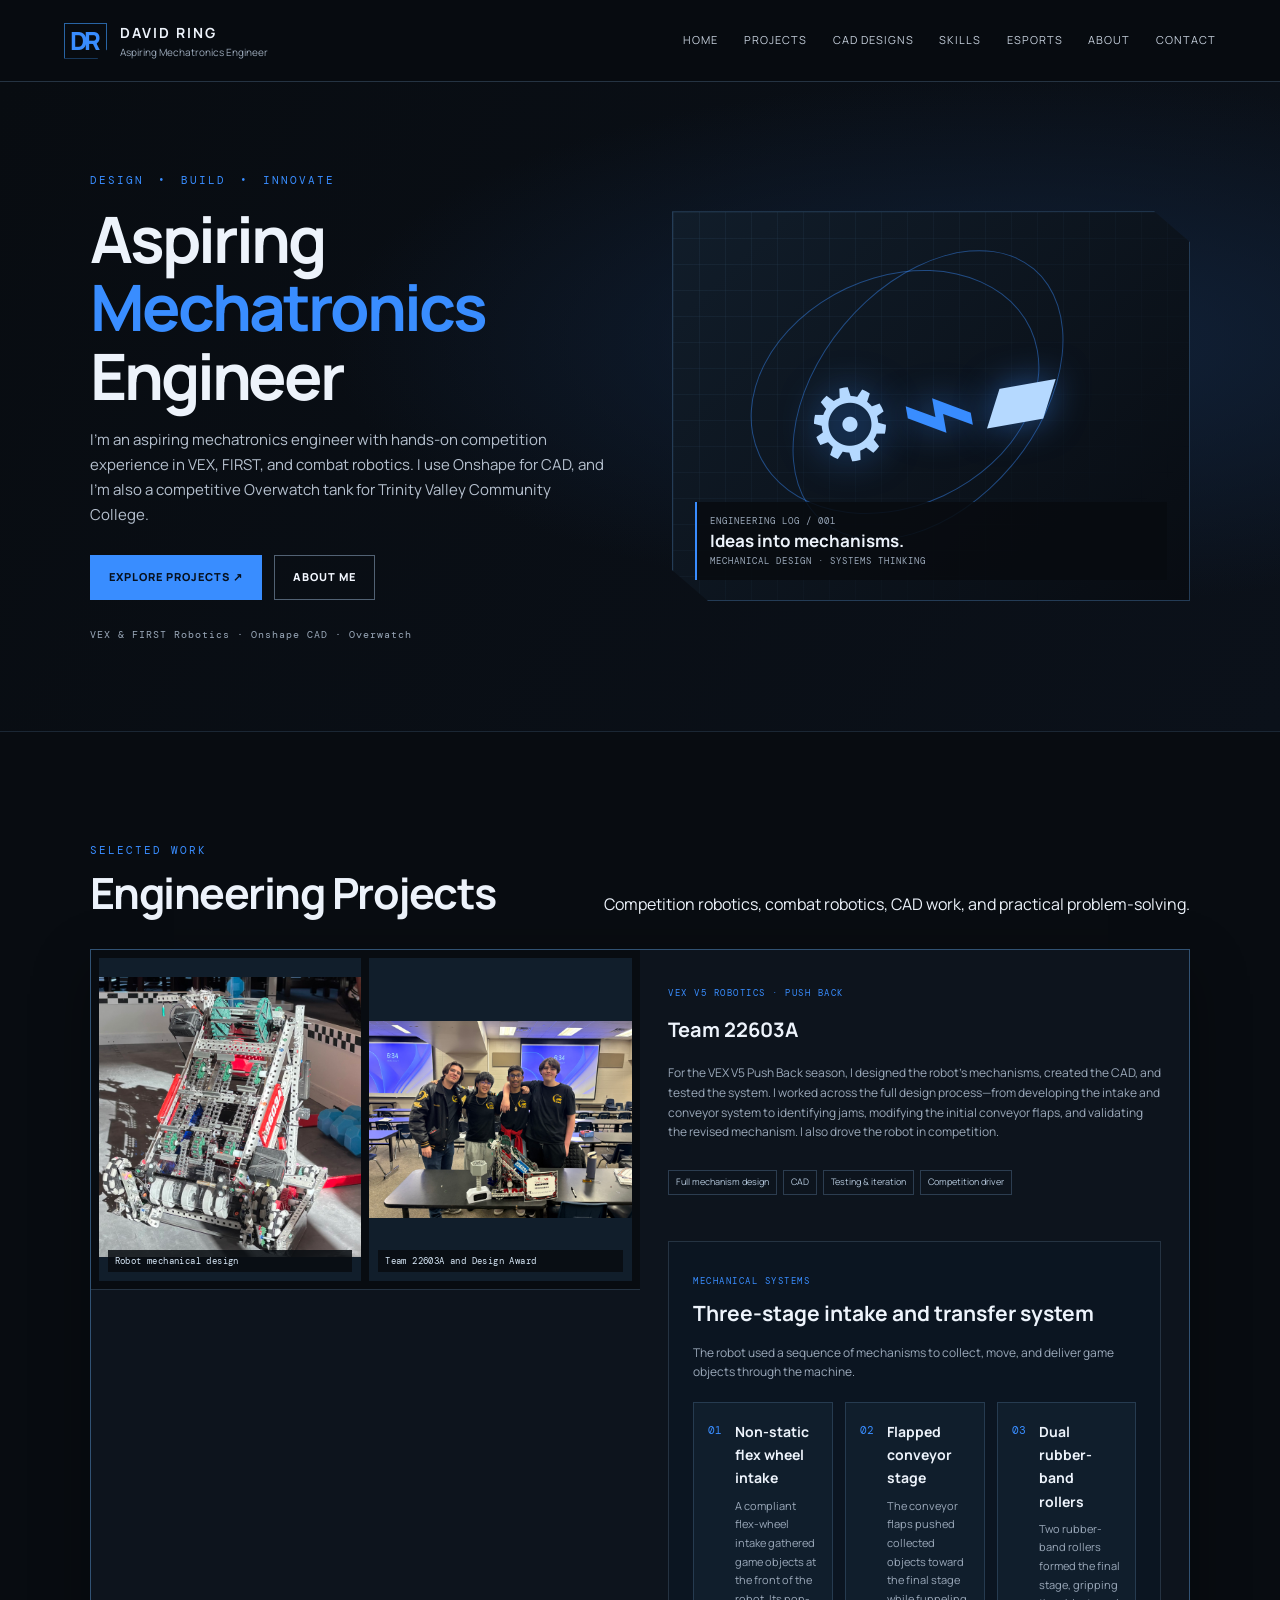
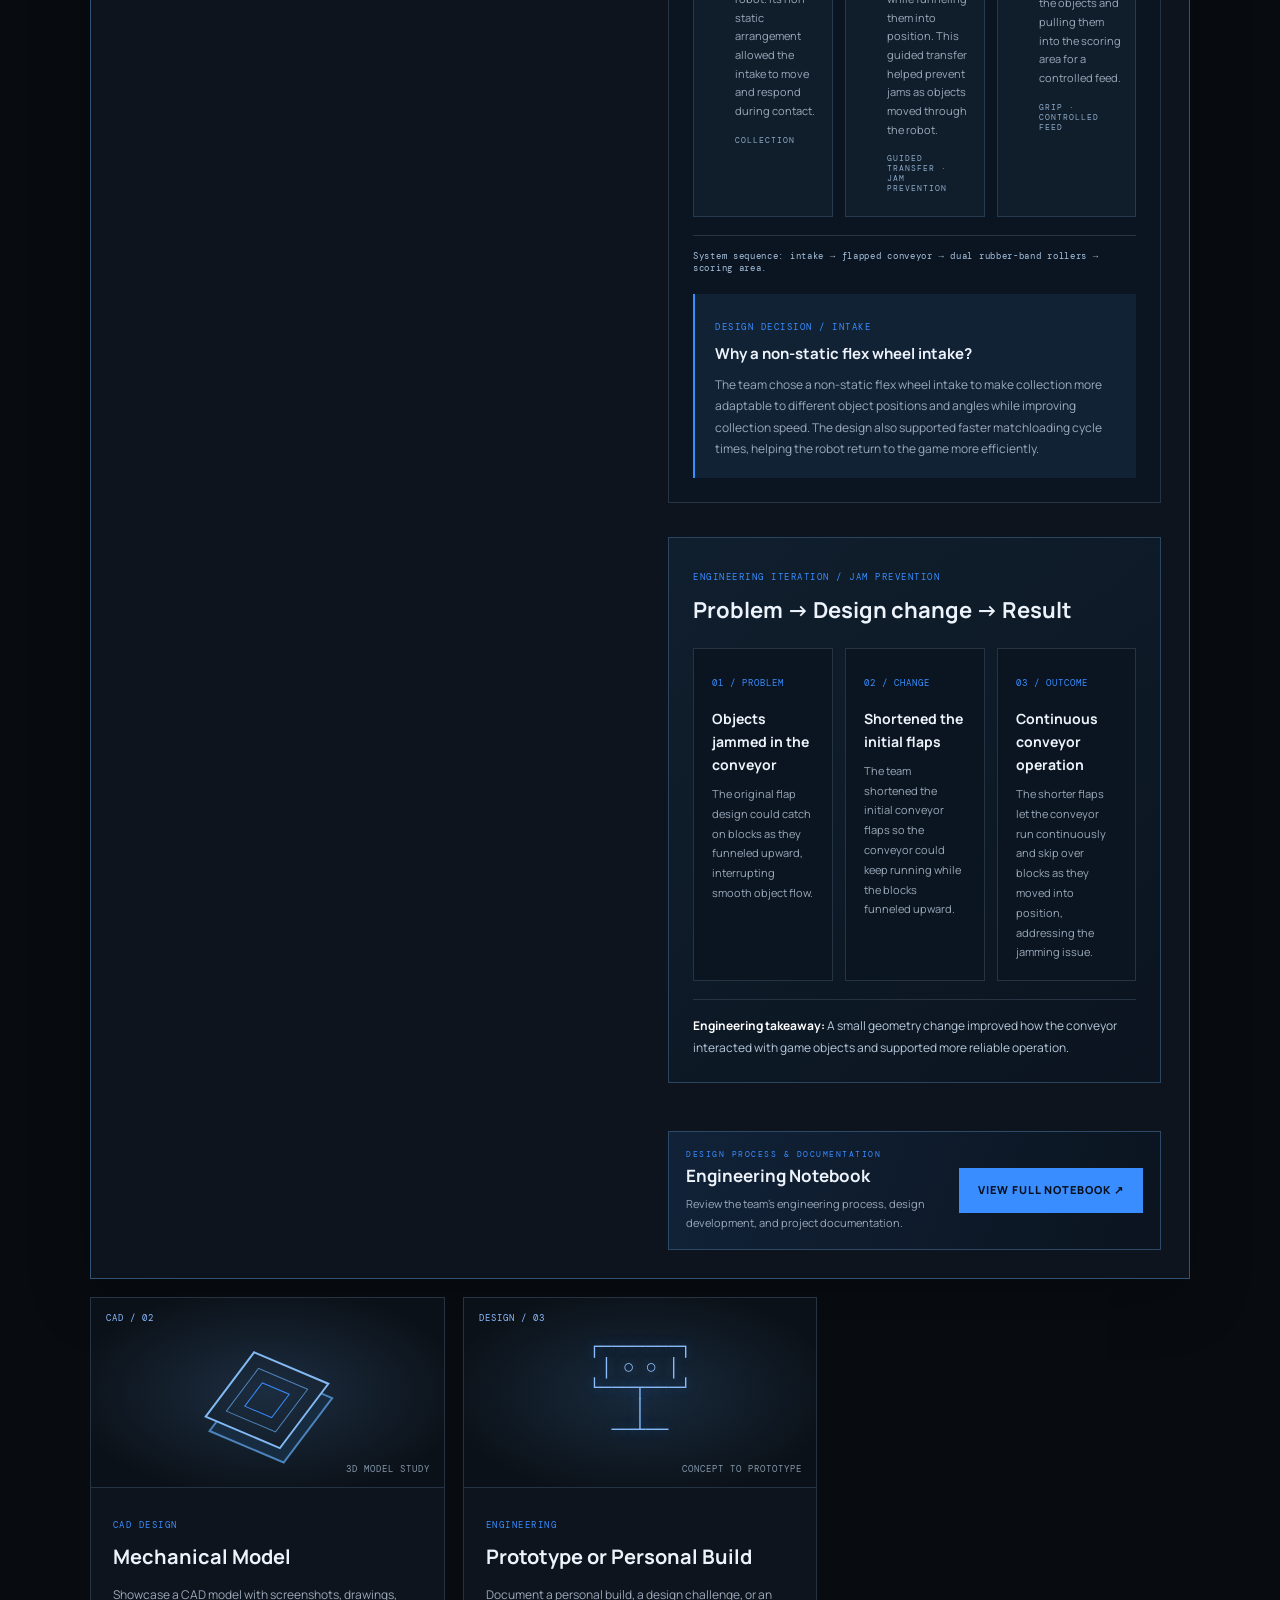
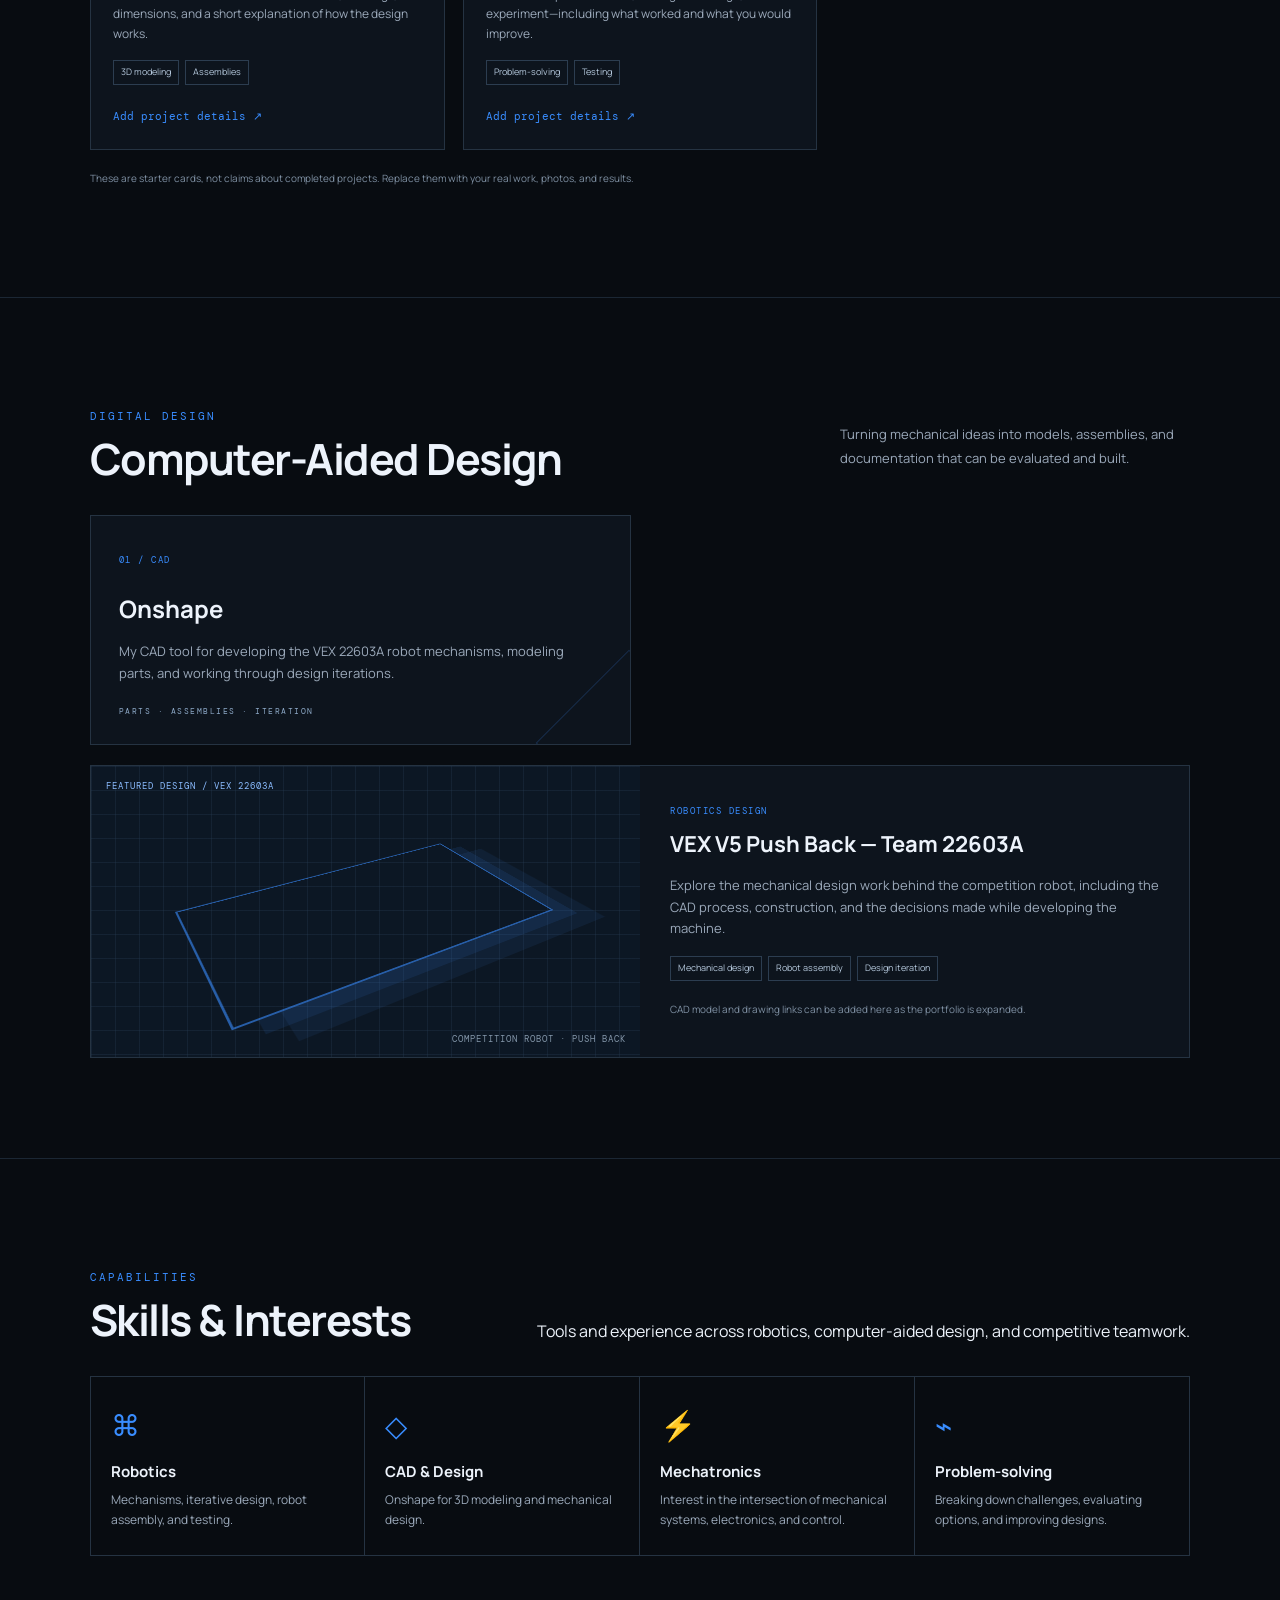
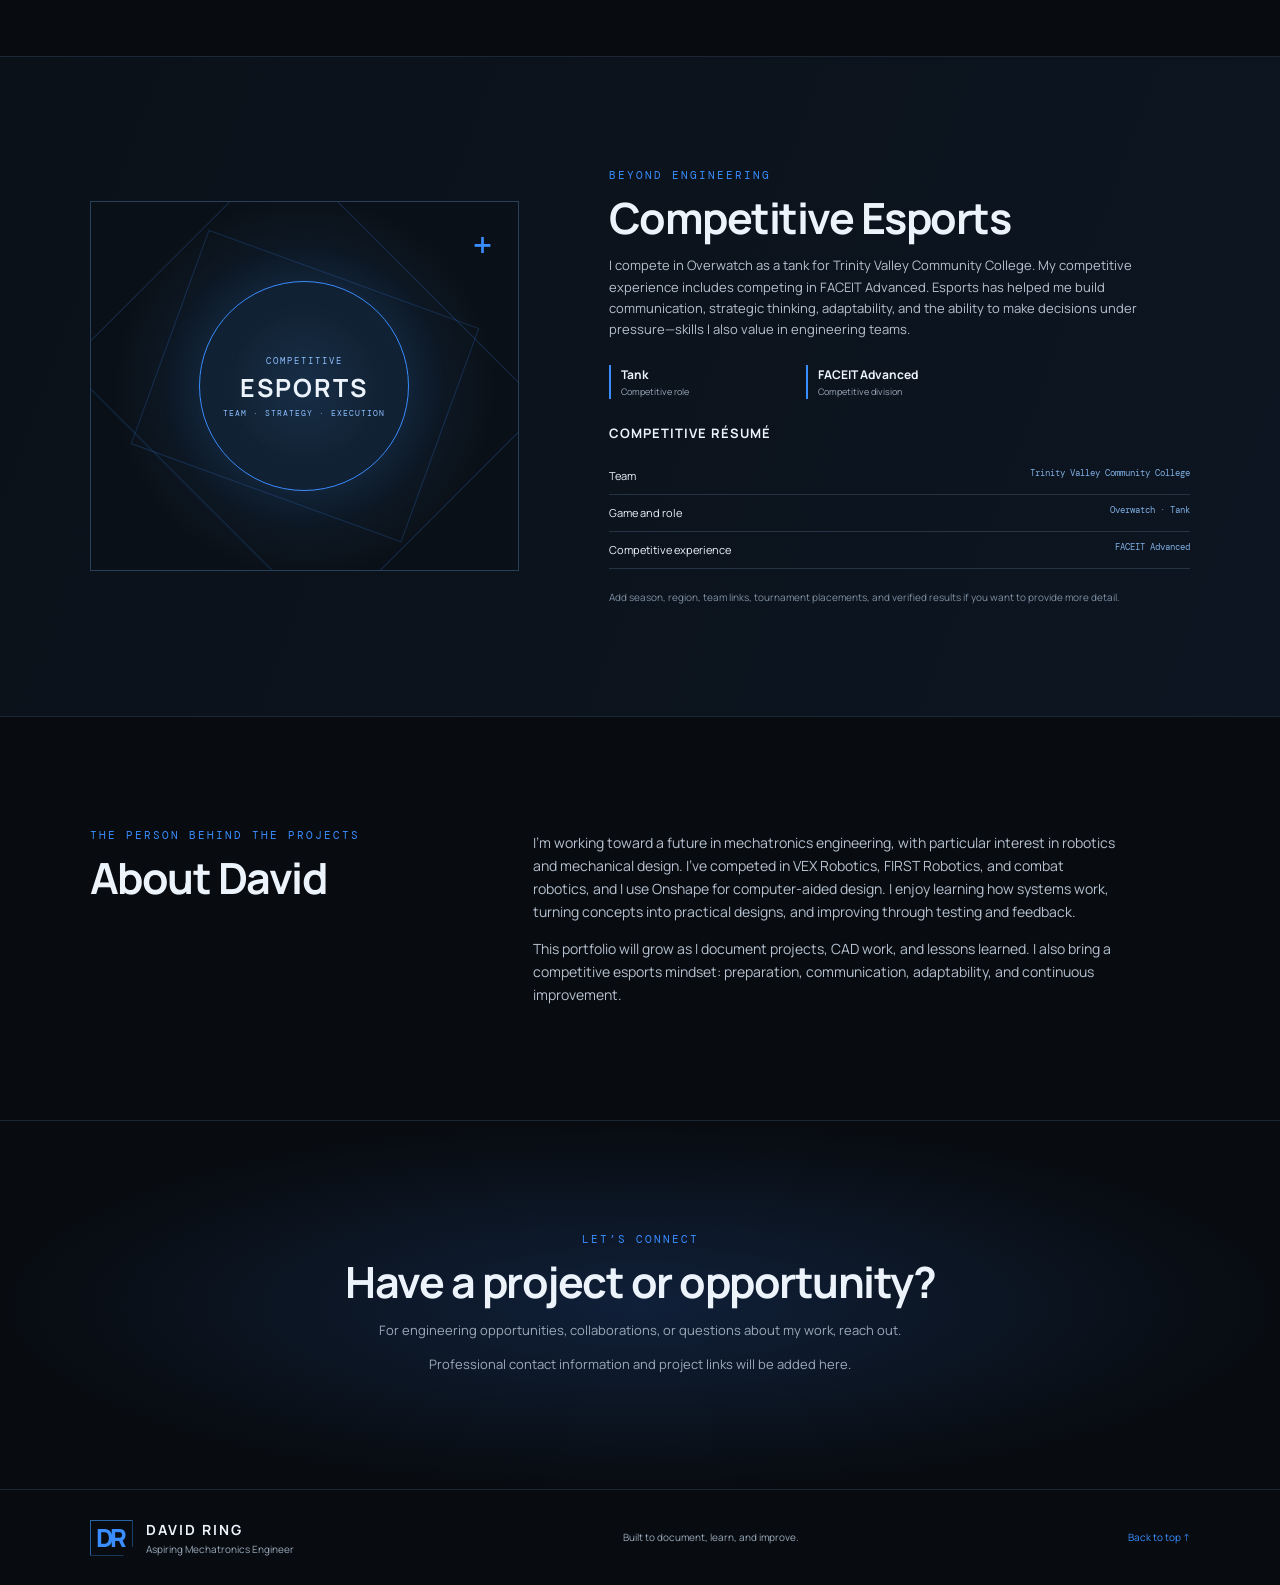
==== index.html @ 2dc7211d "Clarify Onshape as CAD software used" ====
<!DOCTYPE html>
<html lang="en">
<head>
  <meta charset="UTF-8" />
  <meta name="viewport" content="width=device-width, initial-scale=1.0" />
  <meta name="description" content="David Ring's engineering portfolio: robotics, CAD design, and competitive esports." />
  <title>David Ring | Engineering Portfolio</title>
  <link rel="stylesheet" href="styles.css" />
</head>
<body>
  <header class="site-header">
    <a class="brand" href="#home" aria-label="David Ring home"><span class="brand-mark">DR</span><span><strong>DAVID RING</strong><small>Aspiring Mechatronics Engineer</small></span></a>
    <button class="menu-toggle" aria-label="Toggle navigation" aria-expanded="false">☰</button>
    <nav id="nav">
      <a href="#home">Home</a><a href="#projects">Projects</a><a href="#cad">CAD Designs</a>
      <a href="#skills">Skills</a><a href="#esports">Esports</a><a href="#about">About</a><a href="#contact">Contact</a>
    </nav>
  </header>

  <main>
    <section class="hero section" id="home">
      <div class="hero-copy">
        <p class="eyebrow">DESIGN <span>•</span> BUILD <span>•</span> INNOVATE</p>
        <h1>Aspiring <span>Mechatronics</span> Engineer</h1>
        <p class="lead">I’m an aspiring mechatronics engineer with hands-on competition experience in VEX, FIRST, and combat robotics. I use Onshape for CAD, and I’m also a competitive Overwatch tank for Trinity Valley Community College.</p>
        <div class="actions"><a class="button primary" href="#projects">Explore projects ↗</a><a class="button" href="#about">About me</a></div>
        <p class="hero-note">VEX & FIRST Robotics · Onshape CAD · Overwatch</p>
      </div>
      <div class="hero-art" aria-label="Decorative technical blueprint illustration">
        <div class="blueprint-grid"></div>
        <div class="orbit orbit-one"></div><div class="orbit orbit-two"></div>
        <div class="robot-icon"><span>⚙</span><span>⌁</span><span>▰</span></div>
        <div class="art-label"><small>ENGINEERING LOG / 001</small><strong>Ideas into mechanisms.</strong><span>MECHANICAL DESIGN · SYSTEMS THINKING</span></div>
      </div>
    </section>

    <section class="section" id="projects">
      <div class="section-heading"><div><p class="eyebrow">SELECTED WORK</p><h2>Engineering Projects</h2></div>Competition robotics, combat robotics, CAD work, and practical problem-solving.</div>
      <div class="project-grid">
        <article class="project-card featured">
          <div class="project-photo-grid">
            <figure><img src="images/vex-push-back-robot.jpeg" alt="Close-up of VEX V5 Push Back robot 22603A showing its mechanical construction" loading="lazy"><figcaption>Robot mechanical design</figcaption></figure>
            <figure><img src="images/vex-push-back-team.jpeg" alt="VEX team 22603A with its Push Back robot and Design Award" loading="lazy"><figcaption>Team 22603A and Design Award</figcaption></figure>
          </div>
          <div class="project-body"><p class="card-kicker">VEX V5 ROBOTICS · PUSH BACK</p><h3>Team 22603A</h3><p>For the VEX V5 Push Back season, I designed the robot's mechanisms, created the CAD, and tested the system. I worked across the full design process—from developing the intake and conveyor system to identifying jams, modifying the initial conveyor flaps, and validating the revised mechanism. I also drove the robot in competition.</p><div class="tags"><span>Full mechanism design</span><span>CAD</span><span>Testing & iteration</span><span>Competition driver</span></div>
        <div class="mechanism-breakdown">
          <div class="mechanism-heading"><p class="card-kicker">MECHANICAL SYSTEMS</p><h4>Three-stage intake and transfer system</h4><p>The robot used a sequence of mechanisms to collect, move, and deliver game objects through the machine.</p></div>
          <div class="mechanism-stages">
            <article class="mechanism-stage"><span class="stage-number">01</span><div><h5>Non-static flex wheel intake</h5><p>A compliant flex-wheel intake gathered game objects at the front of the robot. Its non-static arrangement allowed the intake to move and respond during contact.</p><span class="stage-function">COLLECTION</span></div></article>
            <article class="mechanism-stage"><span class="stage-number">02</span><div><h5>Flapped conveyor stage</h5><p>The conveyor flaps pushed collected objects toward the final stage while funneling them into position. This guided transfer helped prevent jams as objects moved through the robot.</p><span class="stage-function">GUIDED TRANSFER · JAM PREVENTION</span></div></article>
            <article class="mechanism-stage"><span class="stage-number">03</span><div><h5>Dual rubber-band rollers</h5><p>Two rubber-band rollers formed the final stage, gripping the objects and pulling them into the scoring area for a controlled feed.</p><span class="stage-function">GRIP · CONTROLLED FEED</span></div></article>
          </div>
          <p class="mechanism-note">System sequence: intake → flapped conveyor → dual rubber-band rollers → scoring area.</p>
          <div class="design-rationale"><p class="card-kicker">DESIGN DECISION / INTAKE</p><h5>Why a non-static flex wheel intake?</h5><p>The team chose a non-static flex wheel intake to make collection more adaptable to different object positions and angles while improving collection speed. The design also supported faster matchloading cycle times, helping the robot return to the game more efficiently.</p></div>
        </div>
<div class="iteration-case-study">
          <p class="card-kicker">ENGINEERING ITERATION / JAM PREVENTION</p>
          <h4>Problem → Design change → Result</h4>
          <div class="iteration-grid">
            <article><span class="iteration-label">01 / PROBLEM</span><h5>Objects jammed in the conveyor</h5><p>The original flap design could catch on blocks as they funneled upward, interrupting smooth object flow.</p></article>
            <article><span class="iteration-label">02 / CHANGE</span><h5>Shortened the initial flaps</h5><p>The team shortened the initial conveyor flaps so the conveyor could keep running while the blocks funneled upward.</p></article>
            <article><span class="iteration-label">03 / OUTCOME</span><h5>Continuous conveyor operation</h5><p>The shorter flaps let the conveyor run continuously and skip over blocks as they moved into position, addressing the jamming issue.</p></article>
          </div>
          <p class="iteration-takeaway"><strong>Engineering takeaway:</strong> A small geometry change improved how the conveyor interacted with game objects and supported more reliable operation.</p>
        </div>
        <div class="notebook-callout"><div><p class="card-kicker">DESIGN PROCESS & DOCUMENTATION</p><h4>Engineering Notebook</h4><p>Review the team's engineering process, design development, and project documentation.</p></div><a class="button primary" href="22603A%20-%20Engineering%20Notebook%20%281%29.pdf" target="_blank" rel="noopener">View full notebook ↗</a></div></div>
        </article>
        <article class="project-card">
          <div class="project-visual cad-visual"><span class="visual-tag">CAD / 02</span><div class="cad-cube"><span></span></div><span class="visual-caption">3D MODEL STUDY</span></div>
          <div class="project-body"><p class="card-kicker">CAD DESIGN</p><h3>Mechanical Model</h3><p>Showcase a CAD model with screenshots, drawings, dimensions, and a short explanation of how the design works.</p><div class="tags"><span>3D modeling</span><span>Assemblies</span></div><button class="text-button project-details" data-project="cad">Add project details ↗</button></div>
        </article>
        <article class="project-card">
          <div class="project-visual prototype-visual"><span class="visual-tag">DESIGN / 03</span><div class="schematic"><span>┌───────┐</span><span>│  ○  ○ │</span><span>└───┬───┘</span><span>    │</span><span>  ──┴──</span></div><span class="visual-caption">CONCEPT TO PROTOTYPE</span></div>
          <div class="project-body"><p class="card-kicker">ENGINEERING</p><h3>Prototype or Personal Build</h3><p>Document a personal build, a design challenge, or an experiment—including what worked and what you would improve.</p><div class="tags"><span>Problem-solving</span><span>Testing</span></div><button class="text-button project-details" data-project="prototype">Add project details ↗</button></div>
        </article>
      </div>
      <p class="note">These are starter cards, not claims about completed projects. Replace them with your real work, photos, and results.</p>
    </section>

    <section class="section" id="cad">
      <div class="section-heading"><div><p class="eyebrow">DIGITAL DESIGN</p><h2>Computer-Aided Design</h2></div><p>Turning mechanical ideas into models, assemblies, and documentation that can be evaluated and built.</p></div>
      <div class="cad-software-grid">
        <article class="cad-software-card"><span class="software-index">01 / CAD</span><h3>Onshape</h3><p>My CAD tool for developing the VEX 22603A robot mechanisms, modeling parts, and working through design iterations.</p><span class="software-focus">PARTS · ASSEMBLIES · ITERATION</span></article>
      </div>
      <div class="cad-feature">
        <div class="cad-feature-art"><span class="visual-tag">FEATURED DESIGN / VEX 22603A</span><div class="cad-feature-lines"></div><span class="visual-caption">COMPETITION ROBOT · PUSH BACK</span></div>
        <div class="cad-feature-copy"><p class="card-kicker">ROBOTICS DESIGN</p><h3>VEX V5 Push Back — Team 22603A</h3><p>Explore the mechanical design work behind the competition robot, including the CAD process, construction, and the decisions made while developing the machine.</p><div class="tags"><span>Mechanical design</span><span>Robot assembly</span><span>Design iteration</span></div><p class="note">CAD model and drawing links can be added here as the portfolio is expanded.</p></div>
      </div>
    </section>

    <section class="section" id="skills">
      <div class="section-heading"><div><p class="eyebrow">CAPABILITIES</p><h2>Skills & Interests</h2></div>Tools and experience across robotics, computer-aided design, and competitive teamwork.</div>
      <div class="skill-grid">
        <article><span class="skill-icon">⌘</span><h3>Robotics</h3><p>Mechanisms, iterative design, robot assembly, and testing.</p></article>
        <article><span class="skill-icon">◇</span><h3>CAD & Design</h3><p>Onshape for 3D modeling and mechanical design.</p></article>
        <article><span class="skill-icon">⚡</span><h3>Mechatronics</h3><p>Interest in the intersection of mechanical systems, electronics, and control.</p></article>
        <article><span class="skill-icon">⌁</span><h3>Problem-solving</h3><p>Breaking down challenges, evaluating options, and improving designs.</p></article>
      </div>
    </section>

    <section class="section esports-section" id="esports">
      <div class="esports-art"><div class="crosshair">+</div><div class="rank-ring"><span>COMPETITIVE</span><strong>ESPORTS</strong><small>TEAM · STRATEGY · EXECUTION</small></div></div>
      <div class="esports-copy"><p class="eyebrow">BEYOND ENGINEERING</p><h2>Competitive Esports</h2><p class="section-copy">I compete in Overwatch as a tank for Trinity Valley Community College. My competitive experience includes competing in FACEIT Advanced. Esports has helped me build communication, strategic thinking, adaptability, and the ability to make decisions under pressure—skills I also value in engineering teams.</p>
        <div class="esports-stats"><div><strong>Tank</strong><span>Competitive role</span></div><div><strong>FACEIT Advanced</strong><span>Competitive division</span></div></div>
        <h3 class="small-heading">Competitive résumé</h3><ul class="resume-list"><li>Team <span>Trinity Valley Community College</span></li><li>Game and role <span>Overwatch · Tank</span></li><li>Competitive experience <span>FACEIT Advanced</span></li></ul>
        <p class="note">Add season, region, team links, tournament placements, and verified results if you want to provide more detail.</p>
      </div>
    </section>

    <section class="section about-section" id="about">
      <div><p class="eyebrow">THE PERSON BEHIND THE PROJECTS</p><h2>About David</h2></div>
      <div><p class="section-copy">I’m working toward a future in mechatronics engineering, with particular interest in robotics and mechanical design. I’ve competed in VEX Robotics, FIRST Robotics, and combat robotics, and I use Onshape for computer-aided design. I enjoy learning how systems work, turning concepts into practical designs, and improving through testing and feedback.</p><p class="section-copy">This portfolio will grow as I document projects, CAD work, and lessons learned. I also bring a competitive esports mindset: preparation, communication, adaptability, and continuous improvement.</p></div>
    </section>

    <section class="section contact-section" id="contact">
      <p class="eyebrow">LET’S CONNECT</p><h2>Have a project or opportunity?</h2><p>For engineering opportunities, collaborations, or questions about my work, reach out.</p>
      <p class="contact-note">Professional contact information and project links will be added here.</p>
    </section>
  </main>
  <footer><a class="brand footer-brand" href="#home"><span class="brand-mark">DR</span><span><strong>DAVID RING</strong><small>Aspiring Mechatronics Engineer</small></span></a><span>Built to document, learn, and improve.</span><a href="#home">Back to top ↑</a></footer>

  <dialog id="project-dialog"><form method="dialog"><button class="dialog-close" aria-label="Close">×</button><p class="eyebrow">PROJECT TEMPLATE</p><h2 id="dialog-title">Project details</h2><p id="dialog-copy">Use this checklist to turn the card into a complete case study.</p><ul><li>Problem or goal</li><li>Your contribution and design process</li><li>Tools, components, and engineering concepts</li><li>Photos, CAD renders, or a short video</li><li>Testing, results, and next improvements</li></ul><button class="button primary">Got it</button></form></dialog>
  <script src="script.js"></script>
</body>
</html>
---- styles.css ----
@import url('https://fonts.googleapis.com/css2?family=DM+Mono:wght@400;500&family=Manrope:wght@400;500;600;700;800&display=swap');
:root{--bg:#080c11;--panel:#0d141d;--panel2:#111c29;--text:#edf3fb;--muted:#9ba9ba;--blue:#398dff;--line:#253342;--mono:'DM Mono',monospace;--sans:'Manrope',Arial,sans-serif}
*{box-sizing:border-box}html{scroll-behavior:smooth;scroll-padding-top:95px}body{margin:0;background:var(--bg);color:var(--text);font-family:var(--sans);line-height:1.65}a{color:inherit;text-decoration:none}.site-header{height:82px;position:sticky;top:0;z-index:10;display:flex;align-items:center;justify-content:space-between;padding:0 5vw;background:#080c11ed;border-bottom:1px solid var(--line);backdrop-filter:blur(16px)}.brand{display:flex;gap:13px;align-items:center}.brand-mark{font-size:25px;font-weight:800;letter-spacing:-4px;color:var(--blue);border:1px solid #2864a4;padding:2px 9px 2px 5px;line-height:1.2;clip-path:polygon(0 0,100% 0,100% 75%,78% 100%,0 100%)}.brand strong,.brand small{display:block}.brand strong{letter-spacing:2px;font-size:14px}.brand small{color:var(--muted);font-size:10px}.site-header nav{display:flex;gap:clamp(12px,2vw,29px)}.site-header nav a{font-size:11px;text-transform:uppercase;letter-spacing:1px;color:#c4cedb}.site-header nav a:hover,.site-header nav a:focus{color:var(--blue)}.menu-toggle{display:none;background:none;color:white;border:1px solid var(--line);padding:7px 10px;font-size:20px}.section{padding:100px 7vw;border-bottom:1px solid #1b2734}.hero{min-height:570px;display:grid;grid-template-columns:1fr 1fr;gap:5vw;align-items:center;padding-top:80px;padding-bottom:80px;background:radial-gradient(ellipse at 80% 40%,#11223a 0%,transparent 48%),linear-gradient(120deg,#080c11,#0b111a)}.eyebrow,.card-kicker{font:11px var(--mono);letter-spacing:2px;color:var(--blue);text-transform:uppercase}.eyebrow span{padding:0 5px}.hero h1{font-size:clamp(42px,5vw,68px);line-height:1.07;letter-spacing:-3px;margin:18px 0}.hero h1 span{color:var(--blue);display:block}.lead,.section-copy{color:#b6c1cf;max-width:590px}.lead{font-size:15px}.actions{display:flex;gap:12px;margin:28px 0}.button{display:inline-flex;align-items:center;justify-content:center;padding:12px 18px;border:1px solid #526274;color:#f3f7ff;font-size:11px;font-weight:800;text-transform:uppercase;letter-spacing:1px;transition:.2s}.button:hover{border-color:var(--blue);transform:translateY(-2px)}.button.primary{background:var(--blue);border-color:var(--blue);color:#06101d}.hero-note{font:10px var(--mono);letter-spacing:1px;color:var(--muted)}.hero-art{min-height:390px;position:relative;overflow:hidden;border:1px solid #243c56;background:linear-gradient(135deg,#111d2a,#080c12);clip-path:polygon(0 0,93% 0,100% 8%,100% 100%,7% 100%,0 92%)}.blueprint-grid{position:absolute;inset:0;background-image:linear-gradient(#34516b35 1px,transparent 1px),linear-gradient(90deg,#34516b35 1px,transparent 1px);background-size:26px 26px;mask-image:linear-gradient(135deg,black,transparent 85%)}.orbit{position:absolute;border:1px solid #398dff70;border-radius:50%;transform:rotate(-25deg)}.orbit-one{width:300px;height:230px;top:65px;left:14%}.orbit-two{width:220px;height:330px;top:18px;left:28%;transform:rotate(40deg)}.robot-icon{position:absolute;inset:0;display:flex;align-items:center;justify-content:center;gap:5px;color:#b5d9ff;font-size:clamp(50px,8vw,100px);text-shadow:0 0 35px #398dff80;transform:rotate(-10deg)}.robot-icon span:nth-child(2){font-size:1.3em;color:var(--blue)}.art-label{position:absolute;bottom:20px;left:22px;right:22px;display:flex;flex-direction:column;padding:13px;background:#070b10dc;border-left:2px solid var(--blue)}.art-label small,.art-label span{font:9px var(--mono);letter-spacing:1px;color:var(--muted)}.art-label strong{font-size:17px}.section-heading{display:flex;justify-content:space-between;align-items:end;gap:30px;margin-bottom:32px}.section-heading h2,.split-section h2,.esports-section h2,.about-section h2,.contact-section h2{font-size:clamp(29px,3.5vw,43px);letter-spacing:-1.5px;line-height:1.15;margin:8px 0 0}.section-heading>p{max-width:350px;color:var(--muted);font-size:13px}.project-grid{display:grid;grid-template-columns:repeat(3,1fr);gap:18px}.project-card{background:var(--panel);border:1px solid var(--line);min-width:0;transition:.25s}.project-card:hover{border-color:#3a6fa9;transform:translateY(-3px)}.project-visual{height:190px;position:relative;overflow:hidden;background:#111e2b;border-bottom:1px solid var(--line)}.visual-tag,.visual-caption{position:absolute;font:9px var(--mono);letter-spacing:1px;color:#8bbcff}.visual-tag{top:14px;left:15px}.visual-caption{bottom:12px;right:14px;color:#8497aa}.robot-visual{background:radial-gradient(ellipse at center,#1d3b59,#0b1118 75%)}.wire-robot{position:absolute;left:50%;top:50%;width:155px;height:75px;transform:translate(-50%,-30%) rotate(-12deg);border:4px solid #7ca6d2;border-bottom-width:8px;box-shadow:0 0 25px #398dff30}.wire-robot:before,.wire-robot:after{content:"";position:absolute;width:90px;height:45px;border:3px solid #aac7e7;top:-42px;left:23px;transform:skewY(-25deg)}.wire-robot:after{width:30px;height:35px;left:61px;top:-74px;border-color:var(--blue)}.wire-robot i{position:absolute;width:17px;height:17px;border:4px solid #9bb9d9;border-radius:50%;bottom:-15px;background:#101721}.wire-robot i:nth-child(1){left:10px}.wire-robot i:nth-child(2){right:10px}.wire-robot i:nth-child(3){left:65px;top:-24px}.wire-robot b{position:absolute;width:70px;height:4px;background:var(--blue);top:14px;left:38px}.cad-visual{background:radial-gradient(ellipse at center,#1c2d40,#0b1118 80%)}.cad-cube{position:absolute;left:50%;top:50%;width:82px;height:82px;transform:translate(-50%,-40%) rotate(30deg) skew(-7deg,-7deg);border:2px solid #83b9f4;box-shadow:12px 12px 0 -2px #172c41,12px 12px 0 0 #4c83bc}.cad-cube:before,.cad-cube:after{content:"";position:absolute;inset:12px;border:1px solid #4e85bc}.cad-cube:after{inset:24px;border-color:#398dff}.prototype-visual{background:radial-gradient(ellipse at center,#182a3c,#0b1118 80%)}.schematic{position:absolute;top:38px;left:50%;transform:translateX(-50%);display:flex;flex-direction:column;align-items:center;color:#8dbfff;font:19px var(--mono);line-height:1.1;text-shadow:0 0 12px #398dff70}.project-photo-grid{height:230px;display:grid;grid-template-columns:1.15fr .85fr;gap:2px;background:#080c11;border-bottom:1px solid var(--line);overflow:hidden}.project-photo-grid figure{margin:0;min-width:0;position:relative;overflow:hidden;background:#111e2b}.project-photo-grid img{width:100%;height:100%;display:block;object-fit:cover}.project-photo-grid figure:first-child img{object-position:center 45%}.project-photo-grid figcaption{position:absolute;left:9px;right:9px;bottom:9px;padding:5px 7px;background:#080c11d9;color:#d8e8f8;font:9px var(--mono);letter-spacing:.4px}.project-body{padding:22px}.card-kicker{font-size:9px;letter-spacing:1.5px}.project-body h3{margin:5px 0;font-size:20px}.project-body>p:not(.card-kicker){font-size:12px;color:var(--muted)}.tags{display:flex;flex-wrap:wrap;gap:6px;margin:16px 0}.tags span{font-size:9px;color:#b5c8dc;border:1px solid #2c3d50;padding:4px 7px}.text-button{background:none;border:0;padding:0;color:var(--blue);font:11px var(--mono);cursor:pointer}.note{font-size:10px;color:#7f90a3;margin-top:20px}.split-section{display:grid;grid-template-columns:.8fr 1.2fr;gap:7vw;align-items:center;background:#0a1017}.split-section .section-copy{font-size:14px;margin:22px 0 28px}.cad-board{height:300px;position:relative;border:1px solid #29445f;background-image:linear-gradient(#23405b50 1px,transparent 1px),linear-gradient(90deg,#23405b50 1px,transparent 1px);background-size:20px 20px;background-color:#0b1520;overflow:hidden}.cad-model{position:absolute;left:50%;top:48%;width:155px;height:105px;transform:translate(-50%,-50%) rotate(-24deg) skewY(-12deg)}.face{position:absolute;border:2px solid #6bb0ff;background:#398dff13}.face-a{inset:0;clip-path:polygon(0 20%,70% 0,100% 28%,30% 50%)}.face-b{inset:0;clip-path:polygon(30% 50%,100% 28%,100% 75%,30% 100%)}.face-c{inset:0;clip-path:polygon(0 20%,30% 50%,30% 100%,0 70%)}.dimension{position:absolute;color:#76a9dd;font:10px var(--mono)}.dimension.top{top:35px;left:42%}.dimension.side{right:23px;top:45%}.board-footer{position:absolute;bottom:0;left:0;right:0;padding:10px 13px;display:flex;justify-content:space-between;background:#07101add;color:#8aa4bf;font:9px var(--mono)}.skill-grid{display:grid;grid-template-columns:repeat(4,1fr);border:1px solid var(--line)}.skill-grid article{padding:25px 20px;border-right:1px solid var(--line)}.skill-grid article:last-child{border-right:0}.skill-icon{font-size:29px;color:var(--blue)}.skill-grid h3{font-size:15px;margin:10px 0 5px}.skill-grid p{font-size:12px;color:var(--muted);margin:0}.esports-section{display:grid;grid-template-columns:.85fr 1.15fr;gap:7vw;align-items:center;background:linear-gradient(110deg,#0b1119,#0c1521)}.esports-art{height:370px;position:relative;display:grid;place-items:center;border:1px solid #28405a;background:radial-gradient(circle at center,#172e47,#0a1017 68%);overflow:hidden}.esports-art:before,.esports-art:after{content:"";position:absolute;inset:30px;border:1px solid #398dff35;transform:rotate(45deg)}.esports-art:after{inset:70px;transform:rotate(20deg)}.crosshair{position:absolute;top:20px;right:25px;color:var(--blue);font:35px var(--mono)}.rank-ring{width:210px;height:210px;border:1px solid #398dff;border-radius:50%;display:flex;align-items:center;justify-content:center;flex-direction:column;box-shadow:0 0 45px #398dff20,inset 0 0 40px #398dff12;z-index:1}.rank-ring span,.rank-ring small{font:9px var(--mono);letter-spacing:2px;color:#8dbfff}.rank-ring strong{font-size:25px;letter-spacing:2px}.rank-ring small{font-size:8px;letter-spacing:1px}.esports-copy .section-copy{font-size:13px}.esports-stats{display:grid;grid-template-columns:repeat(3,1fr);gap:10px;margin:24px 0}.esports-stats div{border-left:2px solid var(--blue);padding-left:10px}.esports-stats strong,.esports-stats span{display:block}.esports-stats strong{font-size:12px}.esports-stats span{font-size:9px;color:var(--muted)}.small-heading{font-size:13px;text-transform:uppercase;letter-spacing:1px}.resume-list{list-style:none;padding:0;margin:0}.resume-list li{display:flex;justify-content:space-between;gap:12px;border-bottom:1px solid var(--line);padding:9px 0;font-size:11px}.resume-list li span{font:9px var(--mono);color:#7faee2;text-align:right}.about-section{display:grid;grid-template-columns:.7fr 1.3fr;gap:7vw}.about-section .section-copy{font-size:14px}.contact-section{text-align:center;background:radial-gradient(ellipse at center,#102039,#080c11 70%)}.contact-section>p:not(.eyebrow){color:var(--muted);font-size:13px}.contact-section .button{margin-top:14px}footer{padding:28px 7vw;display:flex;align-items:center;justify-content:space-between;gap:20px;color:var(--muted);font-size:10px}.footer-brand strong{color:var(--text)}footer>a:last-child{color:var(--blue)}dialog{max-width:480px;width:calc(100% - 32px);background:#0d141d;color:var(--text);border:1px solid #345271;padding:28px}dialog::backdrop{background:#000b;backdrop-filter:blur(4px)}dialog h2{margin:5px 0 12px}dialog p:not(.eyebrow),dialog li{color:#b8c5d4;font-size:13px}.dialog-close{float:right;background:none;border:0;color:white;font-size:25px;cursor:pointer}
@media(max-width:900px){.site-header nav{gap:12px}.site-header nav a{font-size:9px}.hero{grid-template-columns:1fr 1fr}.section{padding-left:5vw;padding-right:5vw}.project-grid{grid-template-columns:1fr 1fr}.project-card:last-child{grid-column:span 2}.skill-grid{grid-template-columns:1fr 1fr}.skill-grid article:nth-child(2){border-right:0}.skill-grid article:nth-child(-n+2){border-bottom:1px solid var(--line)}}
@media(max-width:650px){.site-header{height:70px;padding:0 5vw}.menu-toggle{display:block}.site-header nav{display:none;position:absolute;top:69px;left:0;right:0;background:#080c11;border-bottom:1px solid var(--line);padding:18px 5vw;flex-direction:column;gap:16px}.site-header nav.open{display:flex}.site-header nav a{font-size:12px}.hero{grid-template-columns:1fr;padding-top:65px}.hero-art{min-height:290px}.hero h1{font-size:48px}.section{padding:68px 6vw}.section-heading{display:block}.section-heading>p{margin-top:15px}.project-grid{grid-template-columns:1fr}.project-card:last-child{grid-column:auto}.split-section,.esports-section,.about-section{grid-template-columns:1fr;gap:35px}.cad-board{height:260px}.skill-grid{grid-template-columns:1fr 1fr}.skill-grid article{padding:18px 14px}.esports-art{height:290px}.esports-stats{gap:7px}.esports-stats strong{font-size:10px}.resume-list li{font-size:10px}footer{flex-wrap:wrap}footer>span{order:3;width:100%}}
/* VEX project photo gallery layout fix */
/* VEX FEATURED PROJECT LAYOUT FIX */

.project-card.featured {
    grid-column: 1 / -1;
    display: grid;
    grid-template-columns: 1fr 1fr;
    width: 100%;
    min-width: 0;
    overflow: hidden;
}

.project-card.featured .project-photo-grid {
    display: grid;
    grid-template-columns: 1fr 1fr;
    width: 100%;
    height: 340px;
    min-width: 0;
    gap: 8px;
    padding: 8px;
    overflow: hidden;
}

.project-card.featured figure {
    width: 100%;
    height: 100%;
    min-width: 0;
    margin: 0;
    overflow: hidden;
}

.project-card.featured img {
    display: block;
    width: 100%;
    height: 100%;
    object-fit: contain;
}

.project-card.featured .project-body {
    min-width: 0;
    padding: 28px;
    overflow-wrap: break-word;
}

@media (max-width: 900px) {
    .project-card.featured {
        grid-template-columns: 1fr;
    }

    .project-card.featured .project-photo-grid {
        height: 300px;
    }
}

@media (max-width: 650px) {
    .project-card.featured .project-photo-grid {
        grid-template-columns: 1fr;
        height: auto;
    }

    .project-card.featured figure {
        height: 240px;
    }
}


/* Portfolio refinement — clearer hierarchy, stronger project storytelling */
.section-heading { align-items: end; }
.section-heading > p { line-height: 1.8; }
.project-card.featured { border-color: #315273; box-shadow: 0 18px 55px #0005; }
.project-card.featured .project-body { display: flex; flex-direction: column; justify-content: center; }
.notebook-callout { display:flex; align-items:center; justify-content:space-between; gap:18px; margin-top:22px; padding:17px; border:1px solid #2c4967; background:linear-gradient(110deg,#112238,#0b141f); }
.notebook-callout h4 { margin:3px 0 5px; font-size:17px; }
.notebook-callout p:not(.card-kicker) { margin:0; color:var(--muted); font-size:11px; }
.notebook-callout .card-kicker { margin:0; font-size:8px; }
.notebook-callout .button { flex-shrink:0; white-space:nowrap; }
.cad-software-grid { display:grid; grid-template-columns:repeat(2,minmax(0,1fr)); gap:18px; margin:30px 0 20px; }
.cad-software-card { min-width:0; padding:28px; background:var(--panel); border:1px solid var(--line); position:relative; overflow:hidden; }
.cad-software-card:after { content:""; position:absolute; width:130px; height:130px; right:-65px; bottom:-65px; border:1px solid #398dff35; transform:rotate(45deg); }
.software-index,.software-focus { font:9px var(--mono); letter-spacing:1.5px; color:var(--blue); }
.cad-software-card h3 { margin:18px 0 8px; font-size:24px; }
.cad-software-card p { max-width:460px; color:var(--muted); font-size:13px; }
.software-focus { display:block; margin-top:22px; color:#8da9c7; font-size:8px; }
.cad-feature { display:grid; grid-template-columns:1fr 1fr; border:1px solid var(--line); background:var(--panel); }
.cad-feature-art { min-height:270px; position:relative; overflow:hidden; background-color:#0c1724; background-image:linear-gradient(#34516b35 1px,transparent 1px),linear-gradient(90deg,#34516b35 1px,transparent 1px); background-size:24px 24px; }
.cad-feature-lines { position:absolute; inset:18% 20%; border:2px solid #398dff99; transform:perspective(500px) rotateX(58deg) rotateZ(-30deg); box-shadow:18px 18px 0 -2px #398dff18,36px 36px 0 -2px #398dff12; }
.cad-feature-copy { padding:30px; align-self:center; }
.cad-feature-copy h3 { font-size:22px; margin:7px 0; }
.cad-feature-copy>p:not(.card-kicker):not(.note) { color:var(--muted); font-size:13px; }
.contact-note { color:var(--muted); font-size:13px; }
@media(max-width:760px) {
  .notebook-callout { align-items:flex-start; flex-direction:column; }
  .cad-software-grid,.cad-feature { grid-template-columns:1fr; }
  .cad-feature-art { min-height:210px; }
}


/* VEX 22603A mechanism case study */
.mechanism-breakdown { margin:30px 0 8px; padding:24px; border:1px solid var(--line); background:#0b1521; }
.mechanism-heading { max-width:700px; margin-bottom:20px; }
.mechanism-heading h4 { margin:5px 0 8px; font-size:21px; }
.mechanism-heading>p:last-child { color:var(--muted); font-size:12px; }
.mechanism-stages { display:grid; grid-template-columns:repeat(3,minmax(0,1fr)); gap:12px; }
.mechanism-stage { display:flex; gap:13px; padding:17px 14px; border:1px solid #263b50; background:#101e2c; }
.stage-number { flex:0 0 auto; color:var(--blue); font:11px var(--mono); padding-top:3px; }
.mechanism-stage h5 { margin:0 0 7px; font-size:14px; }
.mechanism-stage p { margin:0; color:var(--muted); font-size:11px; line-height:1.7; }
.stage-function { display:inline-block; margin-top:14px; color:#8da9c7; font:8px var(--mono); letter-spacing:1px; }
.mechanism-note { margin:18px 0 0; padding-top:14px; border-top:1px solid var(--line); color:#a8c3df; font:9px var(--mono); letter-spacing:.7px; }
@media(max-width:760px) { .mechanism-stages { grid-template-columns:1fr; } }


.design-rationale { margin-top:20px; padding:18px 20px; border-left:2px solid var(--blue); background:#122235; }
.design-rationale h5 { margin:5px 0 7px; font-size:15px; }
.design-rationale>p:last-child { margin:0; max-width:850px; color:var(--muted); font-size:12px; line-height:1.8; }

/* VEX engineering iteration case study */
.iteration-case-study { margin:26px 0; padding:24px; border:1px solid #2a4560; background:linear-gradient(140deg,#101f2e,#0b141f); }
.iteration-case-study>h4 { margin:5px 0 20px; font-size:22px; }
.iteration-grid { display:grid; grid-template-columns:repeat(3,minmax(0,1fr)); gap:12px; }
.iteration-grid article { padding:18px; background:#0b1521; border:1px solid var(--line); }
.iteration-label { font:9px var(--mono); color:var(--blue); letter-spacing:1px; }
.iteration-grid h5 { margin:13px 0 8px; font-size:14px; }
.iteration-grid p { margin:0; color:var(--muted); font-size:11px; line-height:1.8; }
.iteration-takeaway { margin:18px 0 0; padding-top:15px; border-top:1px solid var(--line); color:#b8c9db; font-size:12px; line-height:1.8; }
.iteration-takeaway strong { color:#fff; }
@media(max-width:760px) { .iteration-grid { grid-template-columns:1fr; } }
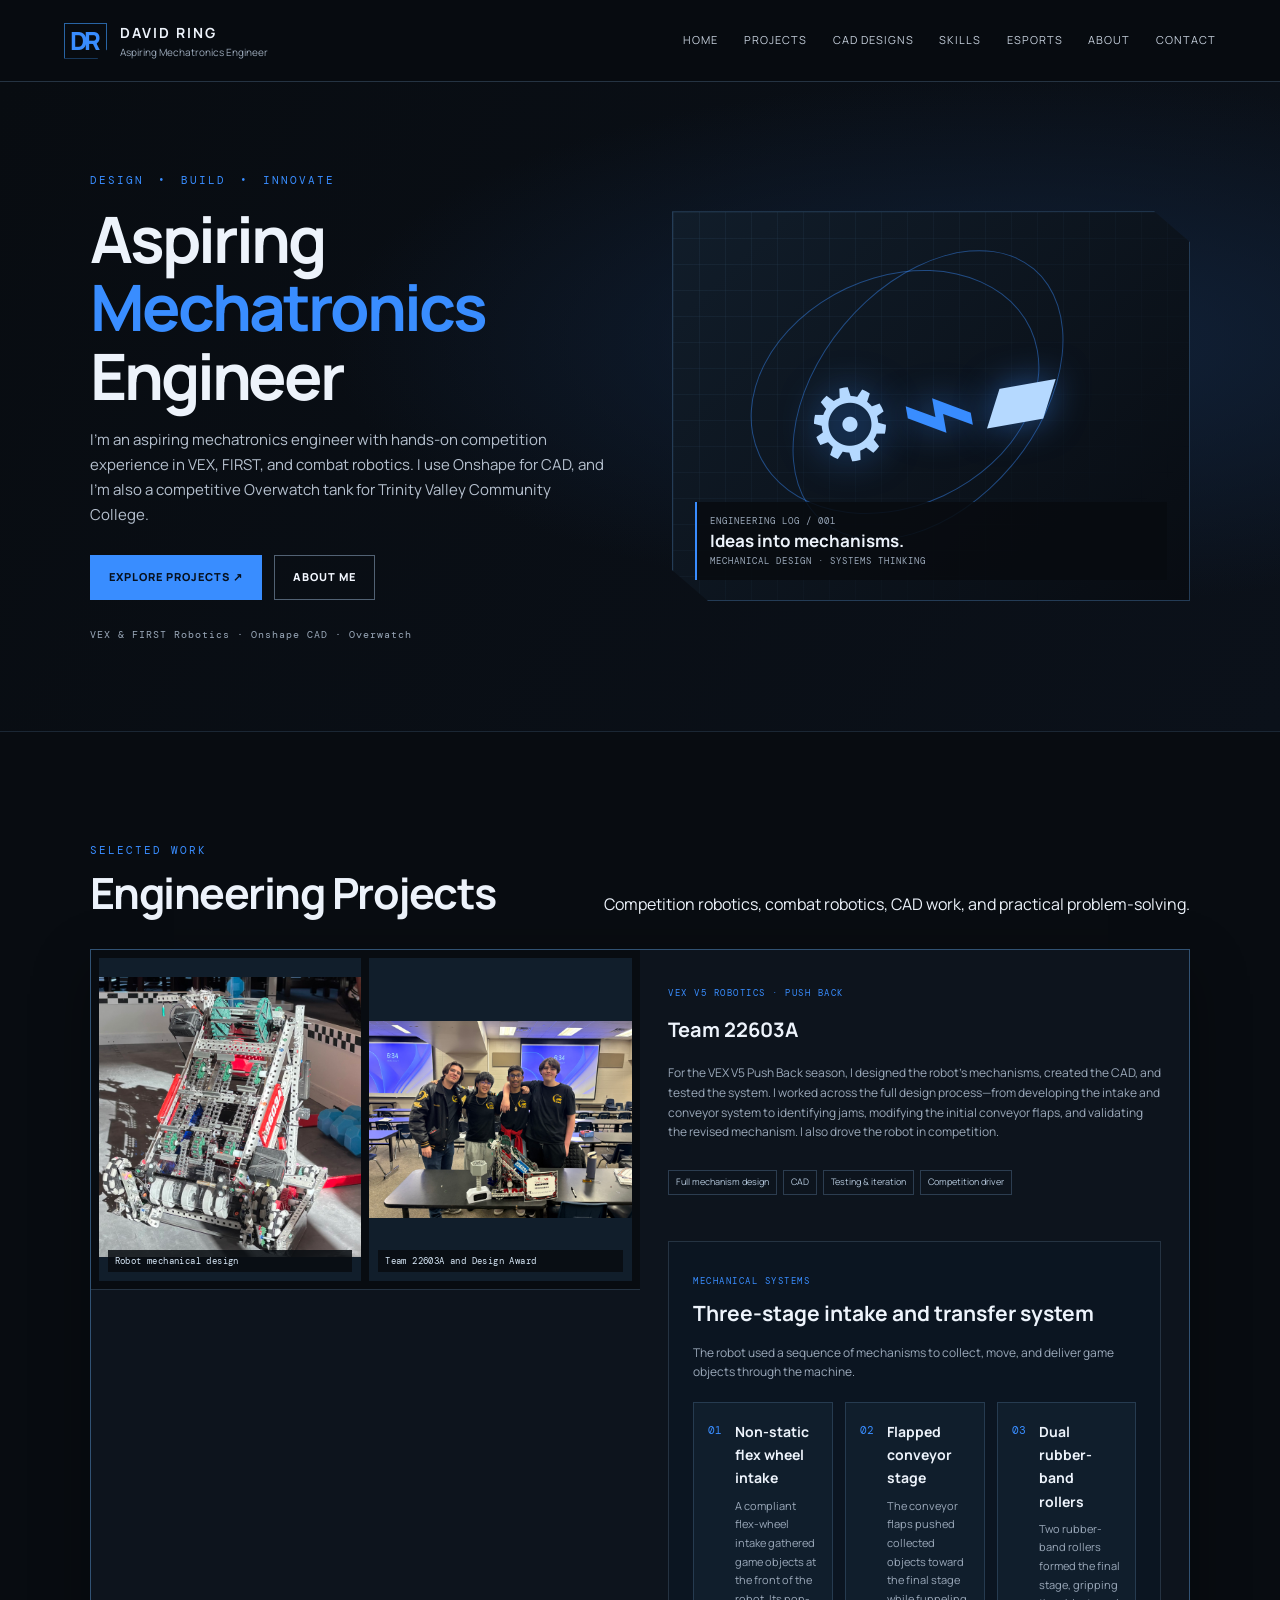
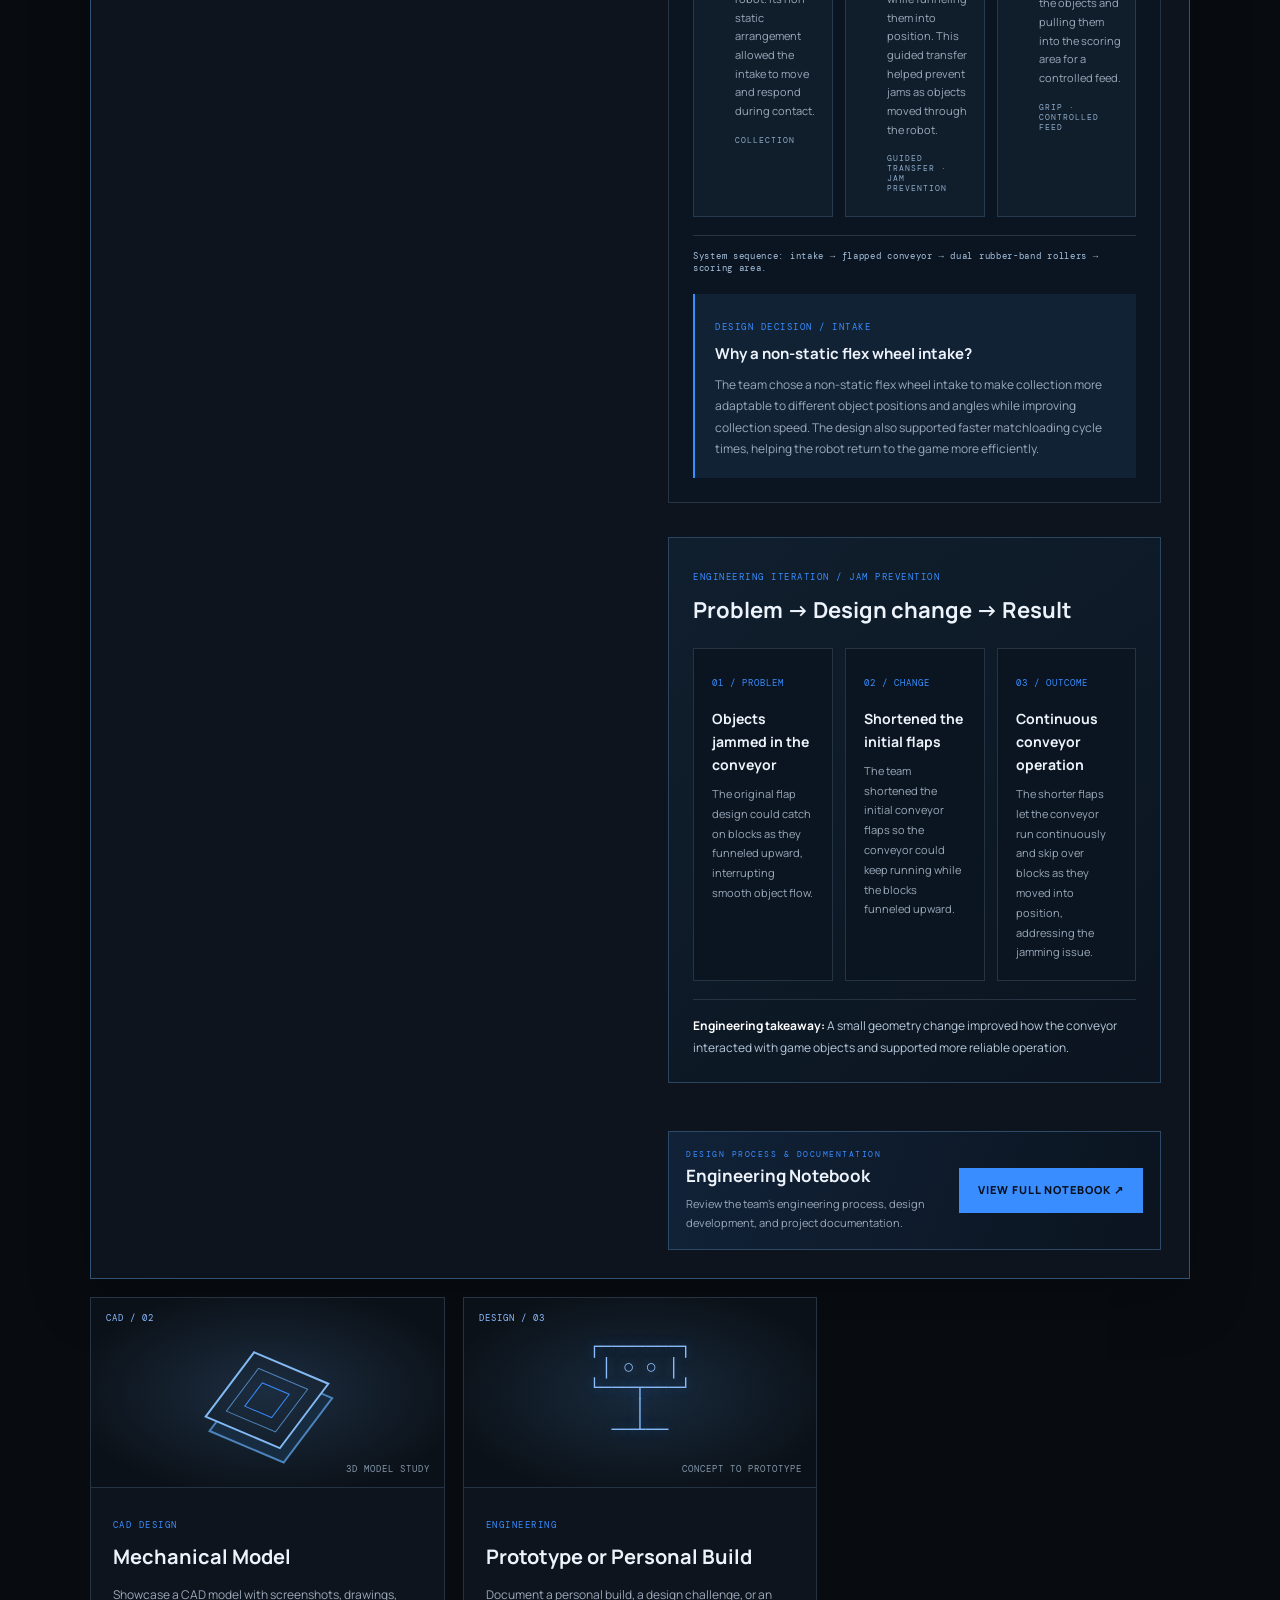
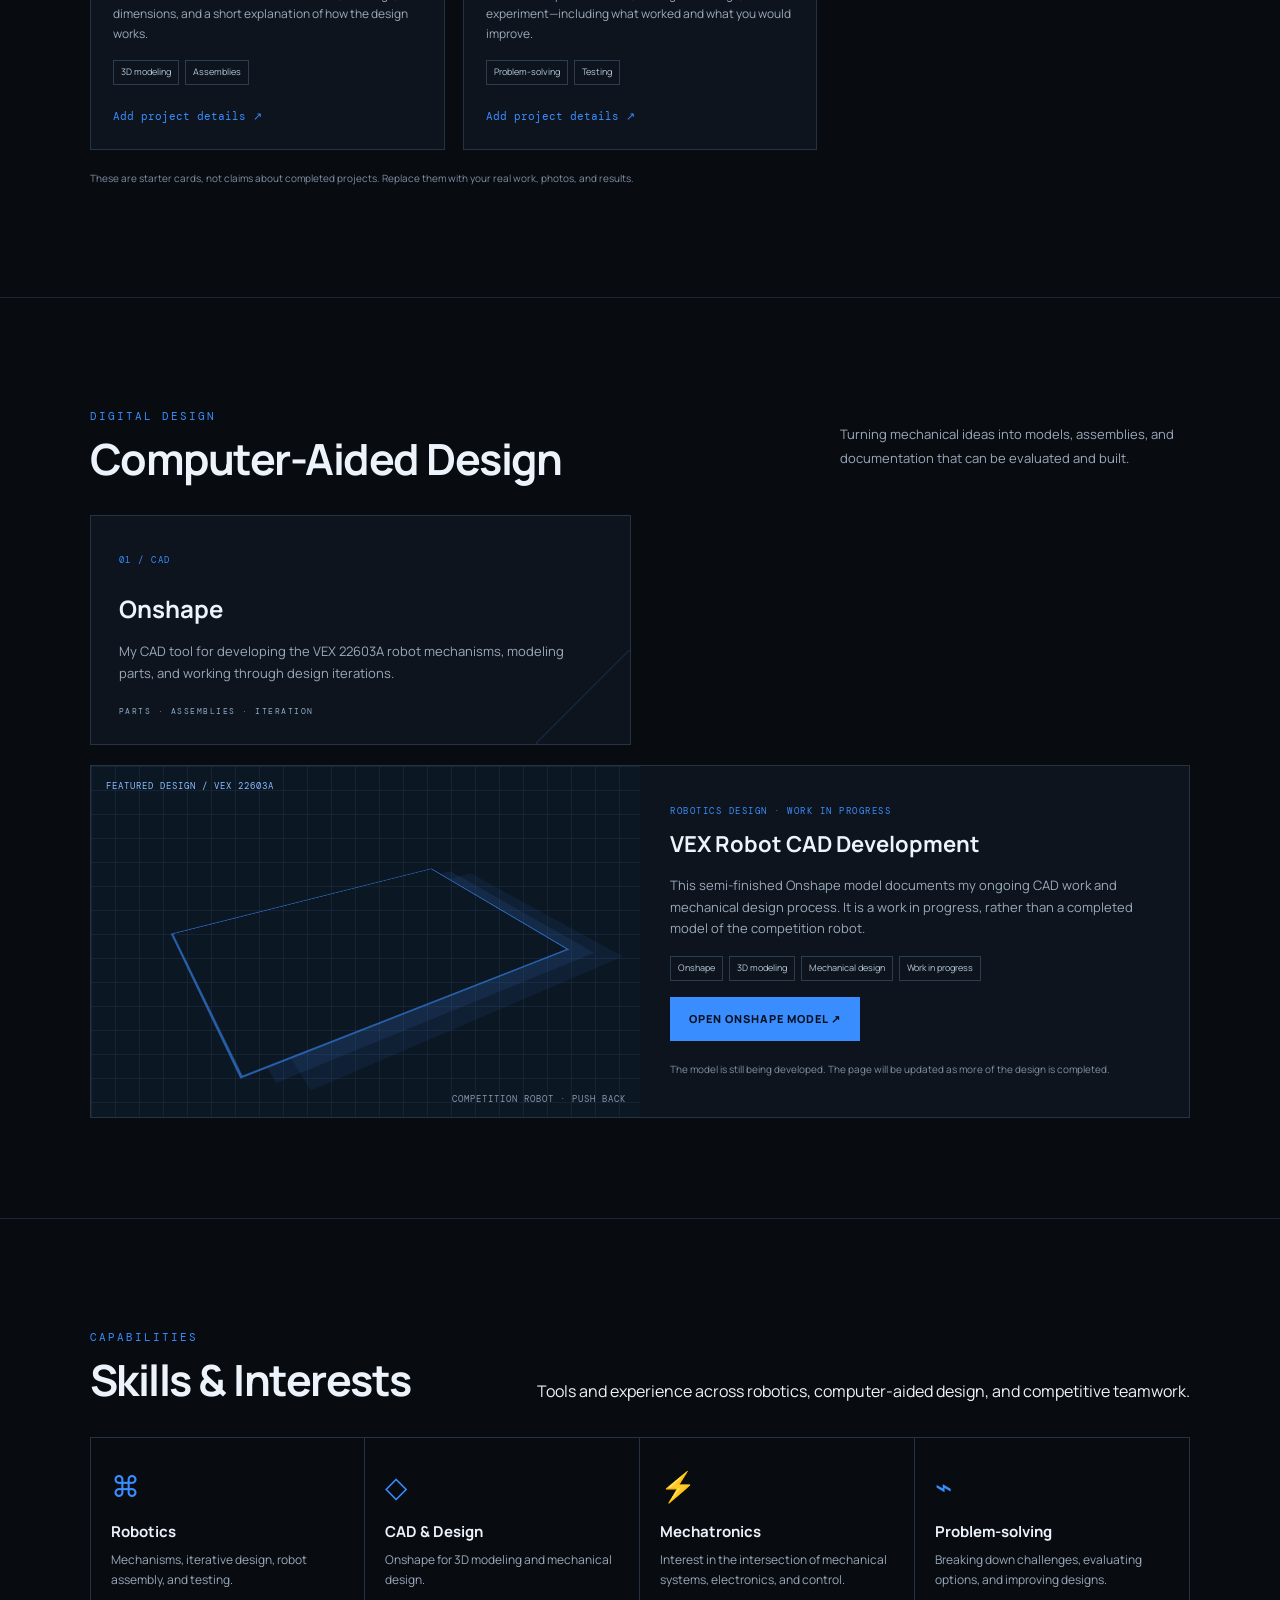
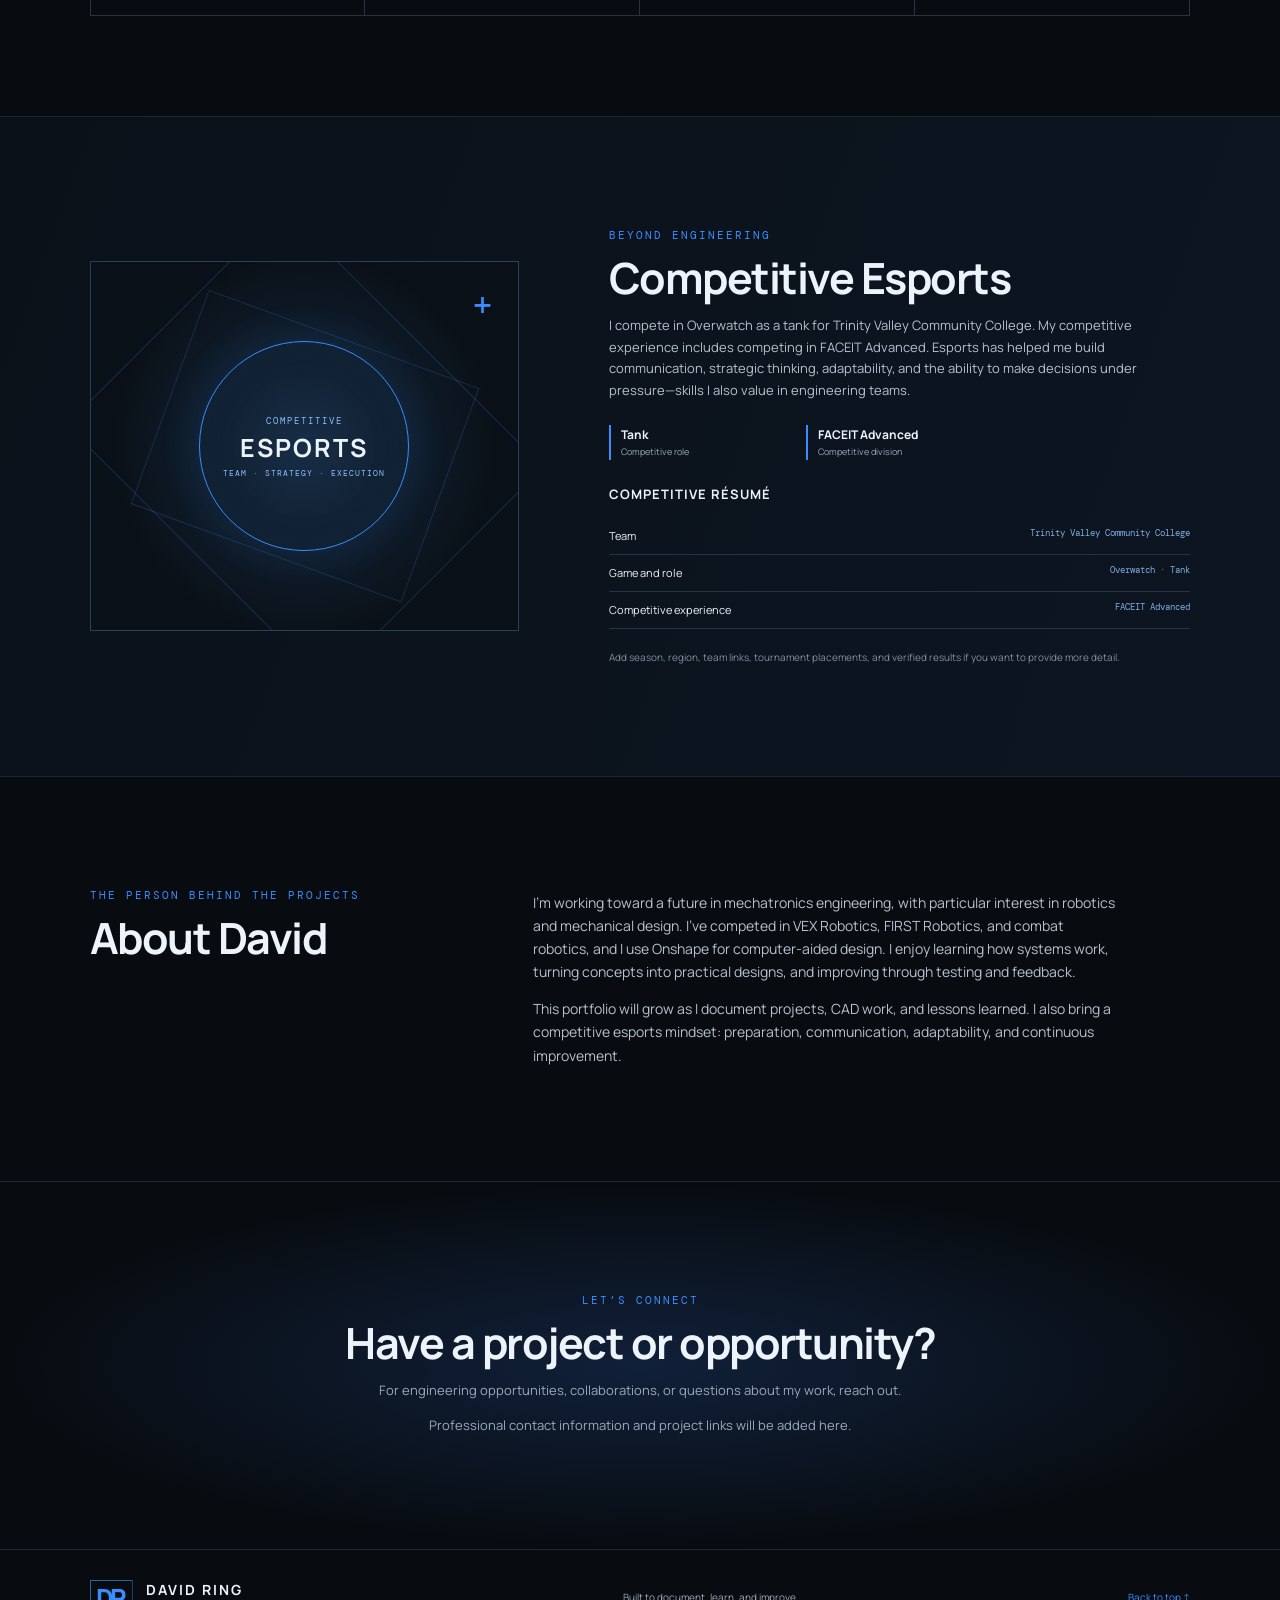
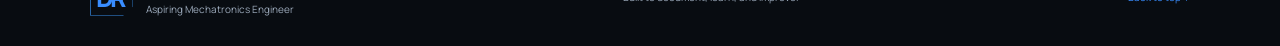
==== commit 148e9911: "Add work-in-progress Onshape CAD model" ====
--- a/index.html
+++ b/index.html
@@ -84,7 +84,7 @@
       </div>
       <div class="cad-feature">
         <div class="cad-feature-art"><span class="visual-tag">FEATURED DESIGN / VEX 22603A</span><div class="cad-feature-lines"></div><span class="visual-caption">COMPETITION ROBOT · PUSH BACK</span></div>
-        <div class="cad-feature-copy"><p class="card-kicker">ROBOTICS DESIGN</p><h3>VEX V5 Push Back — Team 22603A</h3><p>Explore the mechanical design work behind the competition robot, including the CAD process, construction, and the decisions made while developing the machine.</p><div class="tags"><span>Mechanical design</span><span>Robot assembly</span><span>Design iteration</span></div><p class="note">CAD model and drawing links can be added here as the portfolio is expanded.</p></div>
+        <div class="cad-feature-copy"><p class="card-kicker">ROBOTICS DESIGN · WORK IN PROGRESS</p><h3>VEX Robot CAD Development</h3><p>This semi-finished Onshape model documents my ongoing CAD work and mechanical design process. It is a work in progress, rather than a completed model of the competition robot.</p><div class="tags"><span>Onshape</span><span>3D modeling</span><span>Mechanical design</span><span>Work in progress</span></div><a class="button primary" href="https://cad.onshape.com/documents/03a76881f42d5cd9c873c02f/w/4e6e42062af037a46f02e005/e/fc24d234bf0a3da8b9a847e9" target="_blank" rel="noopener noreferrer">Open Onshape model ↗</a><p class="note">The model is still being developed. The page will be updated as more of the design is completed.</p></div>
       </div>
     </section>
 
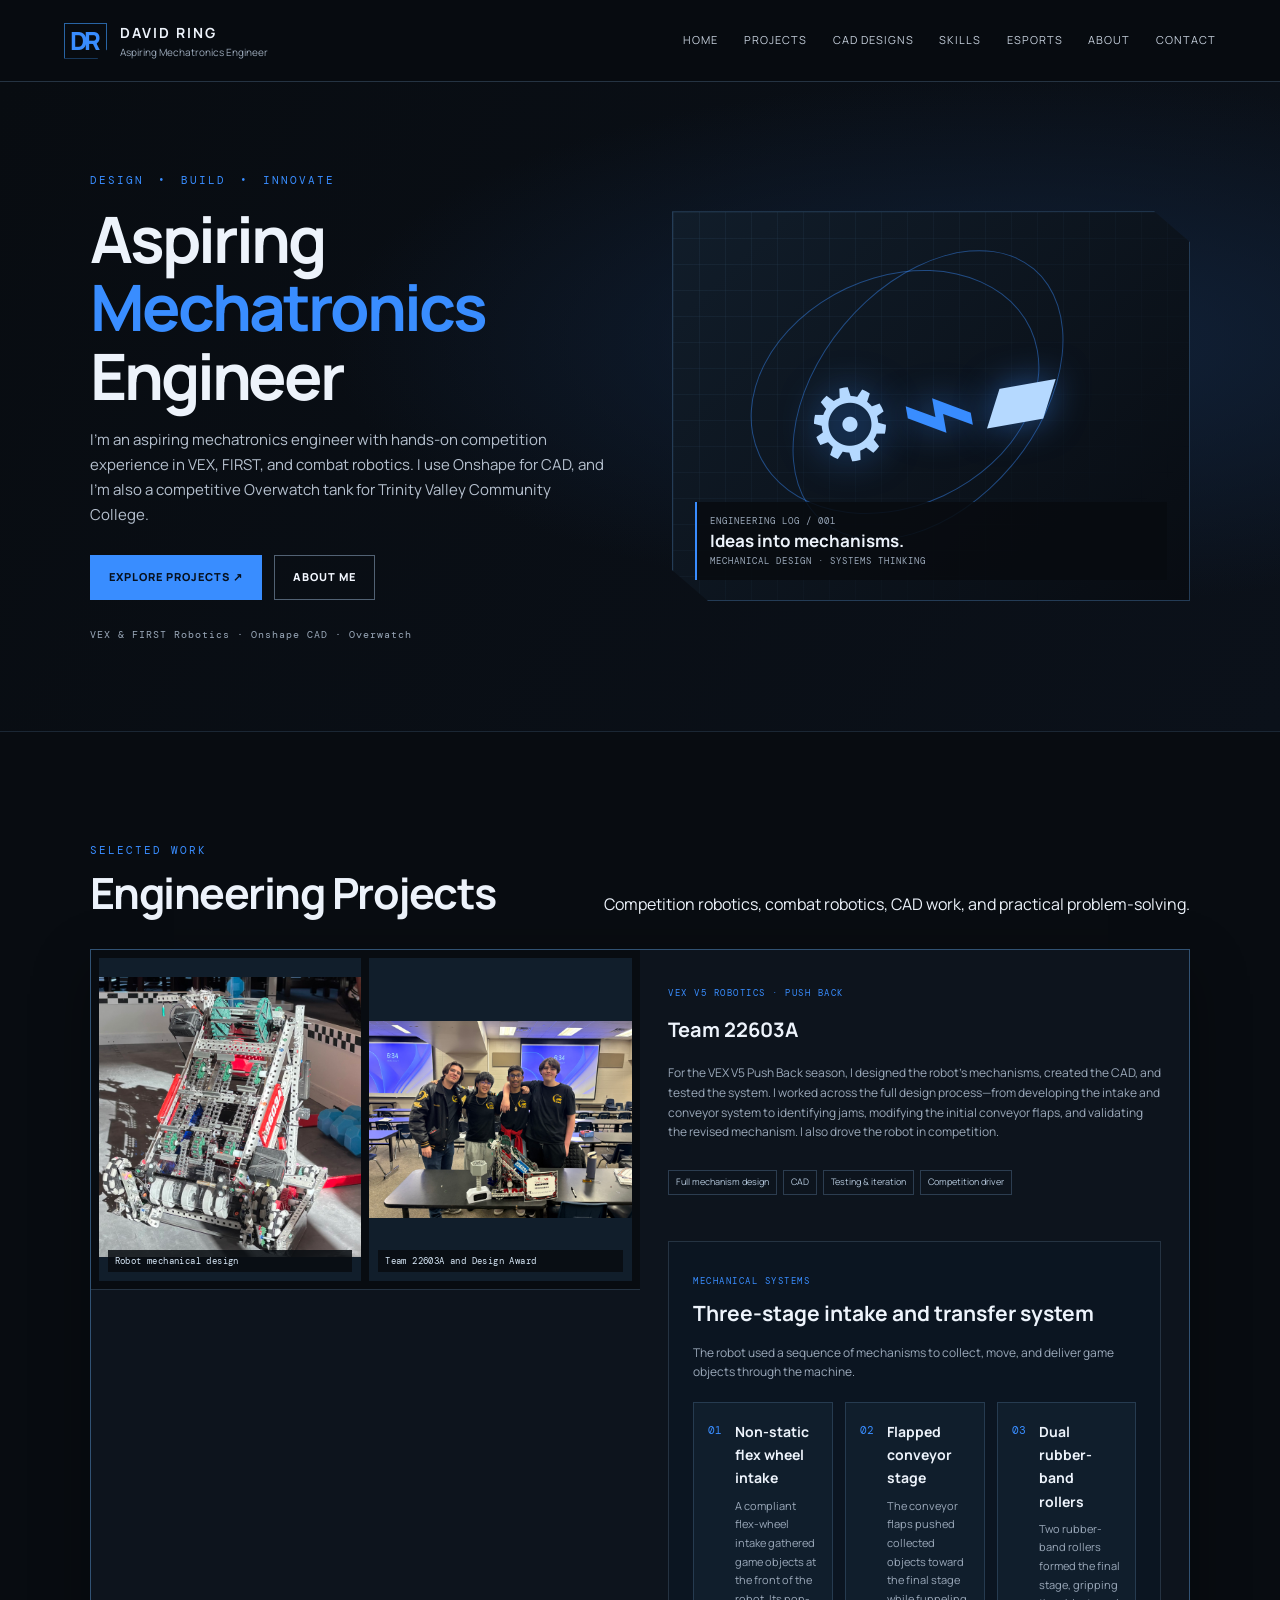
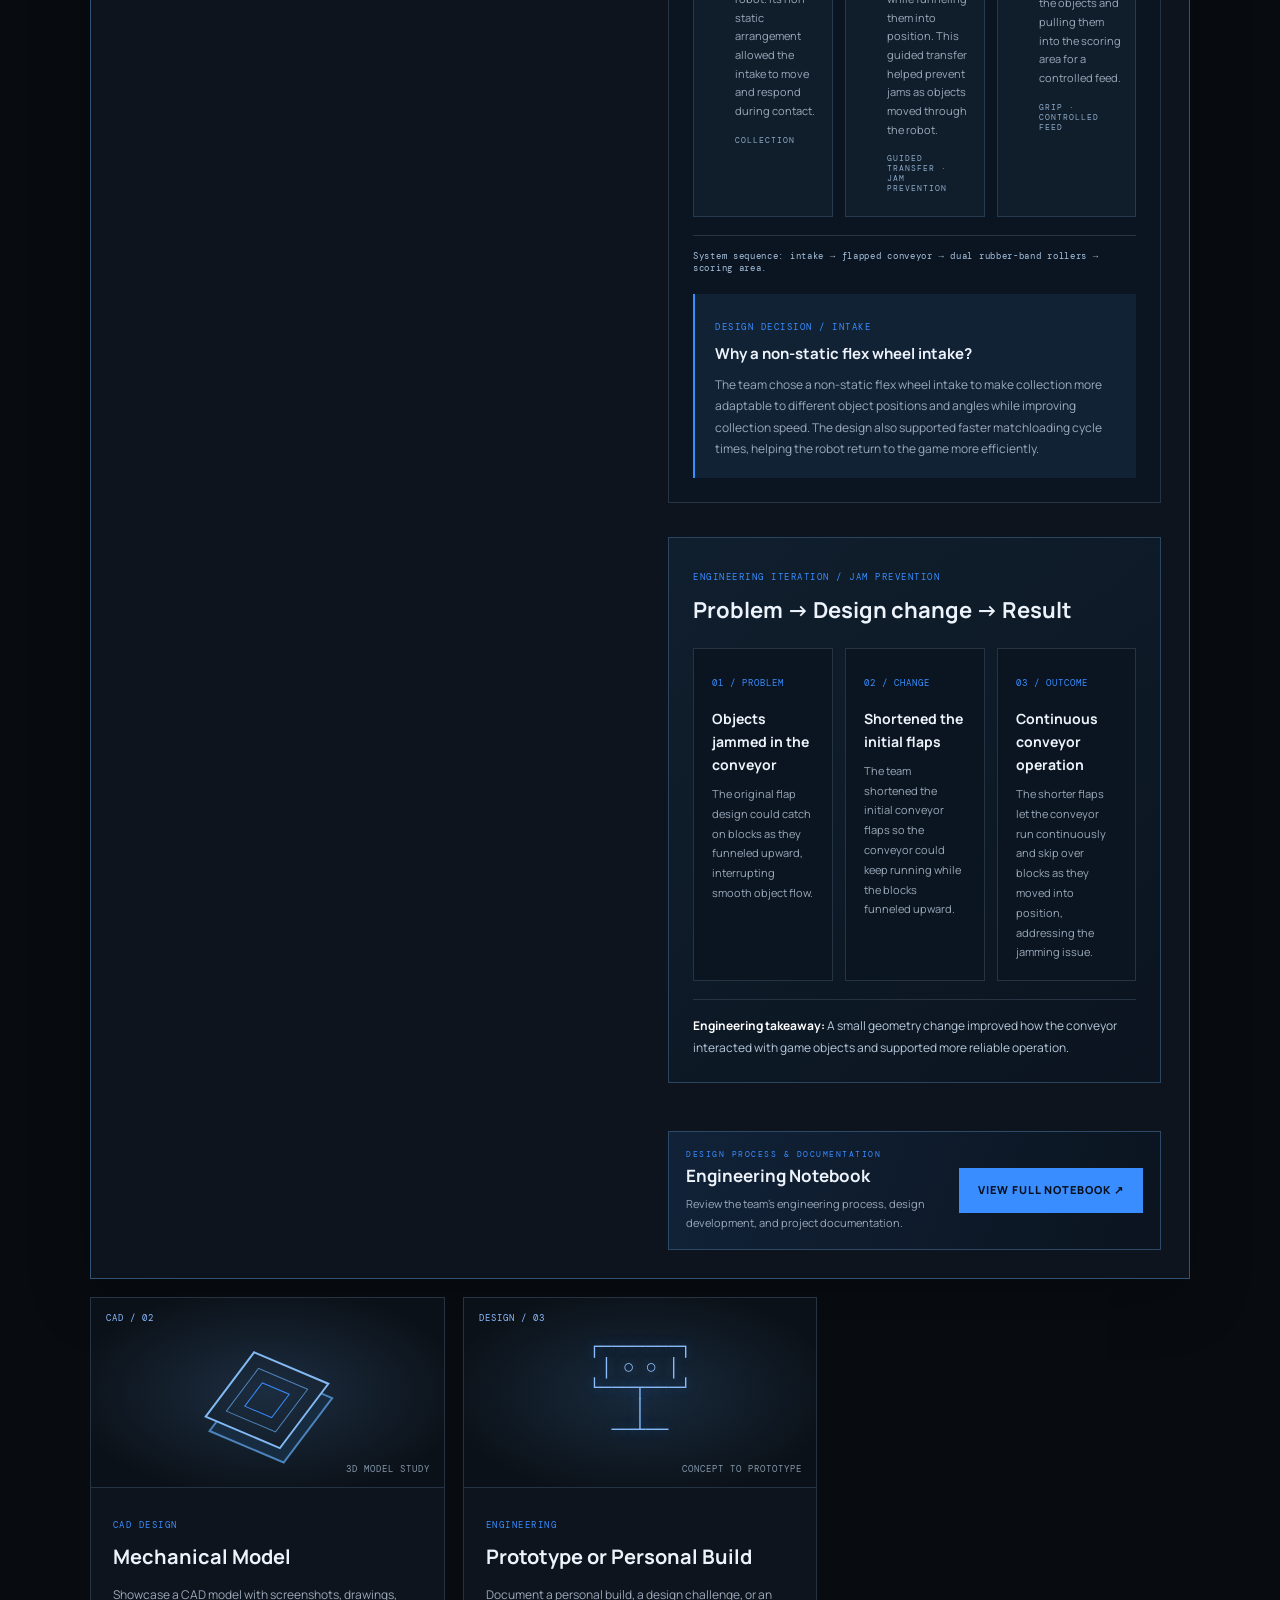
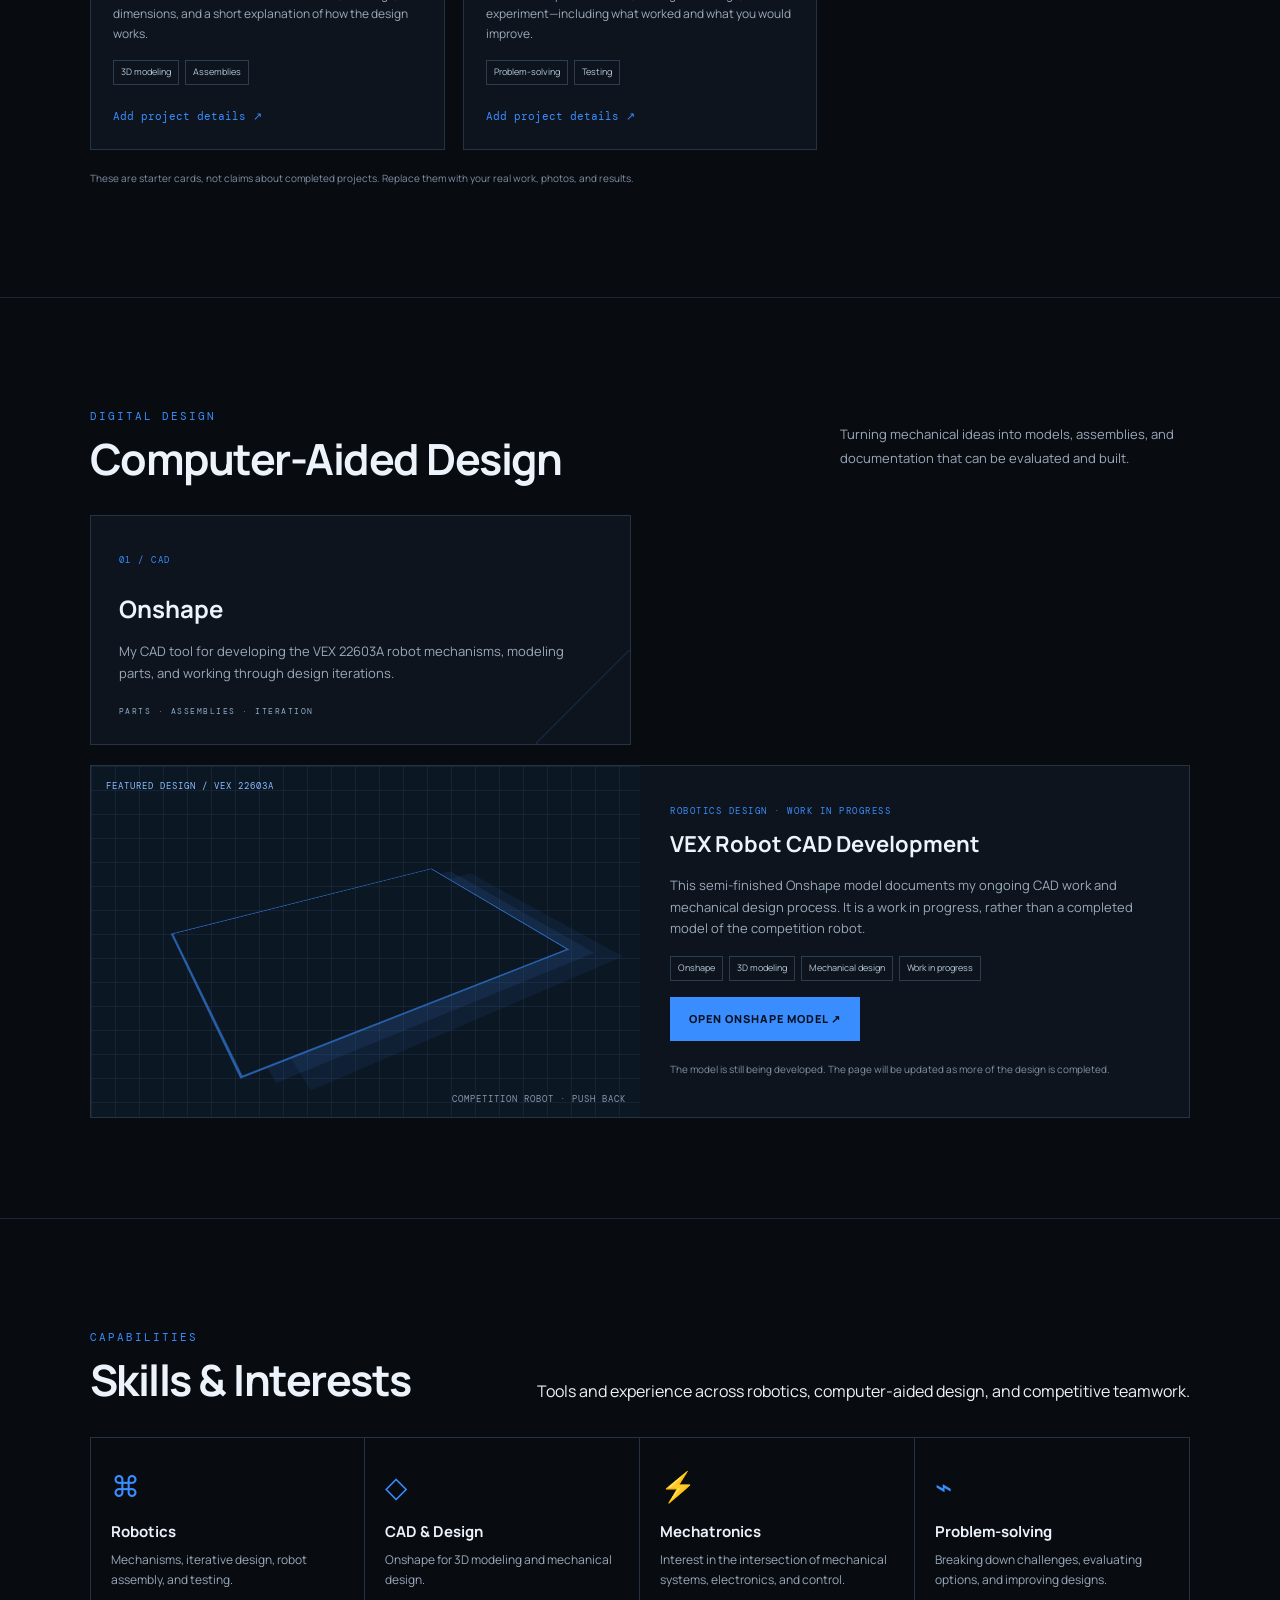
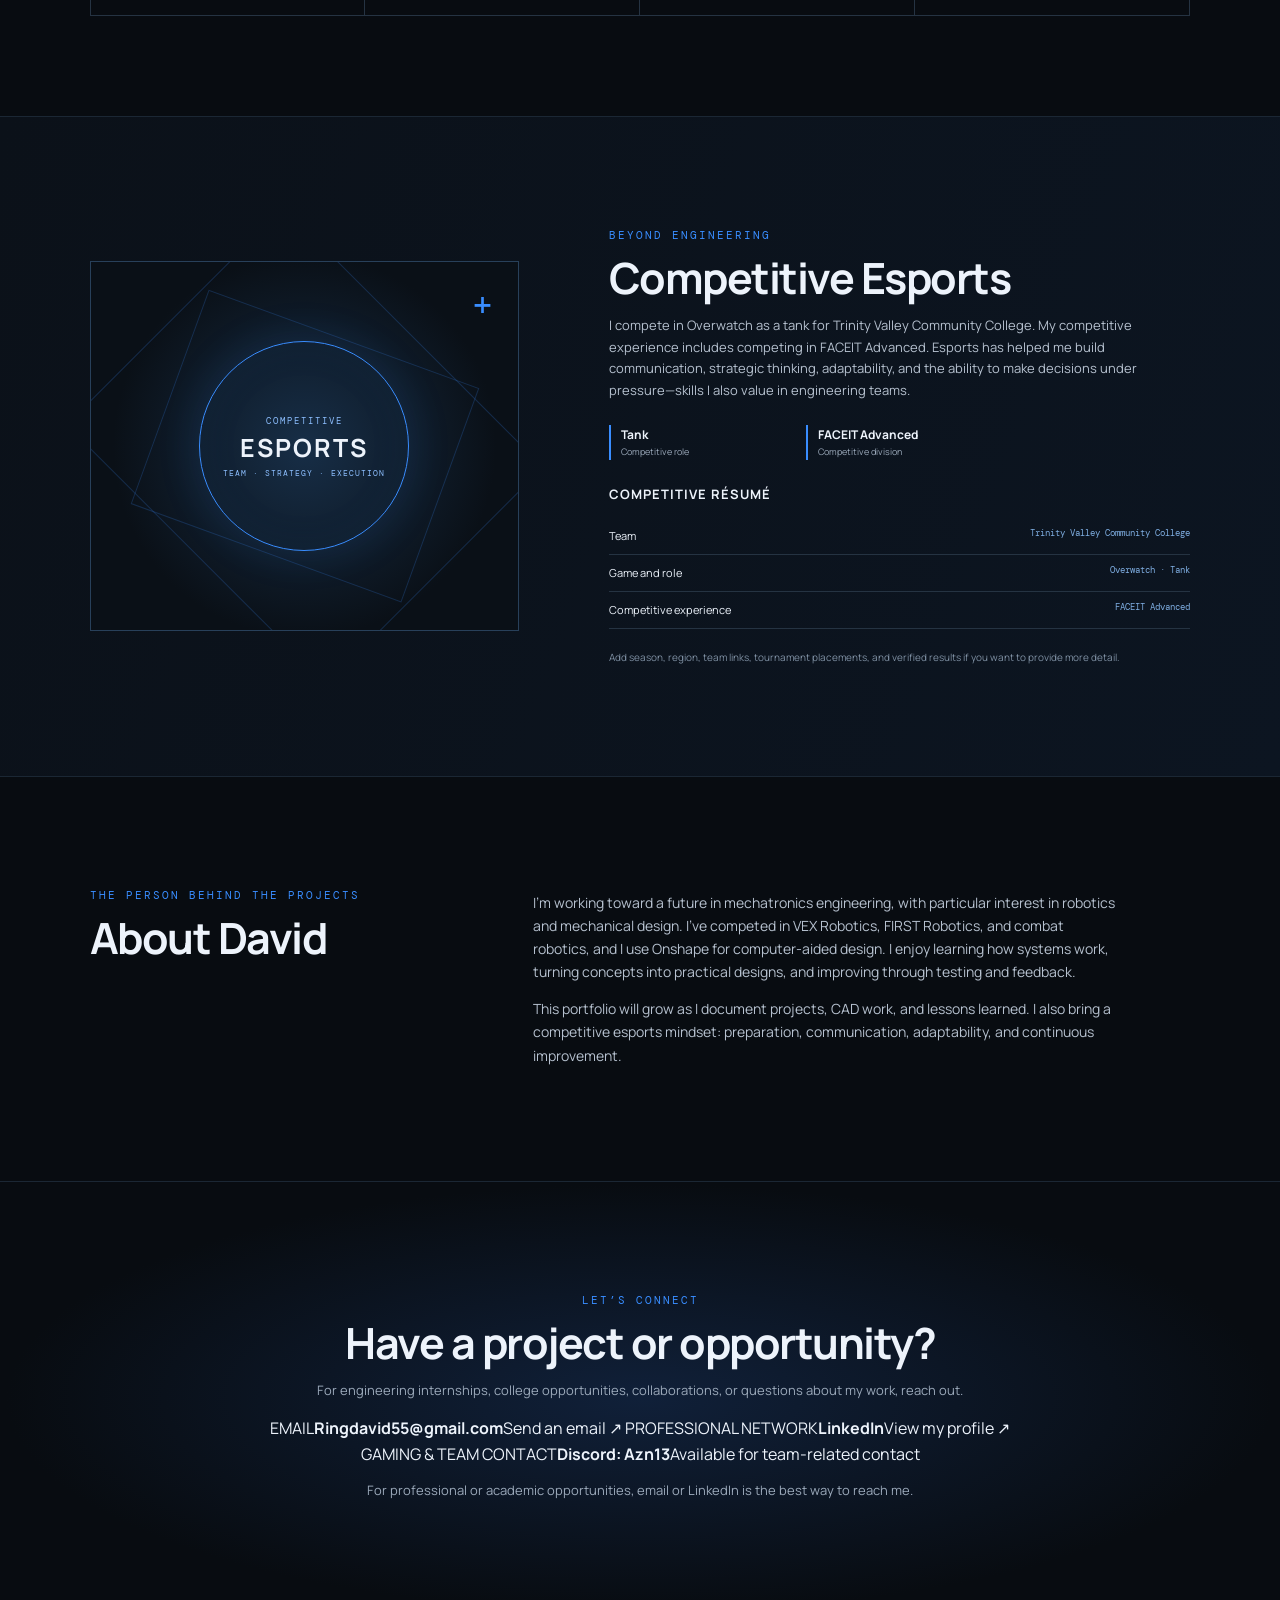
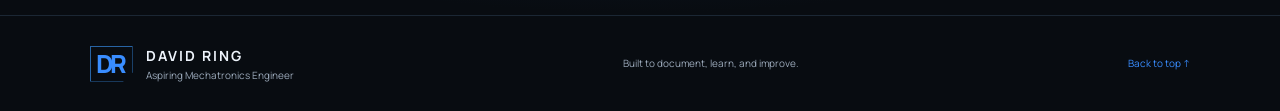
==== commit d3b8472c: "Add professional contact methods to portfolio" ====
--- a/index.html
+++ b/index.html
@@ -113,8 +113,13 @@
     </section>
 
     <section class="section contact-section" id="contact">
-      <p class="eyebrow">LET’S CONNECT</p><h2>Have a project or opportunity?</h2><p>For engineering opportunities, collaborations, or questions about my work, reach out.</p>
-      <p class="contact-note">Professional contact information and project links will be added here.</p>
+      <p class="eyebrow">LET’S CONNECT</p><h2>Have a project or opportunity?</h2><p>For engineering internships, college opportunities, collaborations, or questions about my work, reach out.</p>
+      <div class="contact-methods">
+        <a class="contact-method" href="mailto:Ringdavid55@gmail.com"><span class="contact-method-label">EMAIL</span><strong>Ringdavid55@gmail.com</strong><span class="contact-method-action">Send an email ↗</span></a>
+        <a class="contact-method" href="https://www.linkedin.com/in/david-ring-30716b444/" target="_blank" rel="noopener noreferrer"><span class="contact-method-label">PROFESSIONAL NETWORK</span><strong>LinkedIn</strong><span class="contact-method-action">View my profile ↗</span></a>
+        <div class="contact-method"><span class="contact-method-label">GAMING & TEAM CONTACT</span><strong>Discord: Azn13</strong><span class="contact-method-action">Available for team-related contact</span></div>
+      </div>
+      <p class="contact-note">For professional or academic opportunities, email or LinkedIn is the best way to reach me.</p>
     </section>
   </main>
   <footer><a class="brand footer-brand" href="#home"><span class="brand-mark">DR</span><span><strong>DAVID RING</strong><small>Aspiring Mechatronics Engineer</small></span></a><span>Built to document, learn, and improve.</span><a href="#home">Back to top ↑</a></footer>
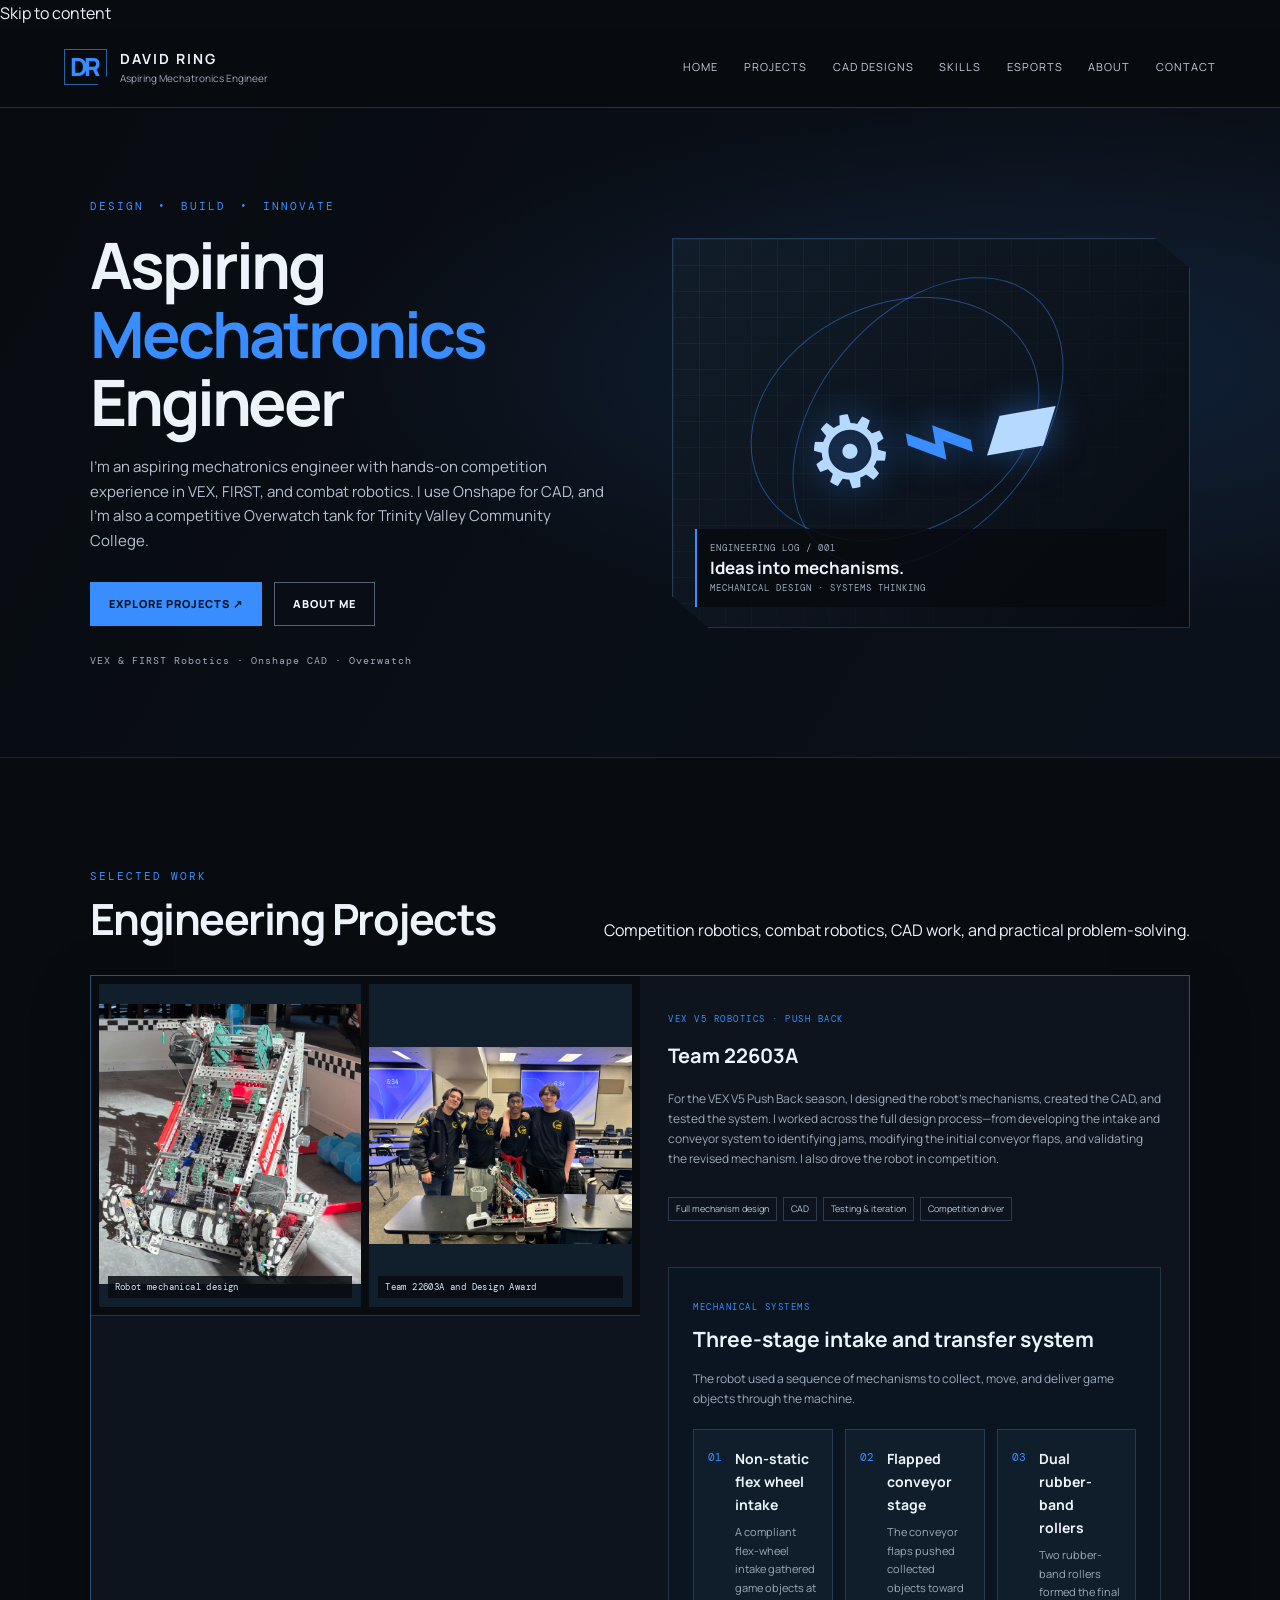
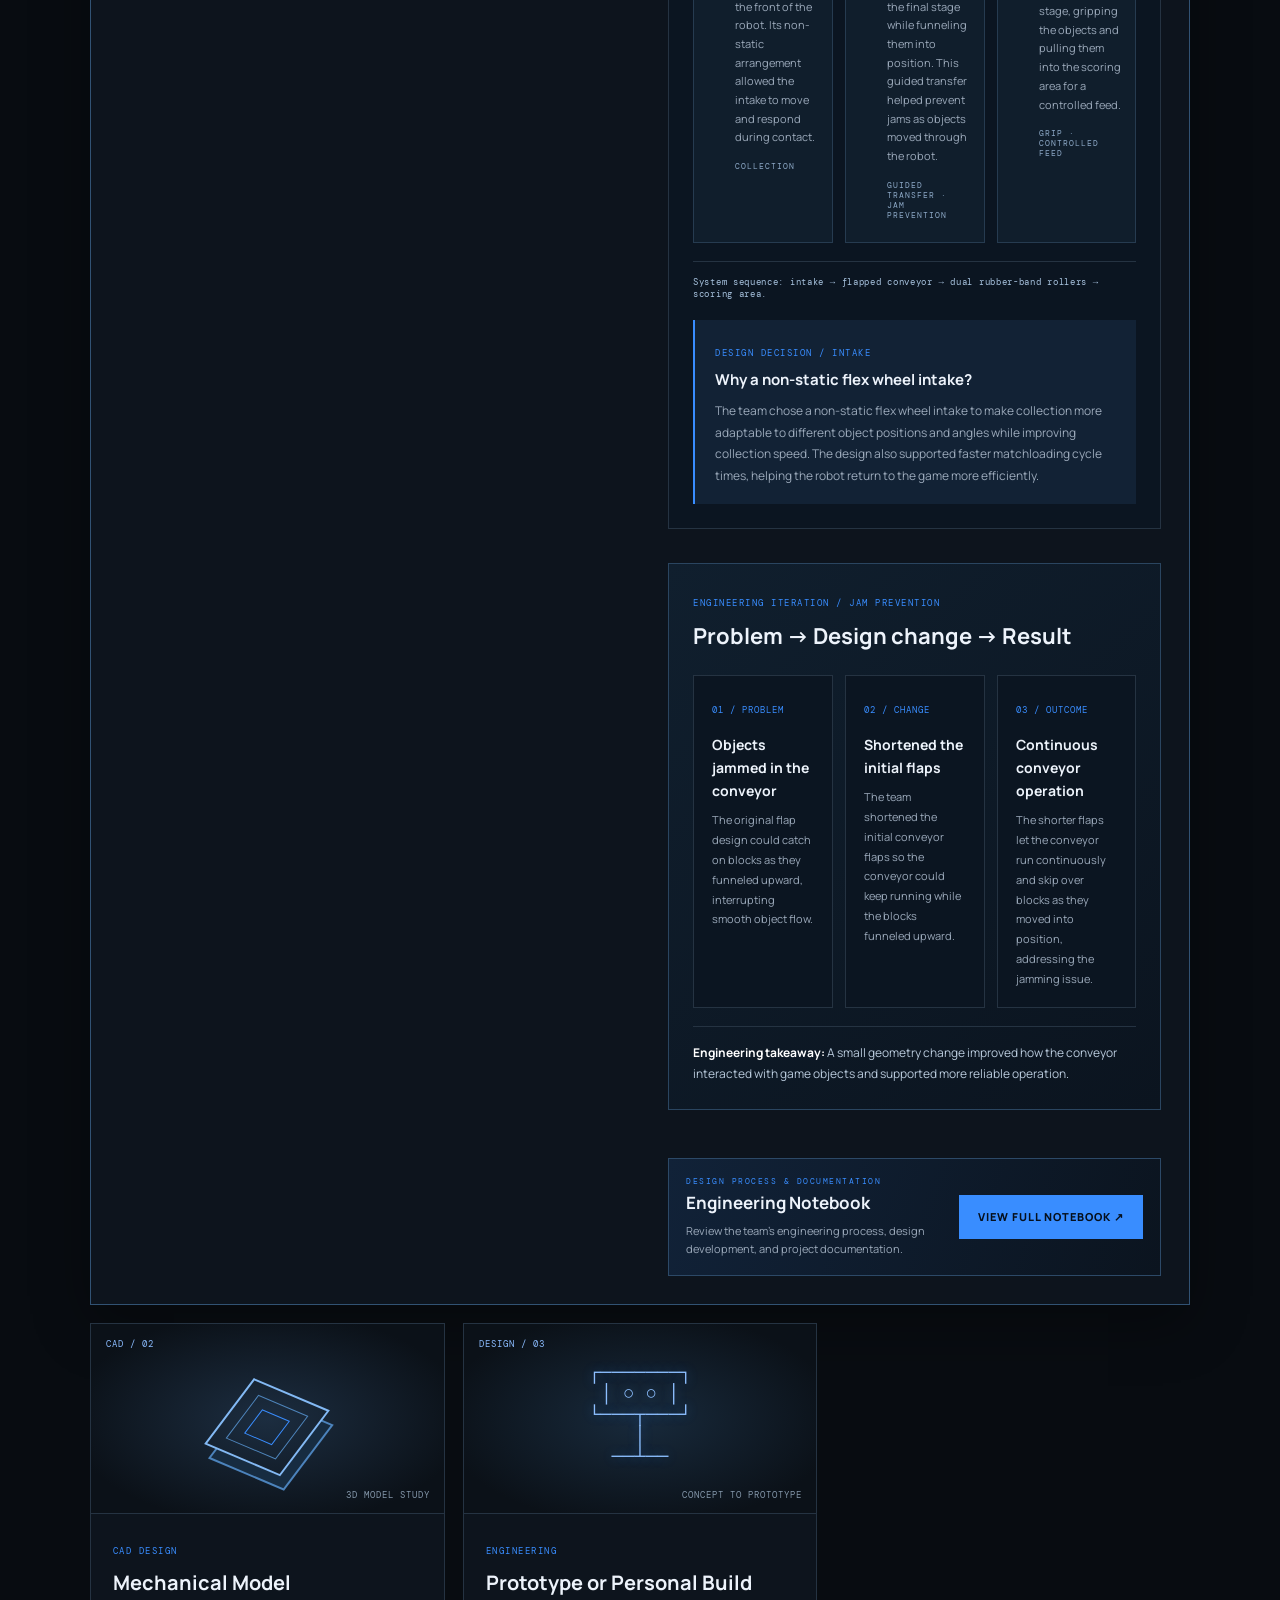
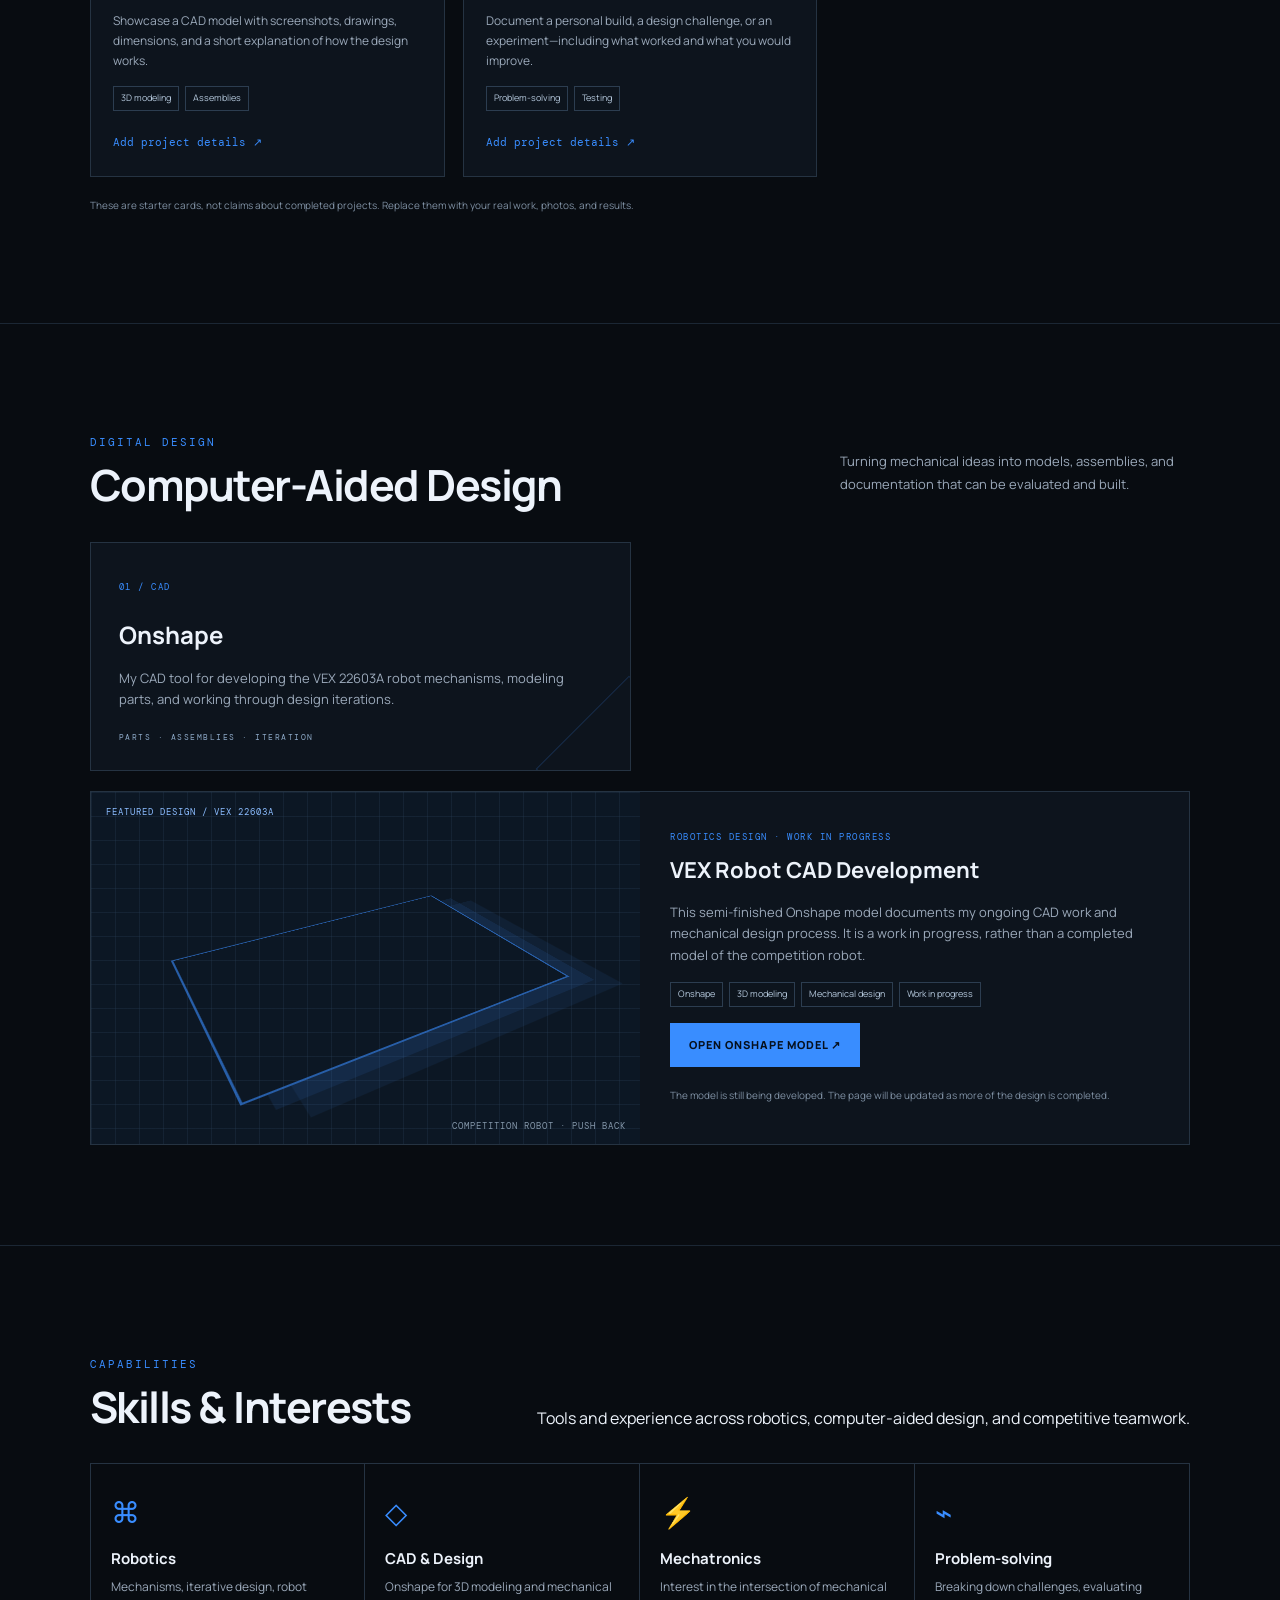
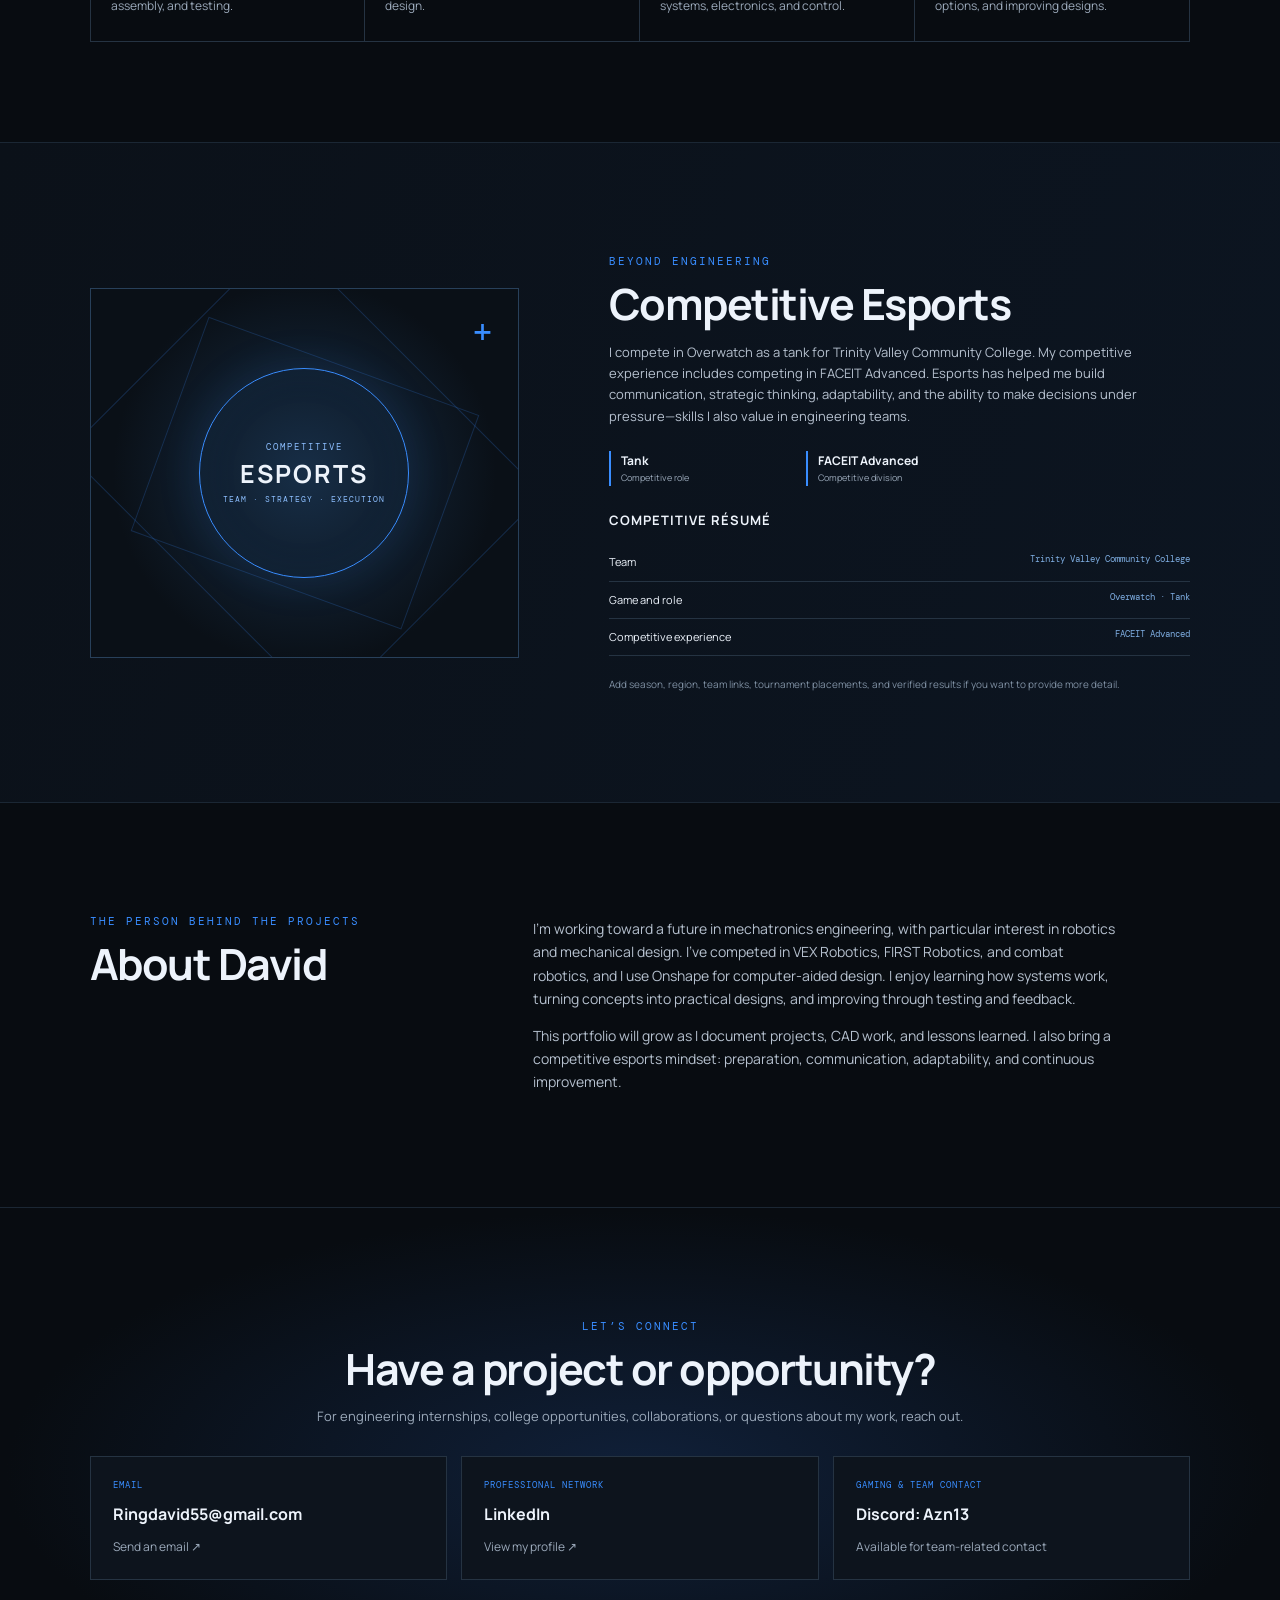
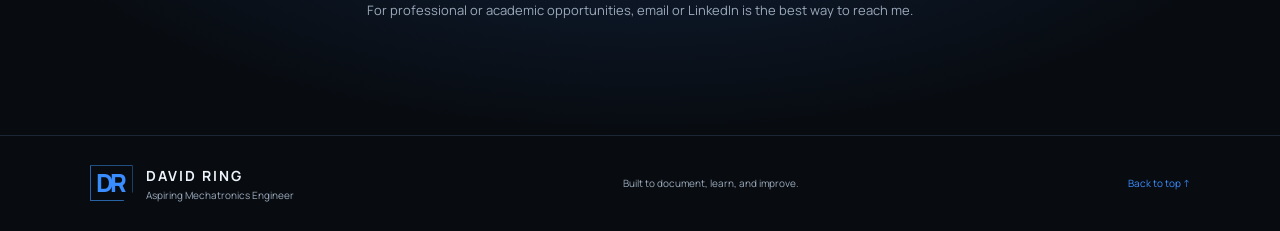
==== commit e1644d5a: "Improve portfolio accessibility and navigation" ====
--- a/index.html
+++ b/index.html
@@ -8,16 +8,17 @@
   <link rel="stylesheet" href="styles.css" />
 </head>
 <body>
+  <a class="skip-link" href="#main-content">Skip to content</a>
   <header class="site-header">
     <a class="brand" href="#home" aria-label="David Ring home"><span class="brand-mark">DR</span><span><strong>DAVID RING</strong><small>Aspiring Mechatronics Engineer</small></span></a>
     <button class="menu-toggle" aria-label="Toggle navigation" aria-expanded="false">☰</button>
-    <nav id="nav">
+    <nav id="nav" aria-label="Main navigation">
       <a href="#home">Home</a><a href="#projects">Projects</a><a href="#cad">CAD Designs</a>
       <a href="#skills">Skills</a><a href="#esports">Esports</a><a href="#about">About</a><a href="#contact">Contact</a>
     </nav>
   </header>
 
-  <main>
+  <main id="main-content">
     <section class="hero section" id="home">
       <div class="hero-copy">
         <p class="eyebrow">DESIGN <span>•</span> BUILD <span>•</span> INNOVATE</p>
--- a/styles.css
+++ b/styles.css
@@ -130,3 +130,13 @@
 .iteration-takeaway { margin:18px 0 0; padding-top:15px; border-top:1px solid var(--line); color:#b8c9db; font-size:12px; line-height:1.8; }
 .iteration-takeaway strong { color:#fff; }
 @media(max-width:760px) { .iteration-grid { grid-template-columns:1fr; } }
+
+
+/* Contact links */
+.contact-methods { display:grid; grid-template-columns:repeat(3,minmax(0,1fr)); gap:14px; margin:28px 0 20px; }
+.contact-method { display:flex; flex-direction:column; align-items:flex-start; gap:10px; min-width:0; padding:22px; background:var(--panel); border:1px solid var(--line); color:var(--text); text-decoration:none; transition:border-color .2s, transform .2s; }
+a.contact-method:hover { border-color:#3a6fa9; transform:translateY(-3px); }
+.contact-method-label { color:var(--blue); font:9px var(--mono); letter-spacing:1px; }
+.contact-method strong { font-size:16px; overflow-wrap:anywhere; }
+.contact-method-action { color:var(--muted); font-size:12px; }
+@media(max-width:760px) { .contact-methods { grid-template-columns:1fr; } }
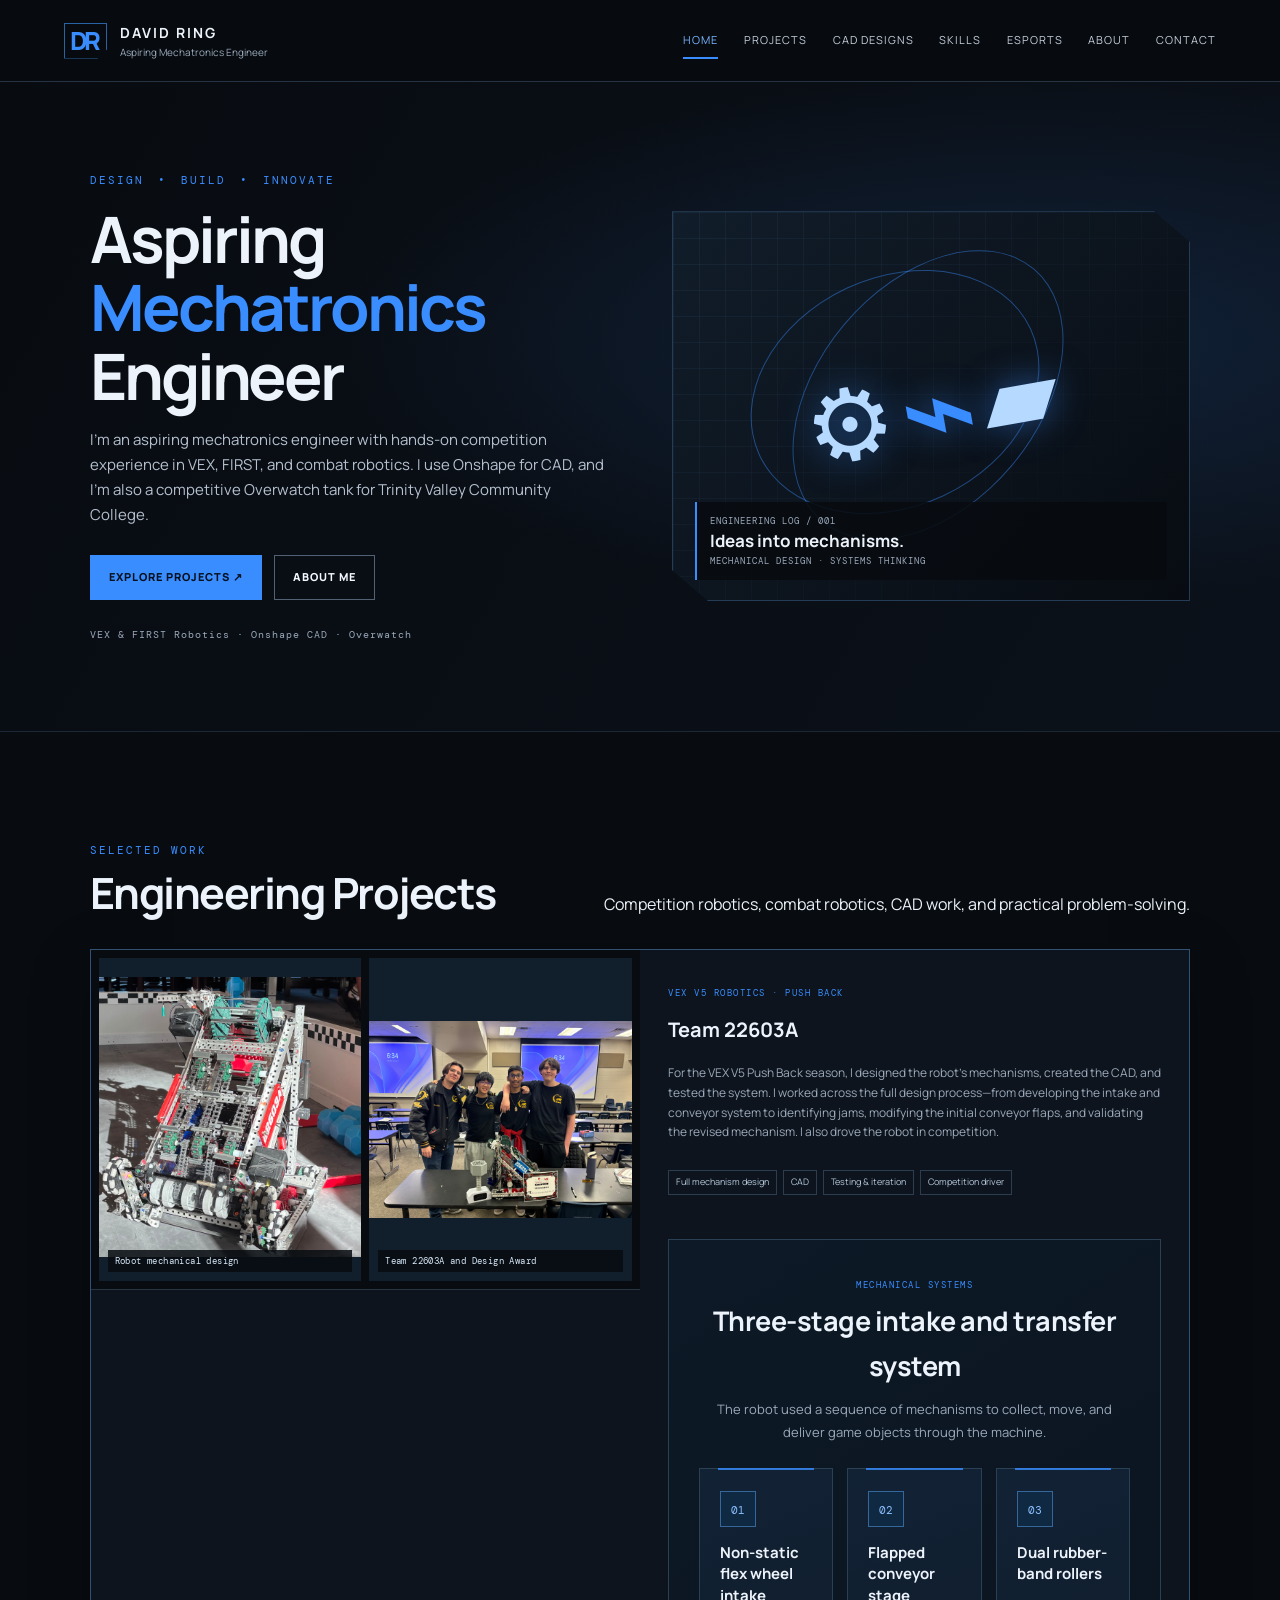
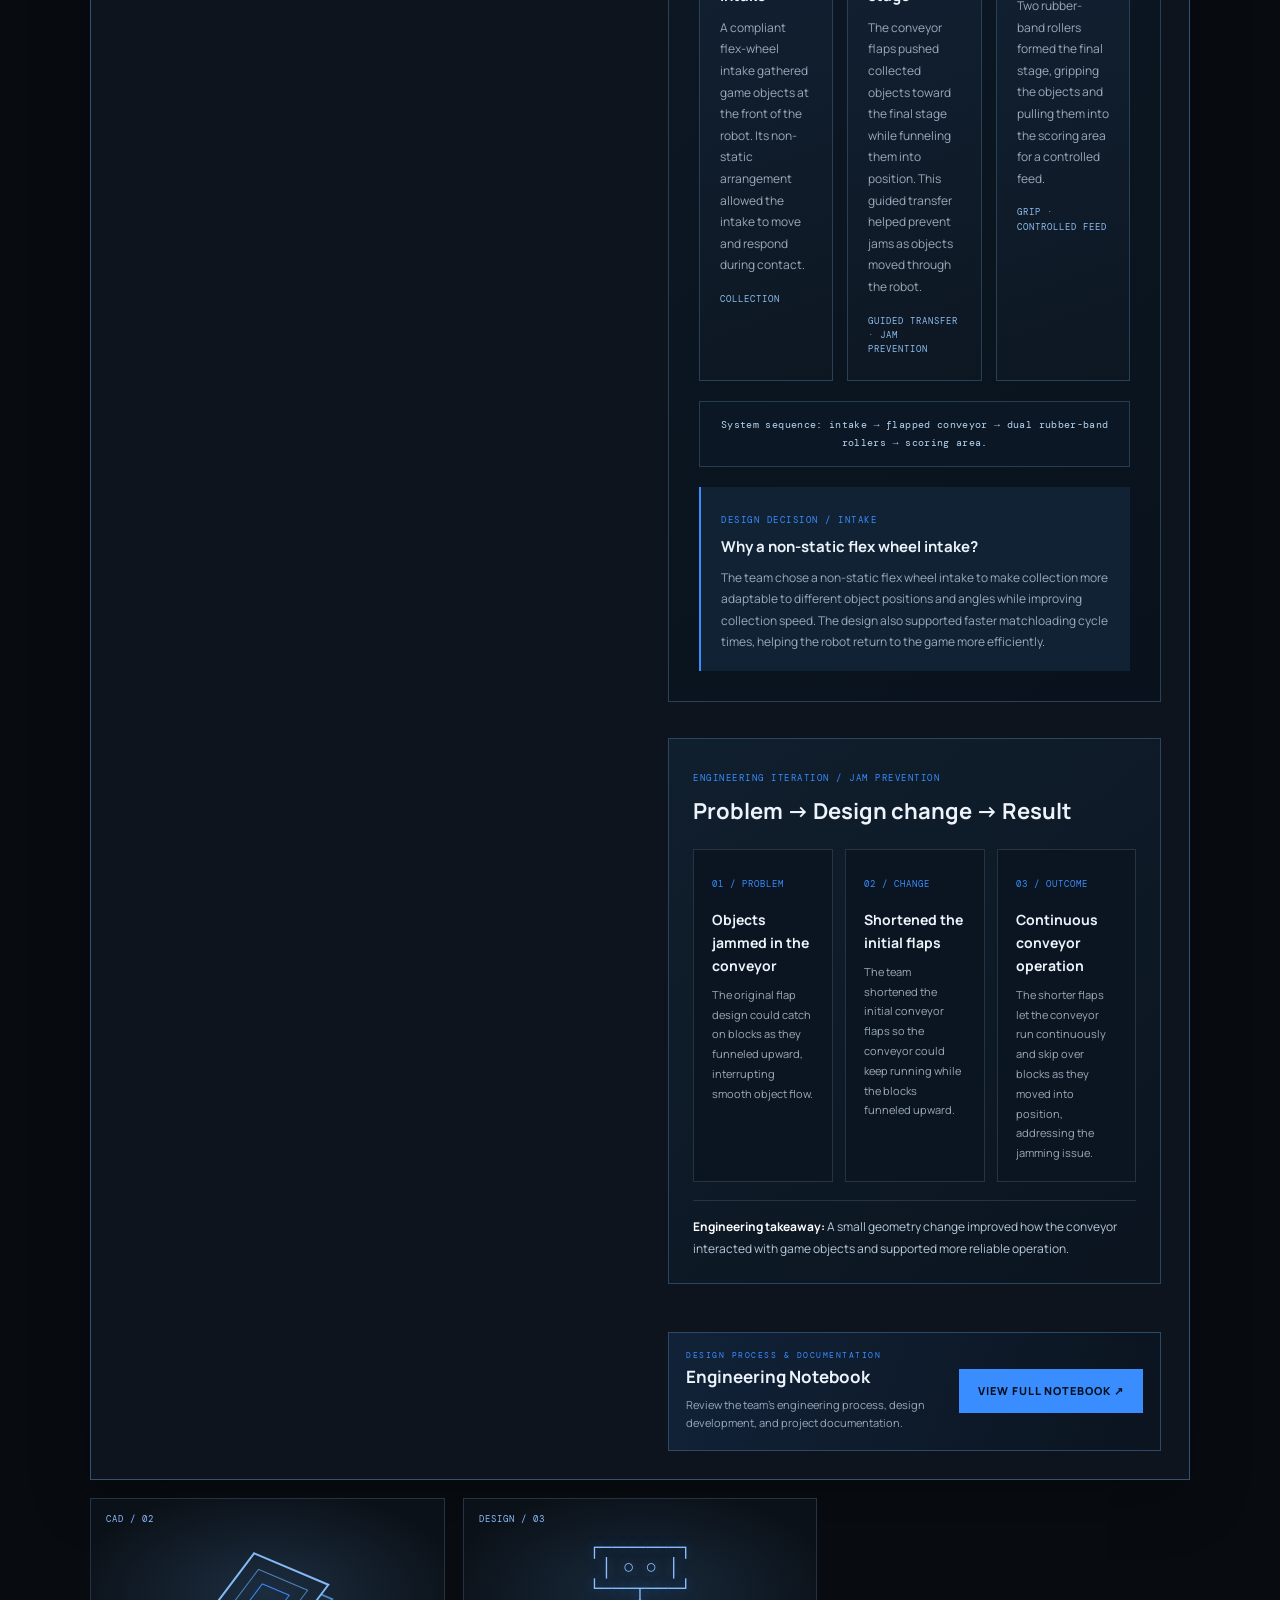
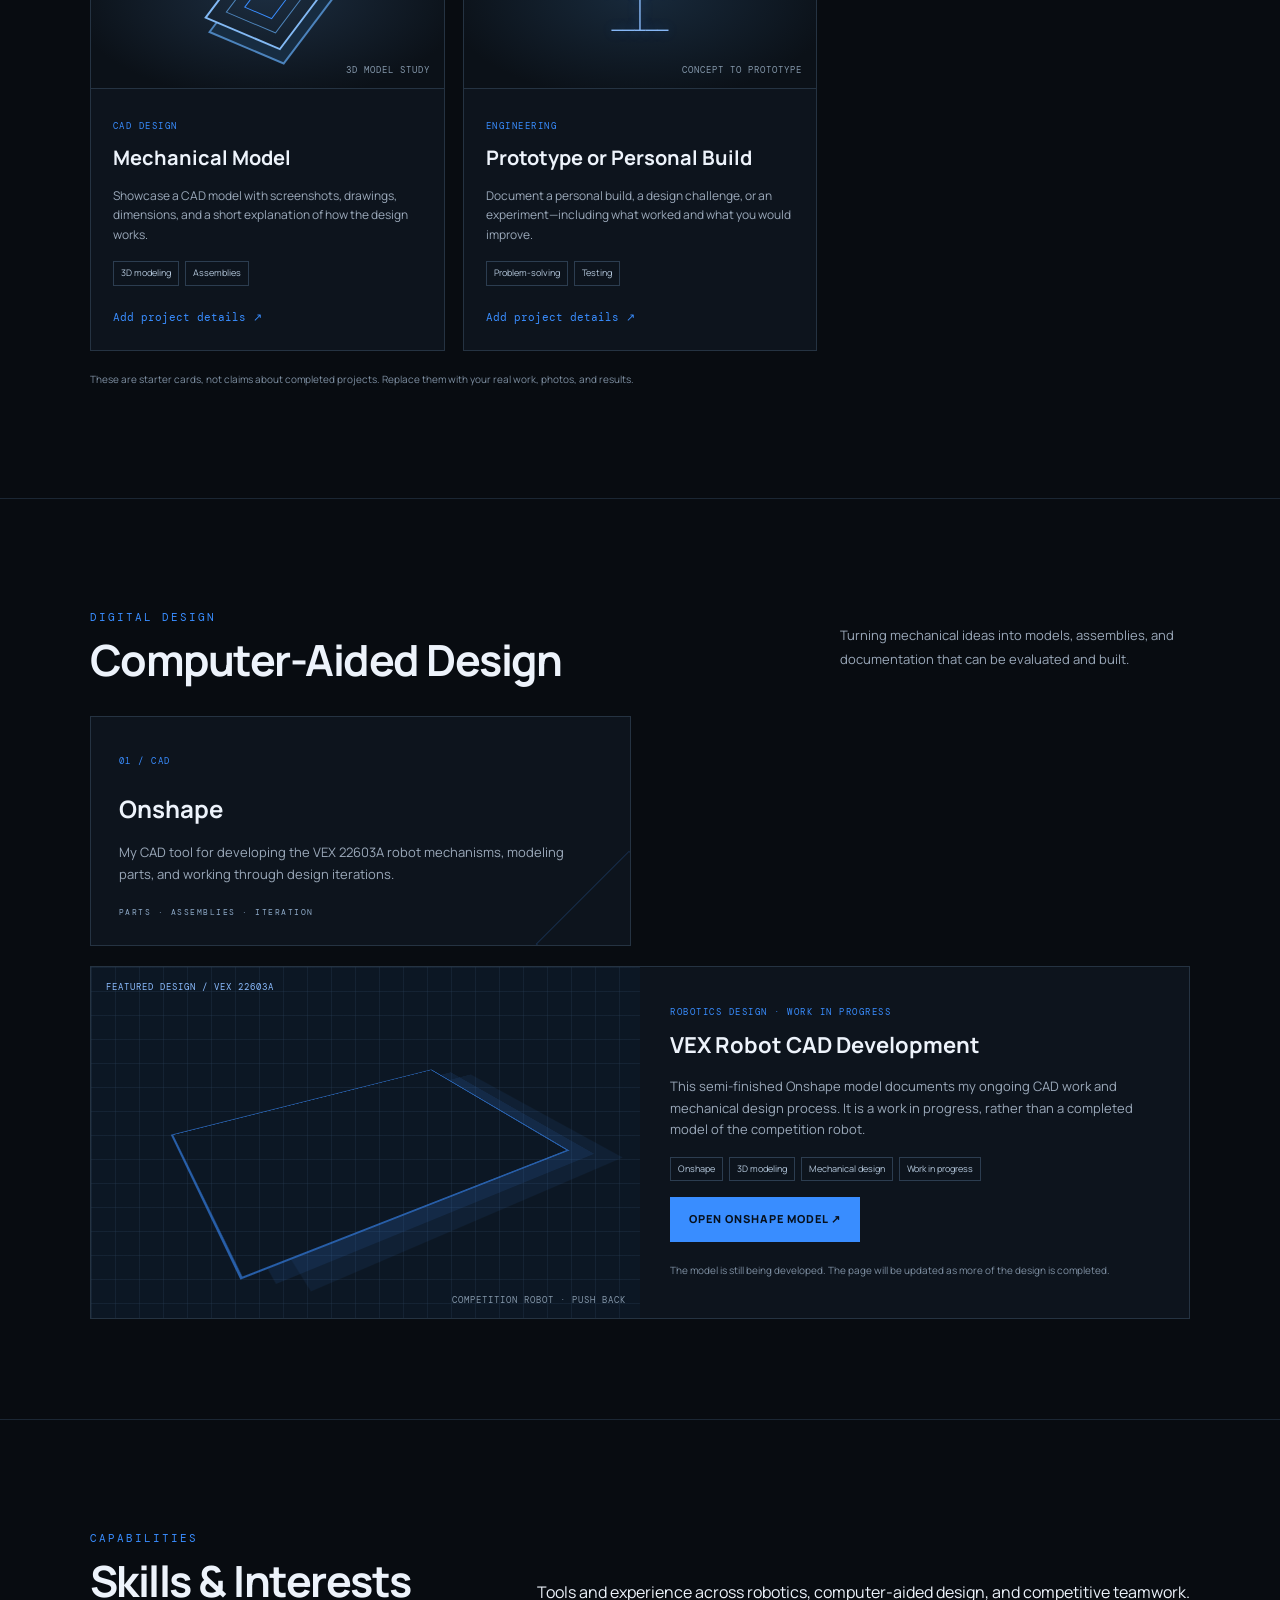
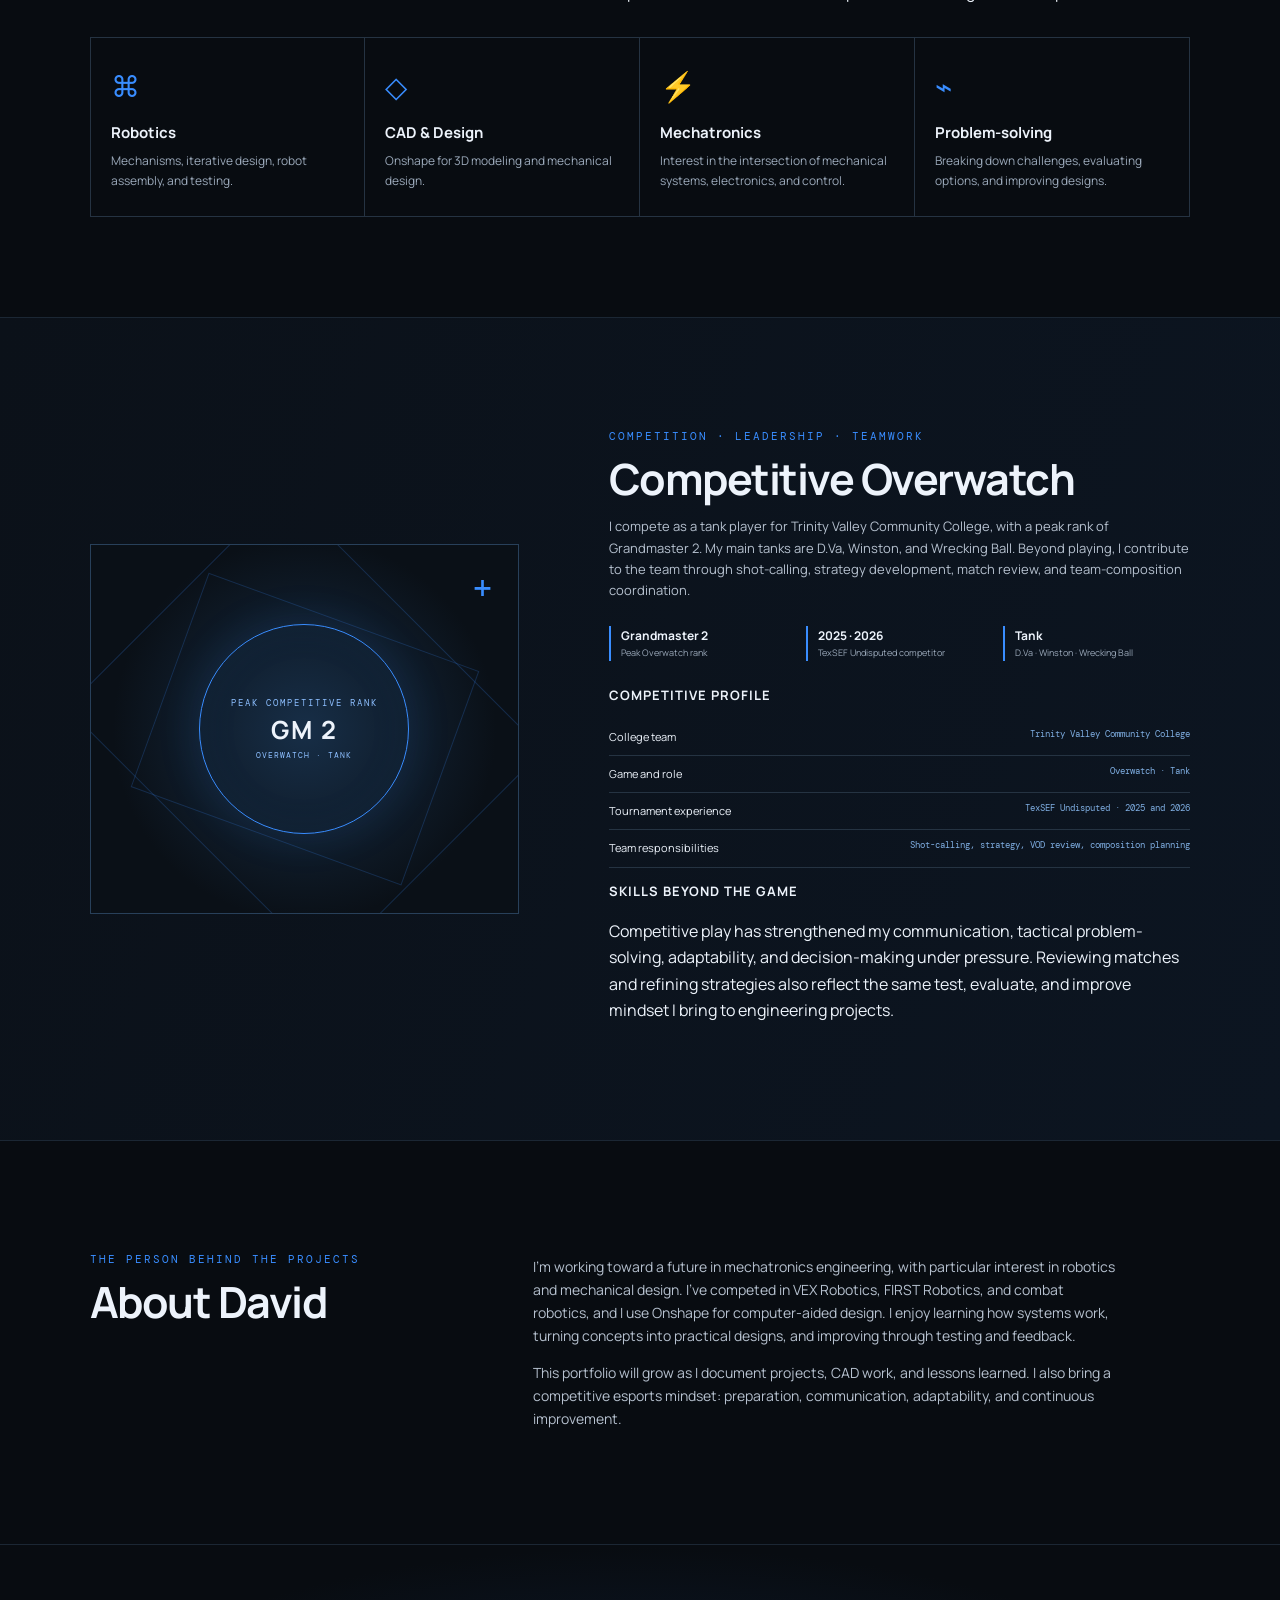
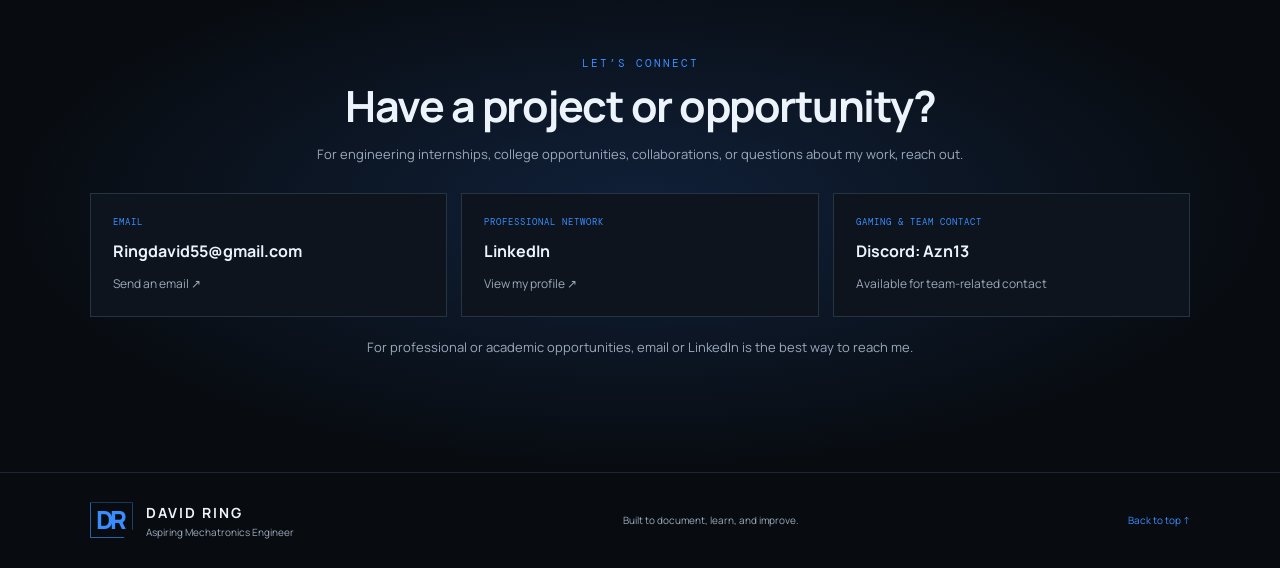
==== commit f29141bc: "Expand esports profile with rank and tournament experience" ====
--- a/index.html
+++ b/index.html
@@ -100,11 +100,30 @@
     </section>
 
     <section class="section esports-section" id="esports">
-      <div class="esports-art"><div class="crosshair">+</div><div class="rank-ring"><span>COMPETITIVE</span><strong>ESPORTS</strong><small>TEAM · STRATEGY · EXECUTION</small></div></div>
-      <div class="esports-copy"><p class="eyebrow">BEYOND ENGINEERING</p><h2>Competitive Esports</h2><p class="section-copy">I compete in Overwatch as a tank for Trinity Valley Community College. My competitive experience includes competing in FACEIT Advanced. Esports has helped me build communication, strategic thinking, adaptability, and the ability to make decisions under pressure—skills I also value in engineering teams.</p>
-        <div class="esports-stats"><div><strong>Tank</strong><span>Competitive role</span></div><div><strong>FACEIT Advanced</strong><span>Competitive division</span></div></div>
-        <h3 class="small-heading">Competitive résumé</h3><ul class="resume-list"><li>Team <span>Trinity Valley Community College</span></li><li>Game and role <span>Overwatch · Tank</span></li><li>Competitive experience <span>FACEIT Advanced</span></li></ul>
-        <p class="note">Add season, region, team links, tournament placements, and verified results if you want to provide more detail.</p>
+      <div class="esports-art">
+        <div class="crosshair">+</div>
+        <div class="rank-ring"><span>PEAK COMPETITIVE RANK</span><strong>GM 2</strong><small>OVERWATCH · TANK</small></div>
+      </div>
+      <div class="esports-copy">
+        <p class="eyebrow">COMPETITION · LEADERSHIP · TEAMWORK</p>
+        <h2>Competitive Overwatch</h2>
+        <p class="section-copy">I compete as a tank player for Trinity Valley Community College, with a peak rank of Grandmaster 2. My main tanks are D.Va, Winston, and Wrecking Ball. Beyond playing, I contribute to the team through shot-calling, strategy development, match review, and team-composition coordination.</p>
+        <div class="esports-stats">
+          <div><strong>Grandmaster 2</strong><span>Peak Overwatch rank</span></div>
+          <div><strong>2025 · 2026</strong><span>TexSEF Undisputed competitor</span></div>
+          <div><strong>Tank</strong><span>D.Va · Winston · Wrecking Ball</span></div>
+        </div>
+        <h3 class="small-heading">Competitive profile</h3>
+        <ul class="resume-list">
+          <li>College team <span>Trinity Valley Community College</span></li>
+          <li>Game and role <span>Overwatch · Tank</span></li>
+          <li>Tournament experience <span>TexSEF Undisputed · 2025 and 2026</span></li>
+          <li>Team responsibilities <span>Shot-calling, strategy, VOD review, composition planning</span></li>
+        </ul>
+        <div class="esports-transfer">
+          <h3 class="small-heading">Skills beyond the game</h3>
+          <p>Competitive play has strengthened my communication, tactical problem-solving, adaptability, and decision-making under pressure. Reviewing matches and refining strategies also reflect the same test, evaluate, and improve mindset I bring to engineering projects.</p>
+        </div>
       </div>
     </section>
 
--- a/styles.css
+++ b/styles.css
@@ -140,3 +140,37 @@
 .contact-method strong { font-size:16px; overflow-wrap:anywhere; }
 .contact-method-action { color:var(--muted); font-size:12px; }
 @media(max-width:760px) { .contact-methods { grid-template-columns:1fr; } }
+
+
+/* Accessibility and interaction polish */
+:focus-visible { outline:2px solid #79b5ff; outline-offset:4px; }
+.skip-link { position:fixed; top:10px; left:10px; z-index:100; padding:10px 14px; background:var(--text); color:var(--bg); transform:translateY(-160%); }
+.skip-link:focus { transform:translateY(0); }
+.site-header nav a { position:relative; transition:color .2s ease; }
+.site-header nav a:hover,.site-header nav a[aria-current="location"] { color:#79b5ff; }
+.site-header nav a[aria-current="location"]::after { content:""; position:absolute; left:0; right:0; bottom:-9px; height:2px; background:var(--blue); }
+.project-photo-grid img { transition:transform .35s ease, filter .35s ease; }
+.project-photo-grid figure:hover img { transform:scale(1.035); filter:brightness(1.08); }
+button,.button { transition:transform .2s ease, border-color .2s ease, background-color .2s ease; }
+button:focus-visible,.button:focus-visible { outline-offset:4px; }
+@media (prefers-reduced-motion: reduce) {
+  *,*::before,*::after { scroll-behavior:auto !important; animation-duration:.01ms !important; animation-iteration-count:1 !important; transition-duration:.01ms !important; }
+}
+
+
+/* Refined mechanical-systems layout */
+.mechanism-breakdown { margin:28px 0 10px; padding:clamp(18px,3vw,30px); border:1px solid #2a4055; background:linear-gradient(145deg,#0d1926,#09121c); }
+.mechanism-heading { max-width:760px; margin:0 auto 24px; text-align:center; }
+.mechanism-heading .card-kicker { margin-bottom:8px; }
+.mechanism-heading h4 { margin:0 0 10px; font-size:clamp(20px,2.4vw,27px); letter-spacing:-.5px; }
+.mechanism-heading>p:last-child { max-width:610px; margin:0 auto; color:var(--muted); font-size:13px; line-height:1.75; }
+.mechanism-stages { display:grid; grid-template-columns:repeat(3,minmax(0,1fr)); gap:14px; align-items:stretch; }
+.mechanism-stage { position:relative; display:flex; flex-direction:column; gap:15px; min-width:0; padding:22px 20px 20px; border:1px solid #2a4055; background:linear-gradient(160deg,#122235,#0d1722); }
+.mechanism-stage::before { content:""; position:absolute; top:-1px; left:18px; right:18px; height:2px; background:var(--blue); opacity:.8; }
+.stage-number { display:inline-flex; align-items:center; justify-content:center; width:36px; height:36px; border:1px solid #35679b; background:#102943; color:#8bc0ff; font:11px var(--mono); }
+.mechanism-stage h5 { margin:0 0 10px; font-size:15px; line-height:1.45; }
+.mechanism-stage p { margin:0; color:var(--muted); font-size:12px; line-height:1.8; }
+.stage-function { display:inline-block; align-self:flex-start; margin-top:auto; padding-top:16px; color:#8dbdf0; font:9px var(--mono); letter-spacing:1px; line-height:1.6; }
+.mechanism-note { margin:20px 0 0; padding:14px 16px; border:1px solid #263c51; background:#0b1724; color:#b8d5f3; font:10px var(--mono); letter-spacing:.35px; line-height:1.8; text-align:center; }
+@media(max-width:900px) { .mechanism-stages { grid-template-columns:1fr; } .mechanism-stage { display:grid; grid-template-columns:40px minmax(0,1fr); column-gap:15px; row-gap:0; padding:18px; } .mechanism-stage>div { min-width:0; } .mechanism-stage .stage-function { grid-column:2; margin-top:8px; padding-top:0; } }
+@media(max-width:480px) { .mechanism-breakdown { padding:16px; } .mechanism-heading { text-align:left; } .mechanism-heading>p:last-child { margin:0; } .mechanism-stage { grid-template-columns:32px minmax(0,1fr); gap:12px; padding:16px 12px; } .stage-number { width:30px; height:30px; } .mechanism-note { text-align:left; } }
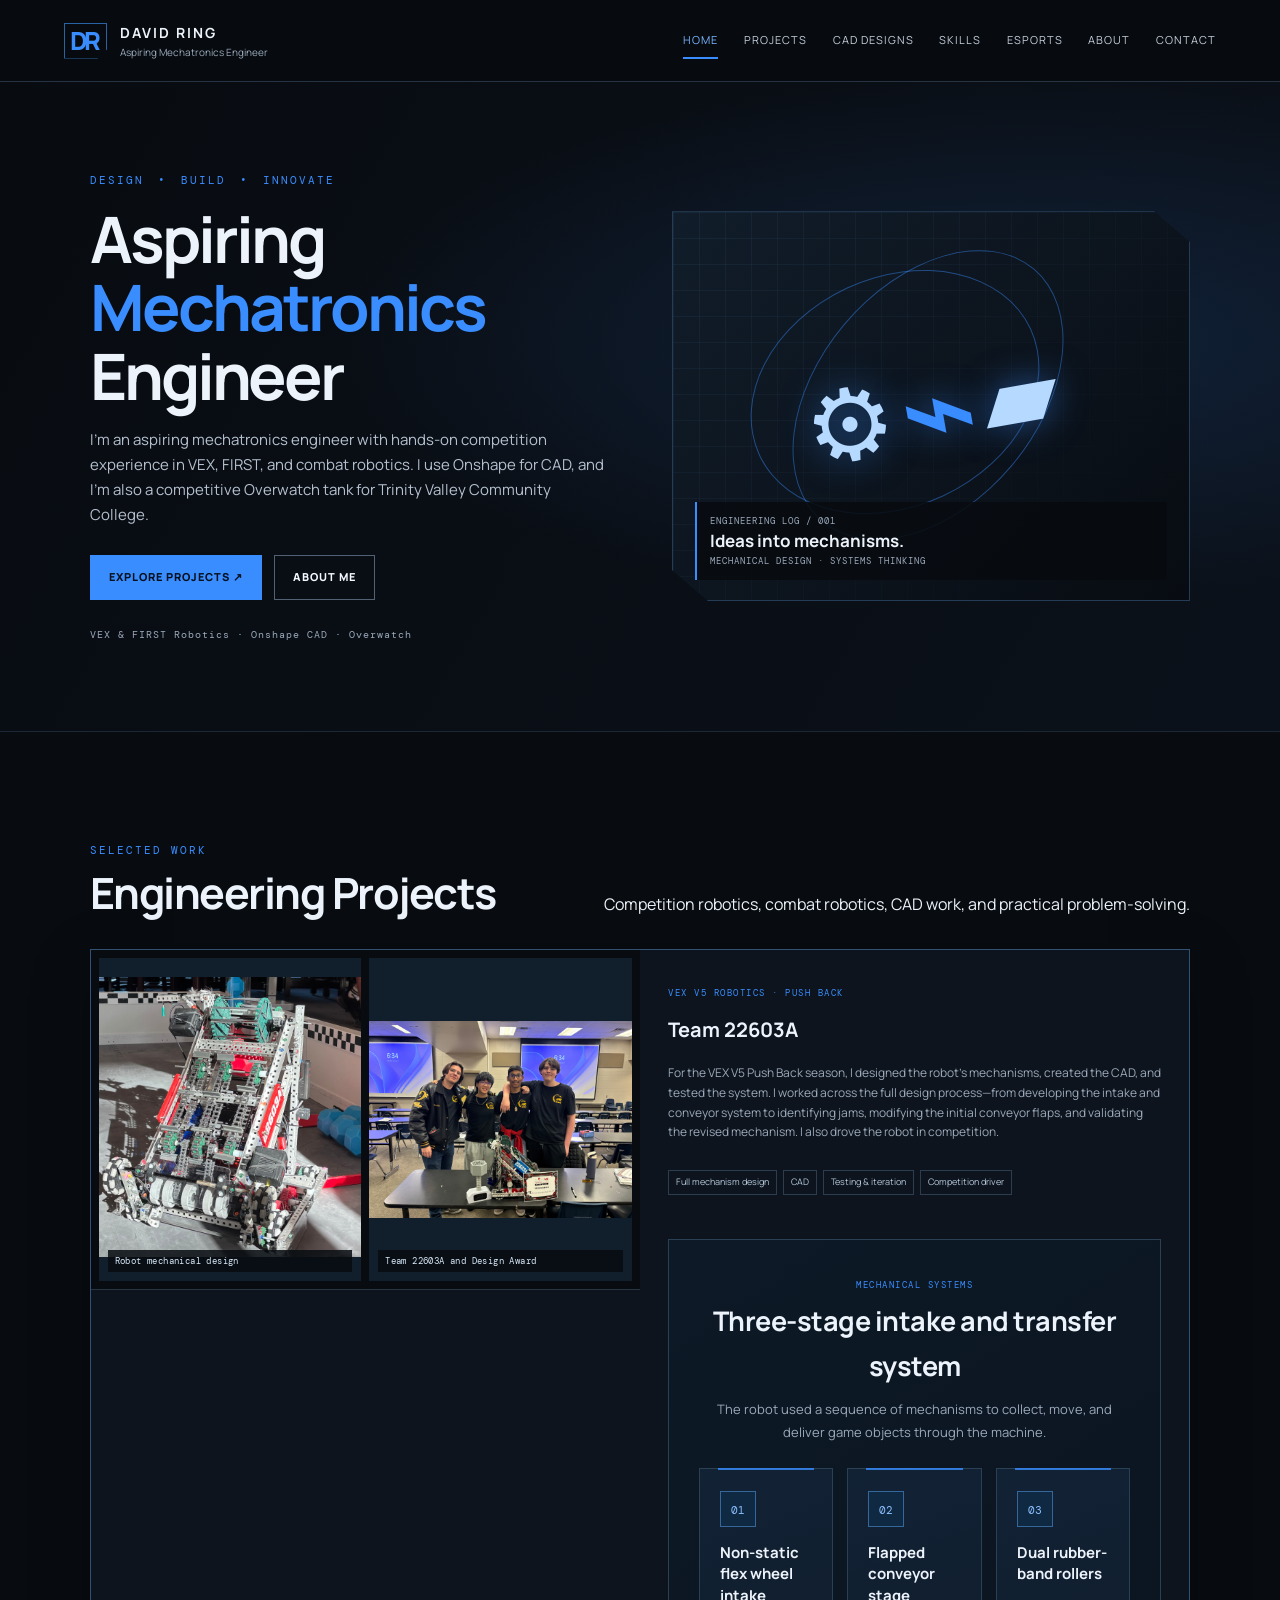
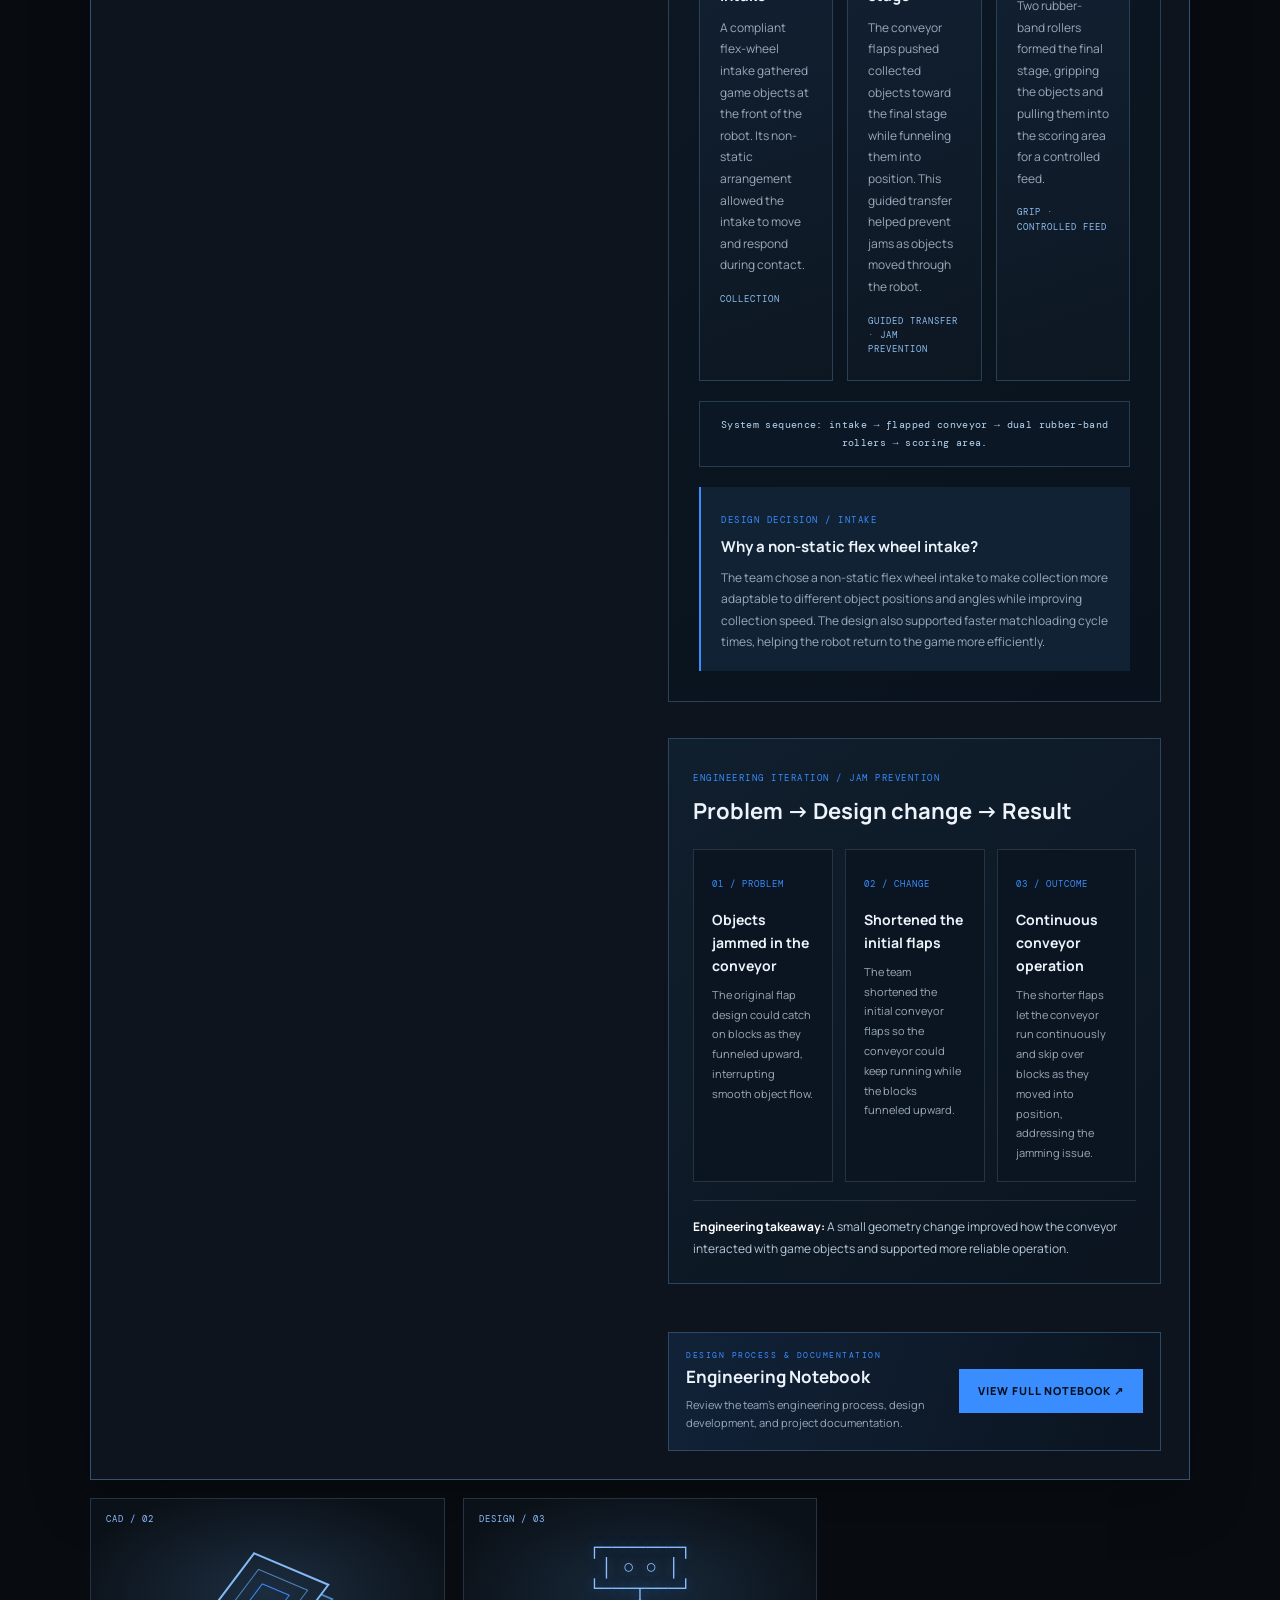
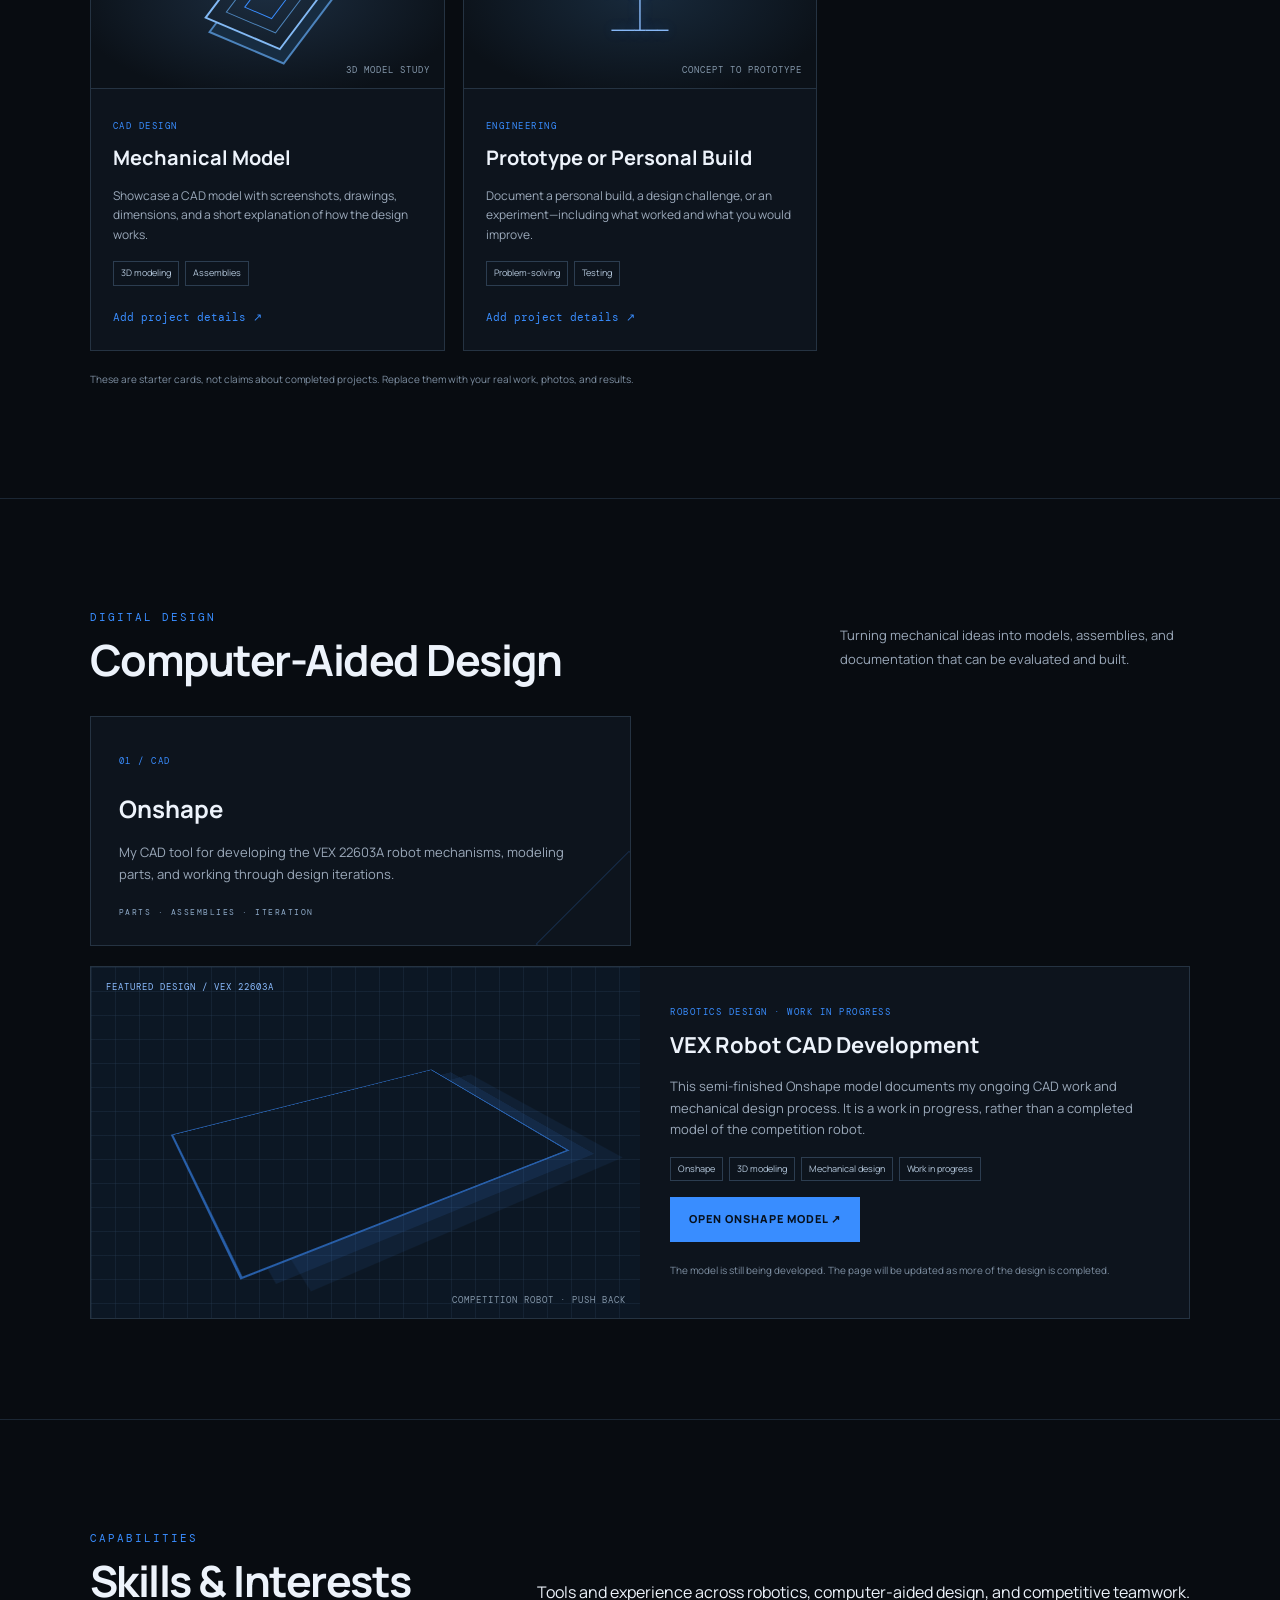
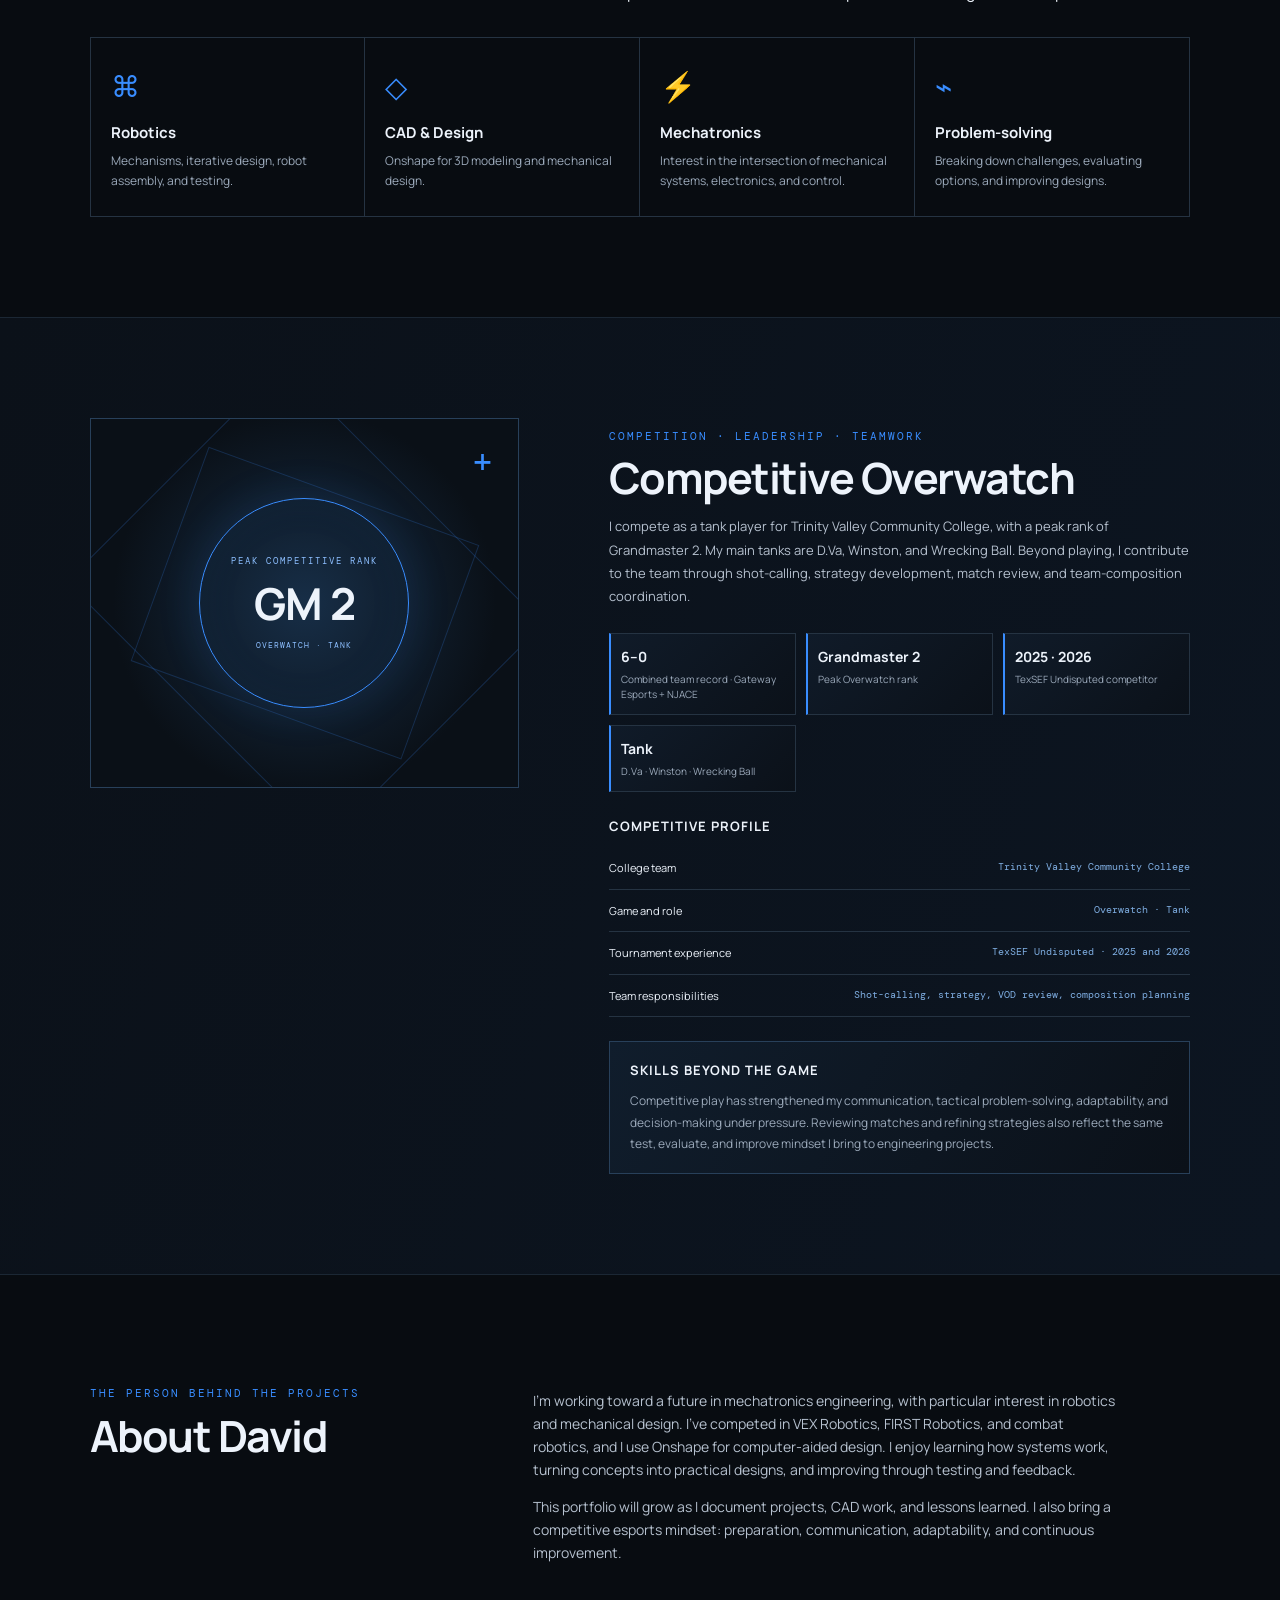
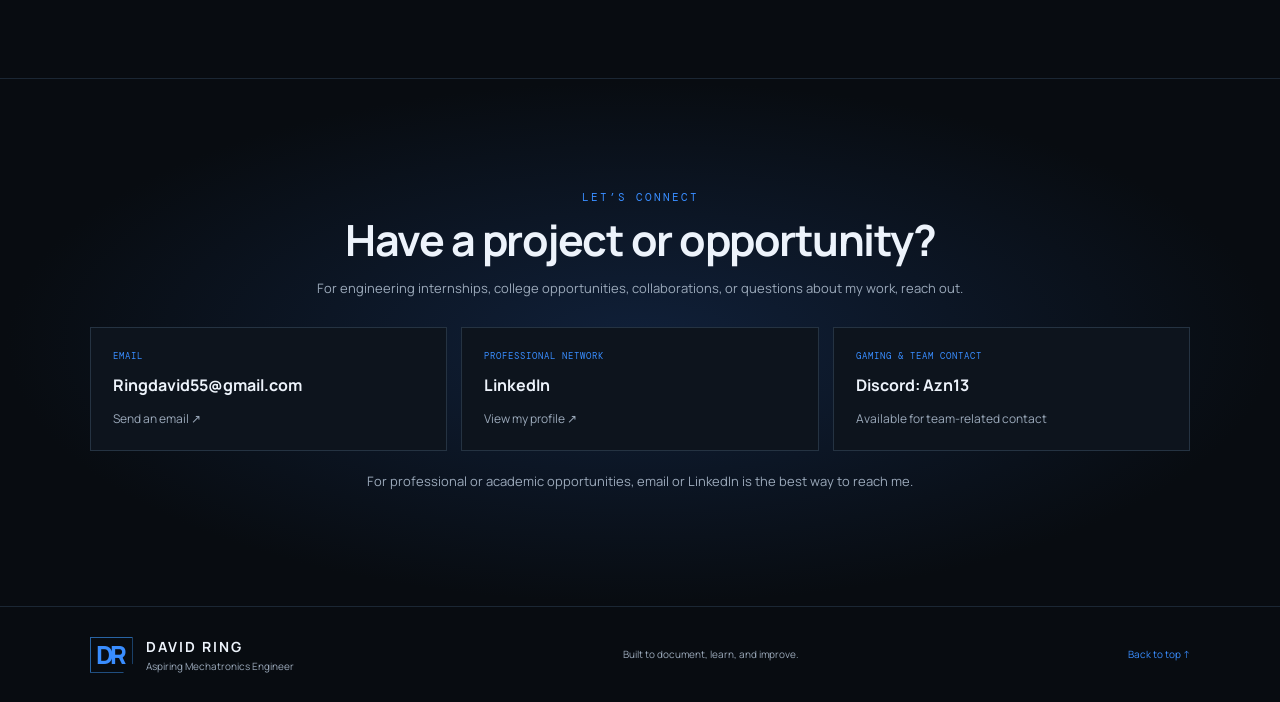
==== commit e9247b1b: "Add undefeated combined collegiate Overwatch record" ====
--- a/index.html
+++ b/index.html
@@ -109,6 +109,7 @@
         <h2>Competitive Overwatch</h2>
         <p class="section-copy">I compete as a tank player for Trinity Valley Community College, with a peak rank of Grandmaster 2. My main tanks are D.Va, Winston, and Wrecking Ball. Beyond playing, I contribute to the team through shot-calling, strategy development, match review, and team-composition coordination.</p>
         <div class="esports-stats">
+          <div><strong>6–0</strong><span>Combined team record · Gateway Esports + NJACE</span></div>
           <div><strong>Grandmaster 2</strong><span>Peak Overwatch rank</span></div>
           <div><strong>2025 · 2026</strong><span>TexSEF Undisputed competitor</span></div>
           <div><strong>Tank</strong><span>D.Va · Winston · Wrecking Ball</span></div>
--- a/styles.css
+++ b/styles.css
@@ -174,3 +174,33 @@
 .mechanism-note { margin:20px 0 0; padding:14px 16px; border:1px solid #263c51; background:#0b1724; color:#b8d5f3; font:10px var(--mono); letter-spacing:.35px; line-height:1.8; text-align:center; }
 @media(max-width:900px) { .mechanism-stages { grid-template-columns:1fr; } .mechanism-stage { display:grid; grid-template-columns:40px minmax(0,1fr); column-gap:15px; row-gap:0; padding:18px; } .mechanism-stage>div { min-width:0; } .mechanism-stage .stage-function { grid-column:2; margin-top:8px; padding-top:0; } }
 @media(max-width:480px) { .mechanism-breakdown { padding:16px; } .mechanism-heading { text-align:left; } .mechanism-heading>p:last-child { margin:0; } .mechanism-stage { grid-template-columns:32px minmax(0,1fr); gap:12px; padding:16px 12px; } .stage-number { width:30px; height:30px; } .mechanism-note { text-align:left; } }
+
+
+/* Esports profile: clearer hierarchy for rank, competition, and team leadership. */
+.esports-section{align-items:start}
+.esports-copy{min-width:0}
+.esports-copy>.eyebrow{margin-bottom:10px}
+.esports-copy>.section-copy{line-height:1.8;max-width:720px}
+.rank-ring strong{font-size:clamp(32px,4vw,44px);letter-spacing:-1px}
+.esports-stats{align-items:stretch}
+.esports-stats div{padding:12px 10px;border:1px solid var(--line);border-left:2px solid var(--blue);background:linear-gradient(135deg,#101b29,#0b1119)}
+.esports-stats strong{font-size:clamp(11px,1.1vw,14px);line-height:1.5;margin-bottom:5px}
+.esports-stats span{font-size:10px;line-height:1.5}
+.esports-copy .small-heading{margin:24px 0 10px}
+.resume-list li{align-items:flex-start;line-height:1.6;padding:12px 0}
+.resume-list li span{max-width:58%;font-size:10px;line-height:1.6}
+.esports-transfer{margin-top:24px;padding:18px 20px;border:1px solid #28405a;background:linear-gradient(120deg,#101d2c,#0b1119)}
+.esports-transfer .small-heading{margin:0 0 8px}
+.esports-transfer p{margin:0;color:var(--muted);font-size:12px;line-height:1.8}
+@media(max-width:900px){
+  .esports-section{grid-template-columns:1fr;gap:28px}
+  .esports-art{height:280px}
+  .esports-stats{grid-template-columns:repeat(3,minmax(0,1fr))}
+}
+@media(max-width:560px){
+  .esports-stats{grid-template-columns:1fr;gap:8px}
+  .esports-stats div{padding:11px 13px}
+  .resume-list li{display:block}
+  .resume-list li span{display:block;max-width:none;text-align:left;margin-top:3px}
+  .esports-transfer{padding:15px}
+}
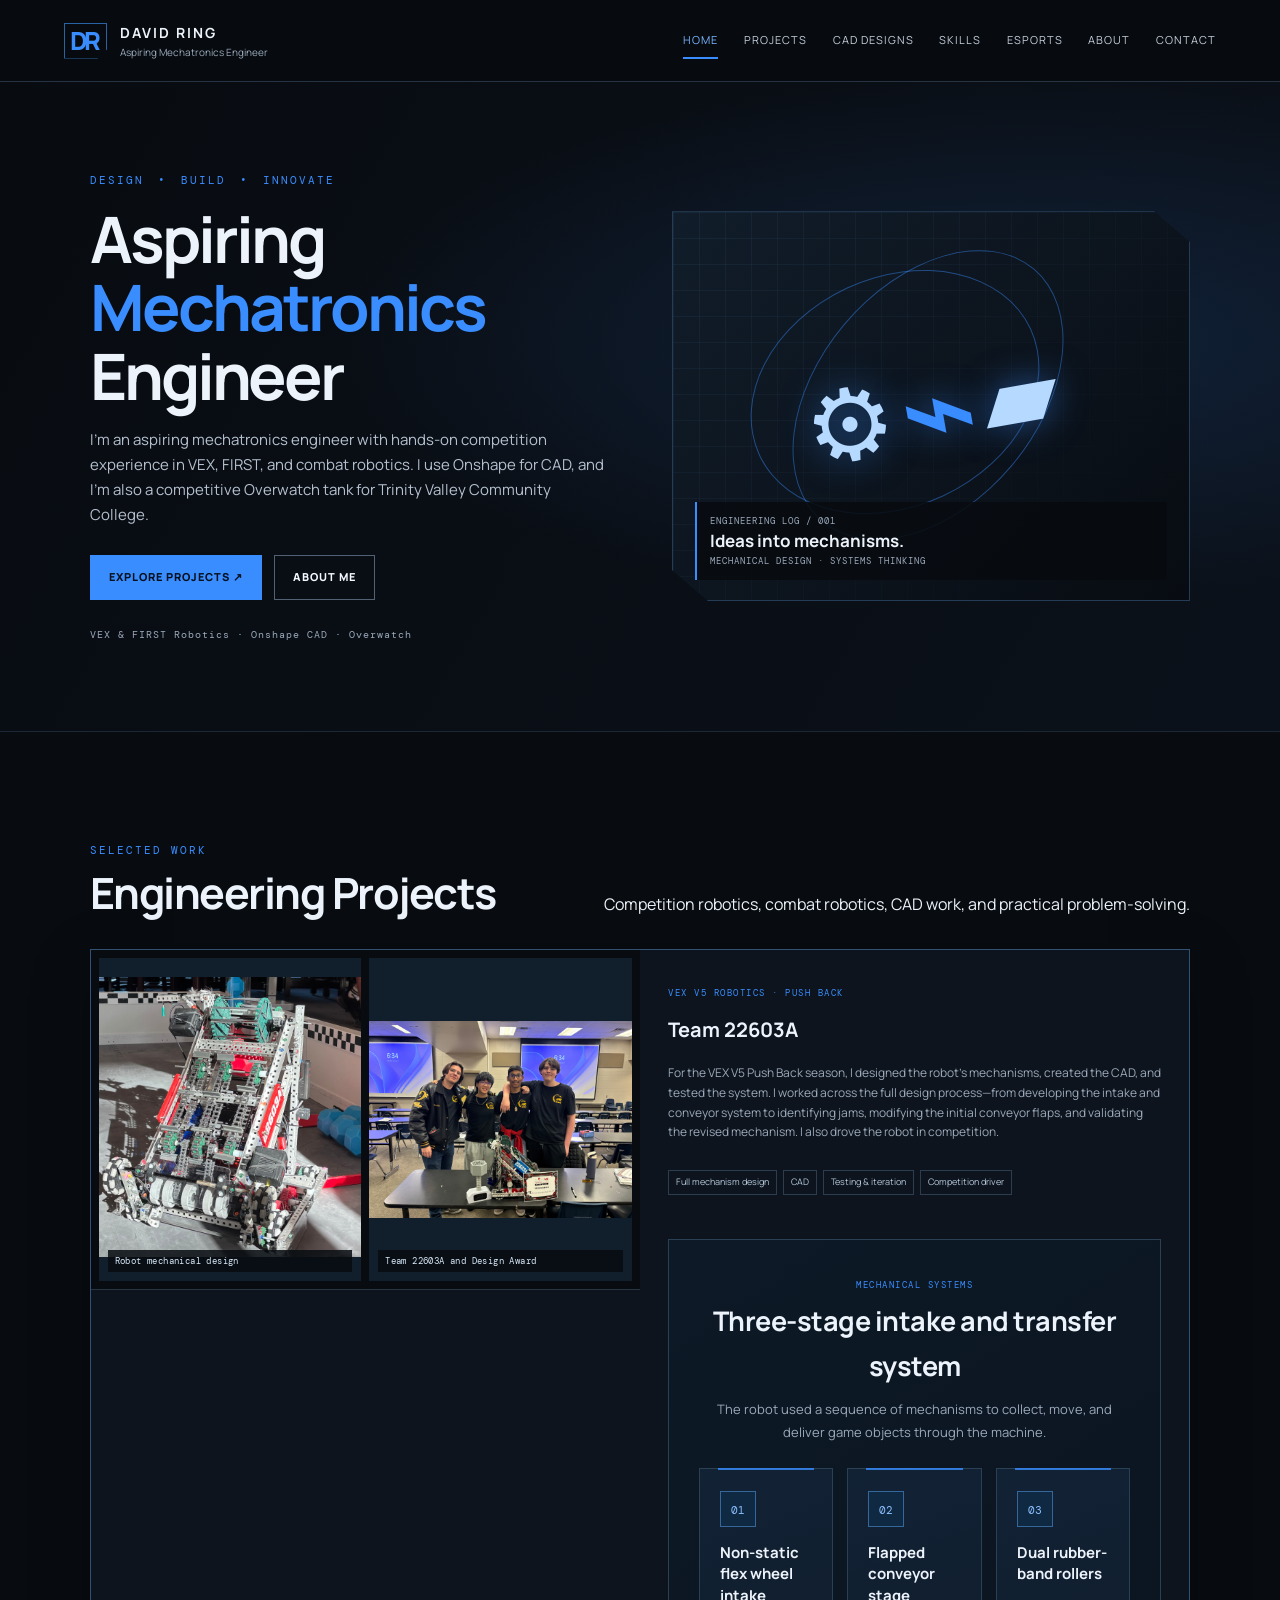
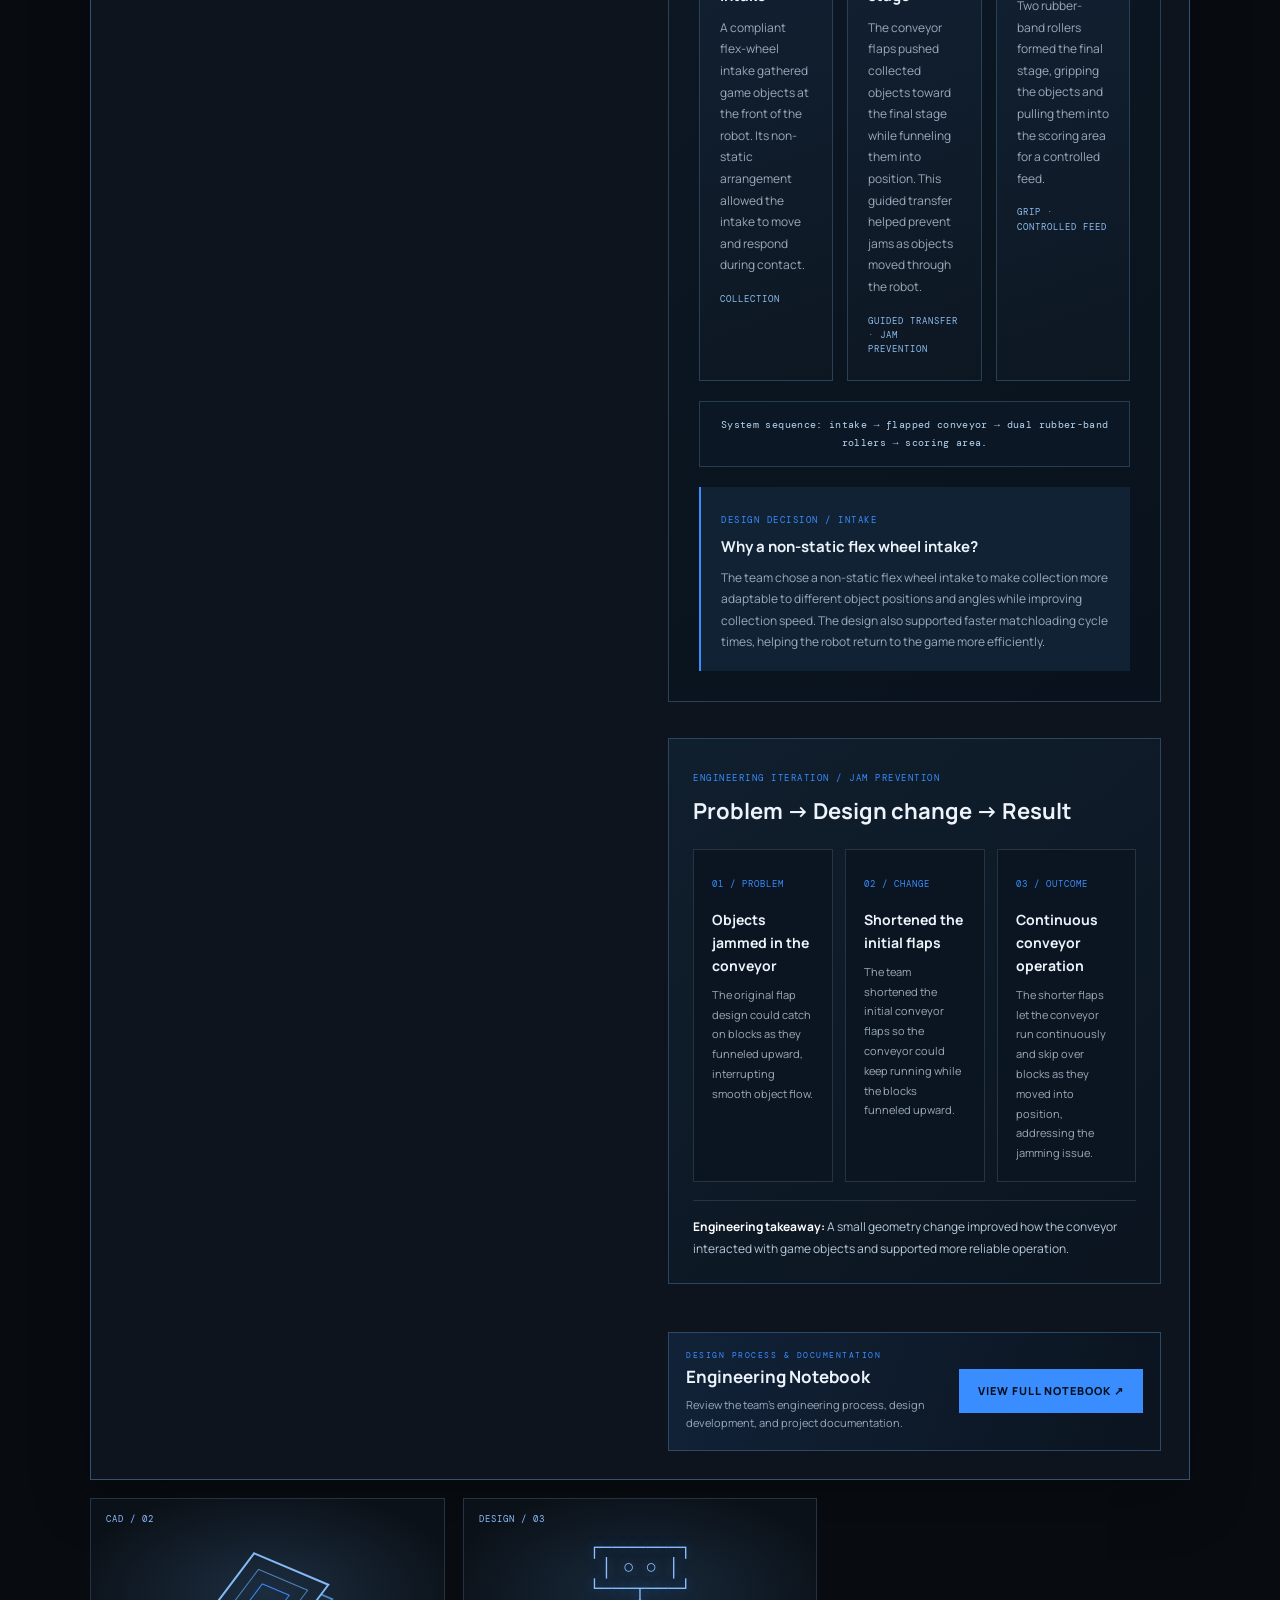
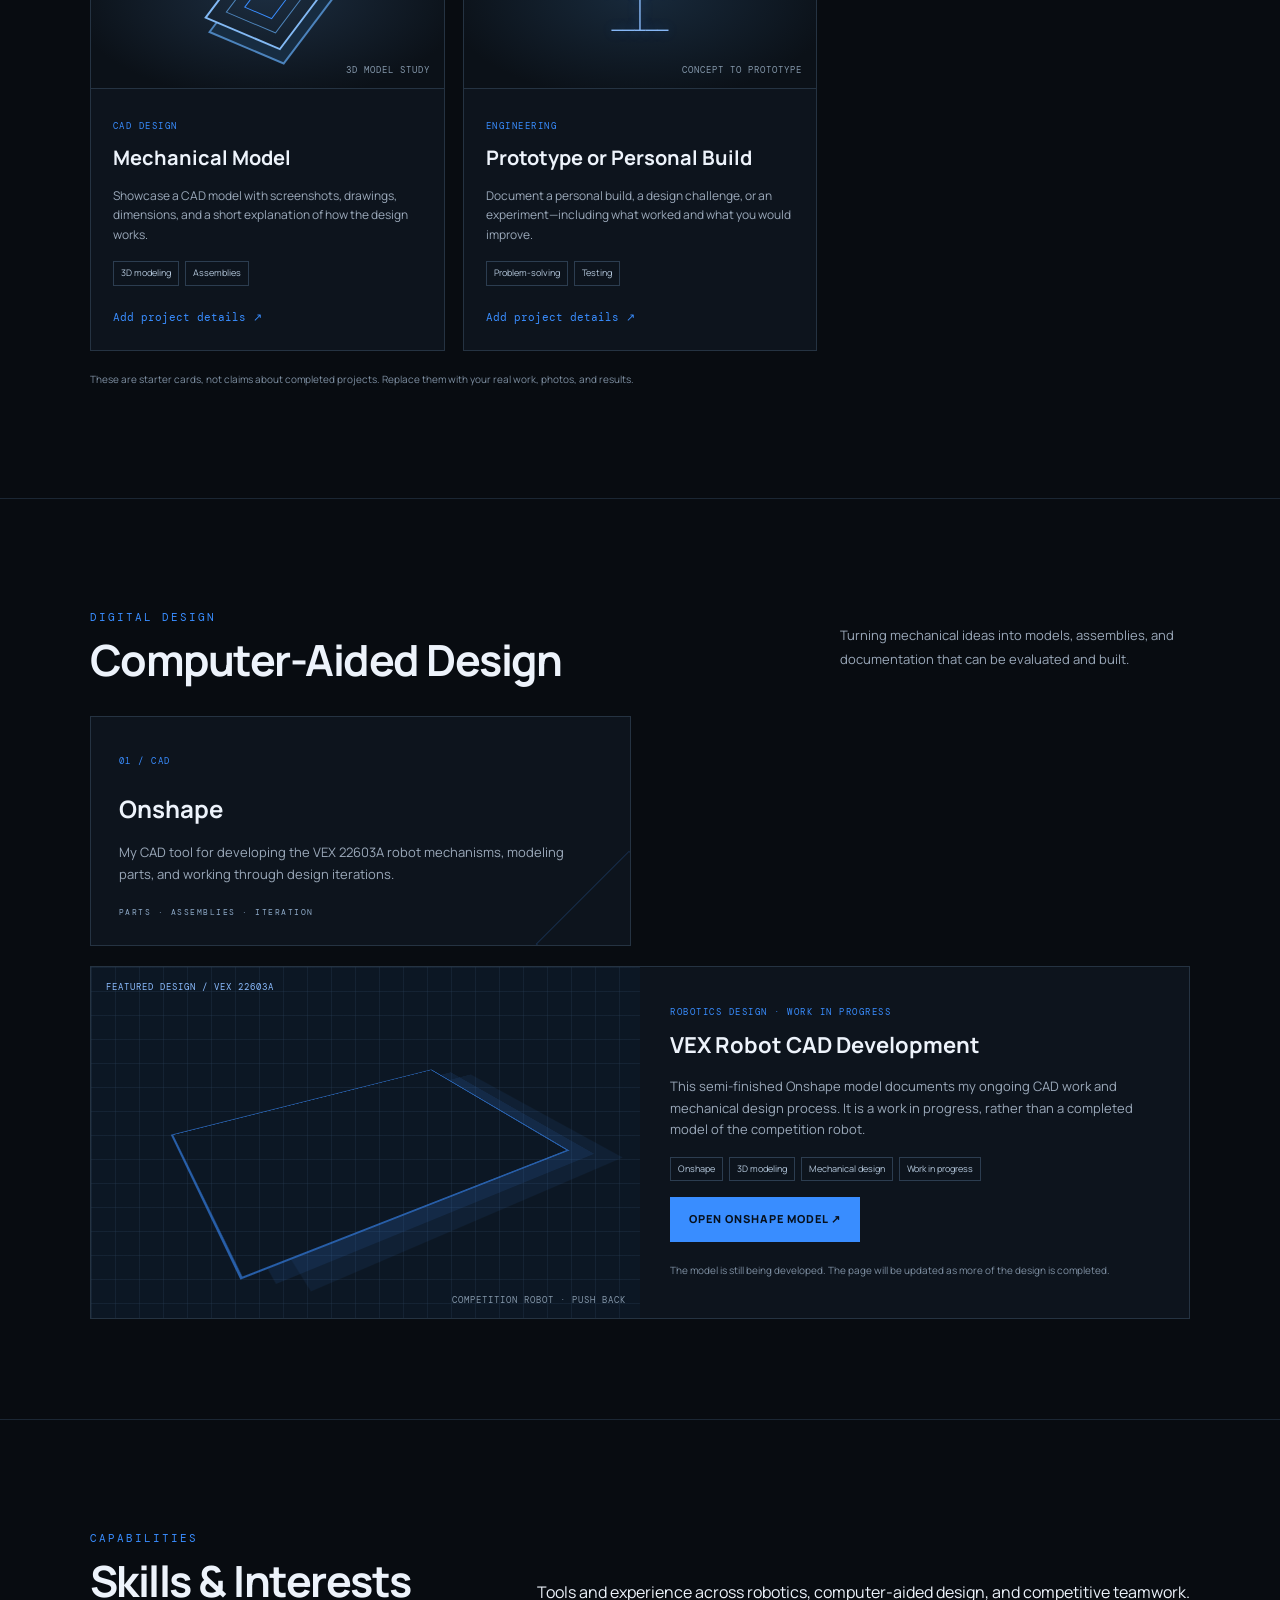
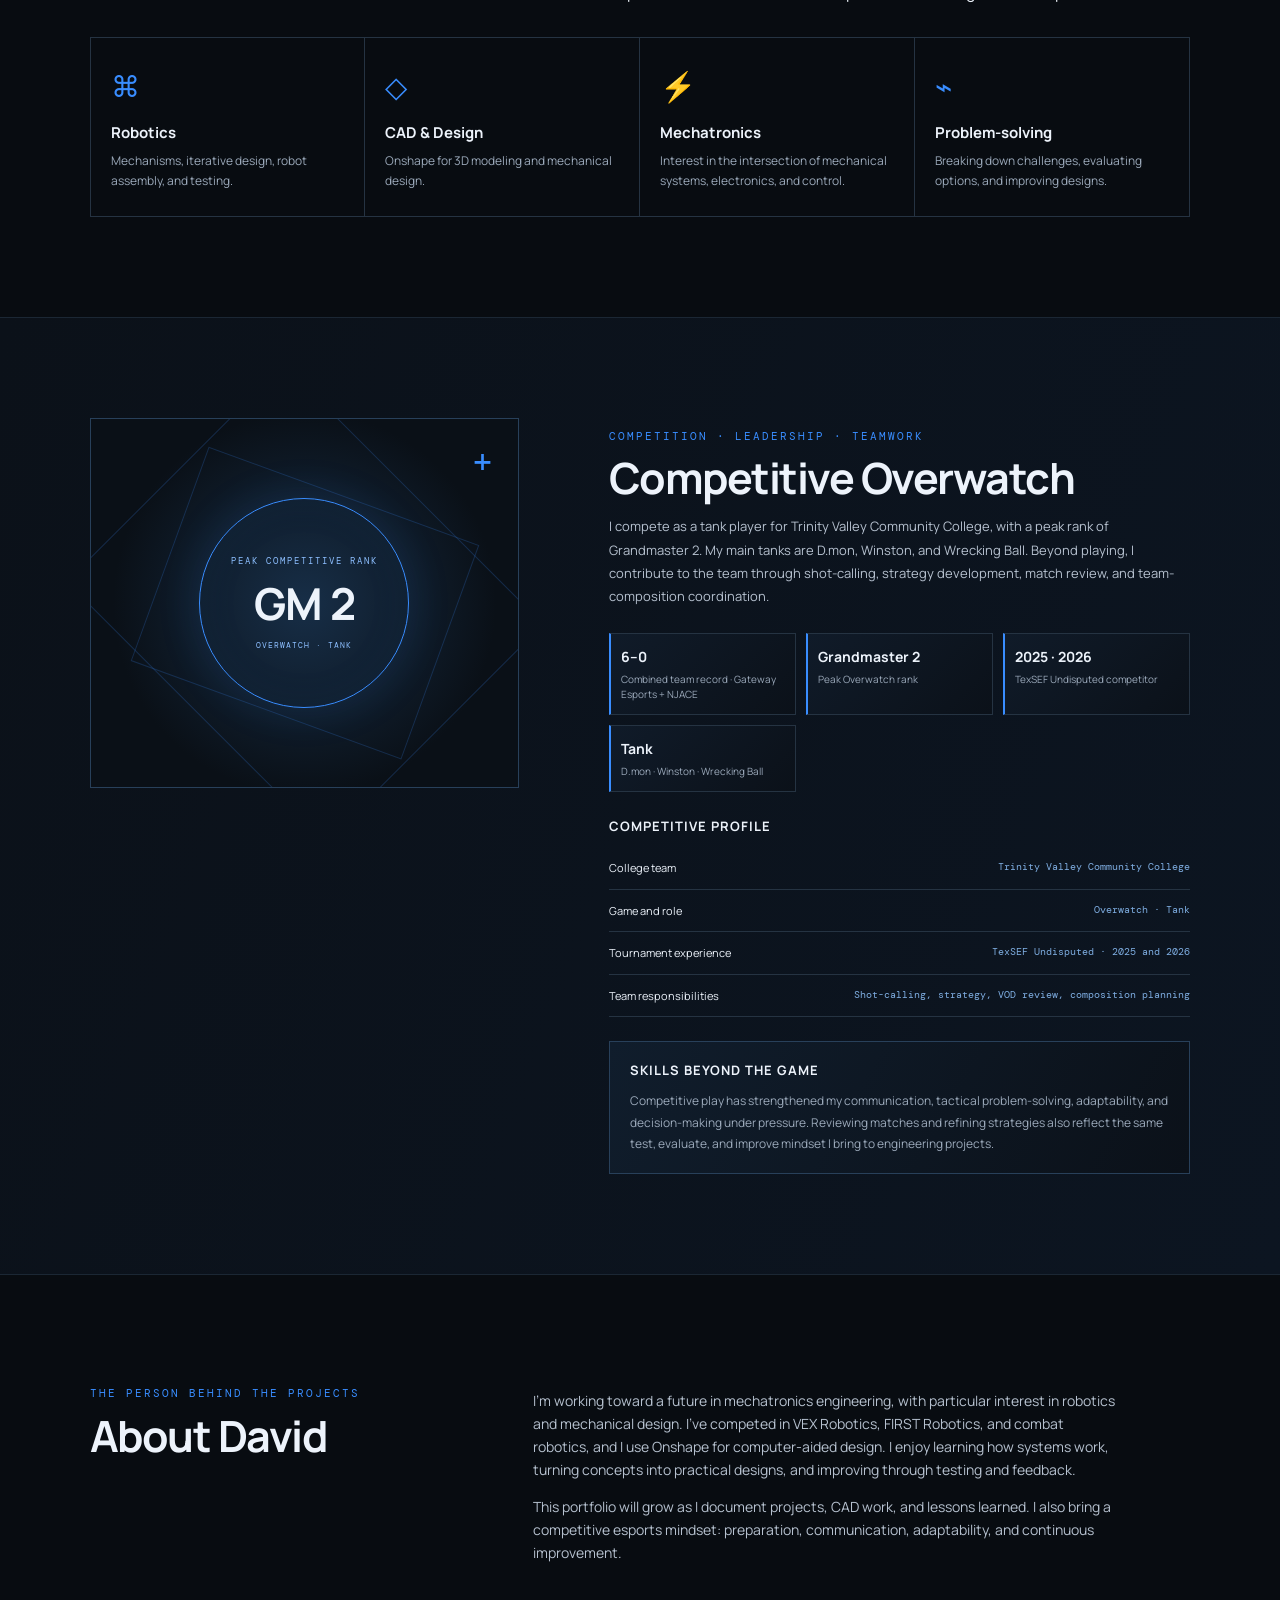
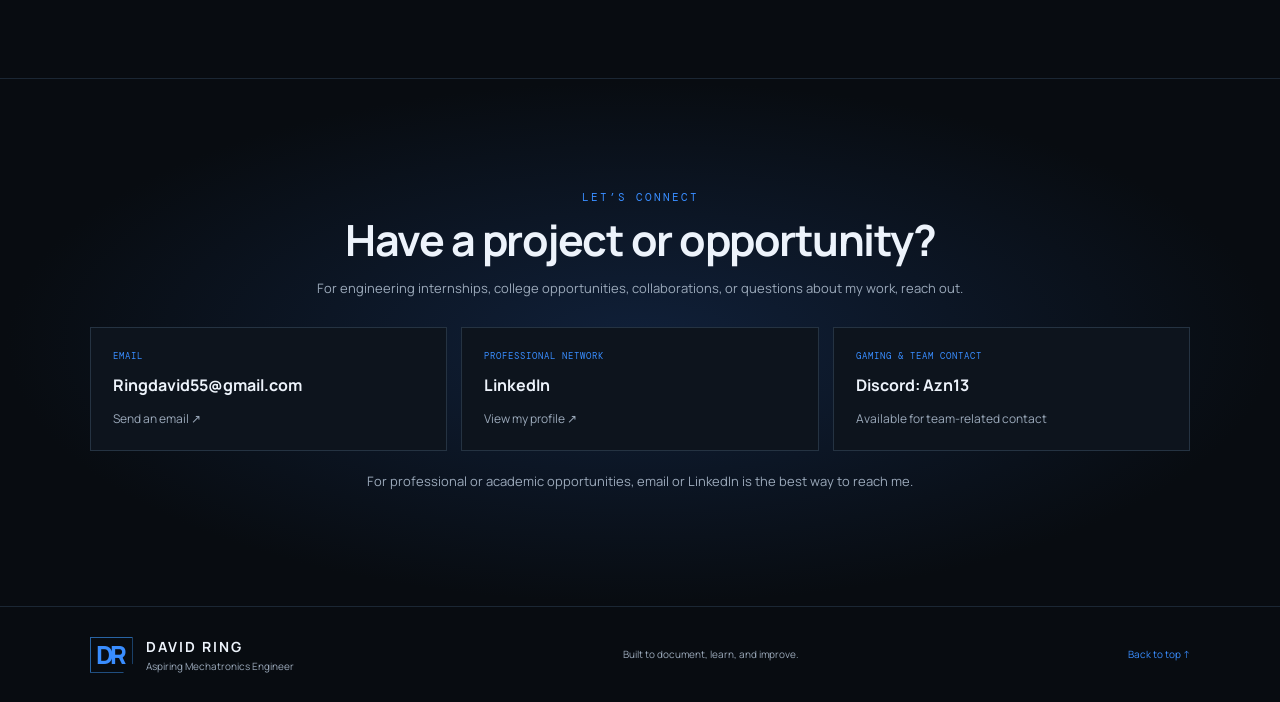
==== commit 4d67b3ba: "Correct tank hero listing to D.mon" ====
--- a/index.html
+++ b/index.html
@@ -107,12 +107,12 @@
       <div class="esports-copy">
         <p class="eyebrow">COMPETITION · LEADERSHIP · TEAMWORK</p>
         <h2>Competitive Overwatch</h2>
-        <p class="section-copy">I compete as a tank player for Trinity Valley Community College, with a peak rank of Grandmaster 2. My main tanks are D.Va, Winston, and Wrecking Ball. Beyond playing, I contribute to the team through shot-calling, strategy development, match review, and team-composition coordination.</p>
+        <p class="section-copy">I compete as a tank player for Trinity Valley Community College, with a peak rank of Grandmaster 2. My main tanks are D.mon, Winston, and Wrecking Ball. Beyond playing, I contribute to the team through shot-calling, strategy development, match review, and team-composition coordination.</p>
         <div class="esports-stats">
           <div><strong>6–0</strong><span>Combined team record · Gateway Esports + NJACE</span></div>
           <div><strong>Grandmaster 2</strong><span>Peak Overwatch rank</span></div>
           <div><strong>2025 · 2026</strong><span>TexSEF Undisputed competitor</span></div>
-          <div><strong>Tank</strong><span>D.Va · Winston · Wrecking Ball</span></div>
+          <div><strong>Tank</strong><span>D.mon · Winston · Wrecking Ball</span></div>
         </div>
         <h3 class="small-heading">Competitive profile</h3>
         <ul class="resume-list">
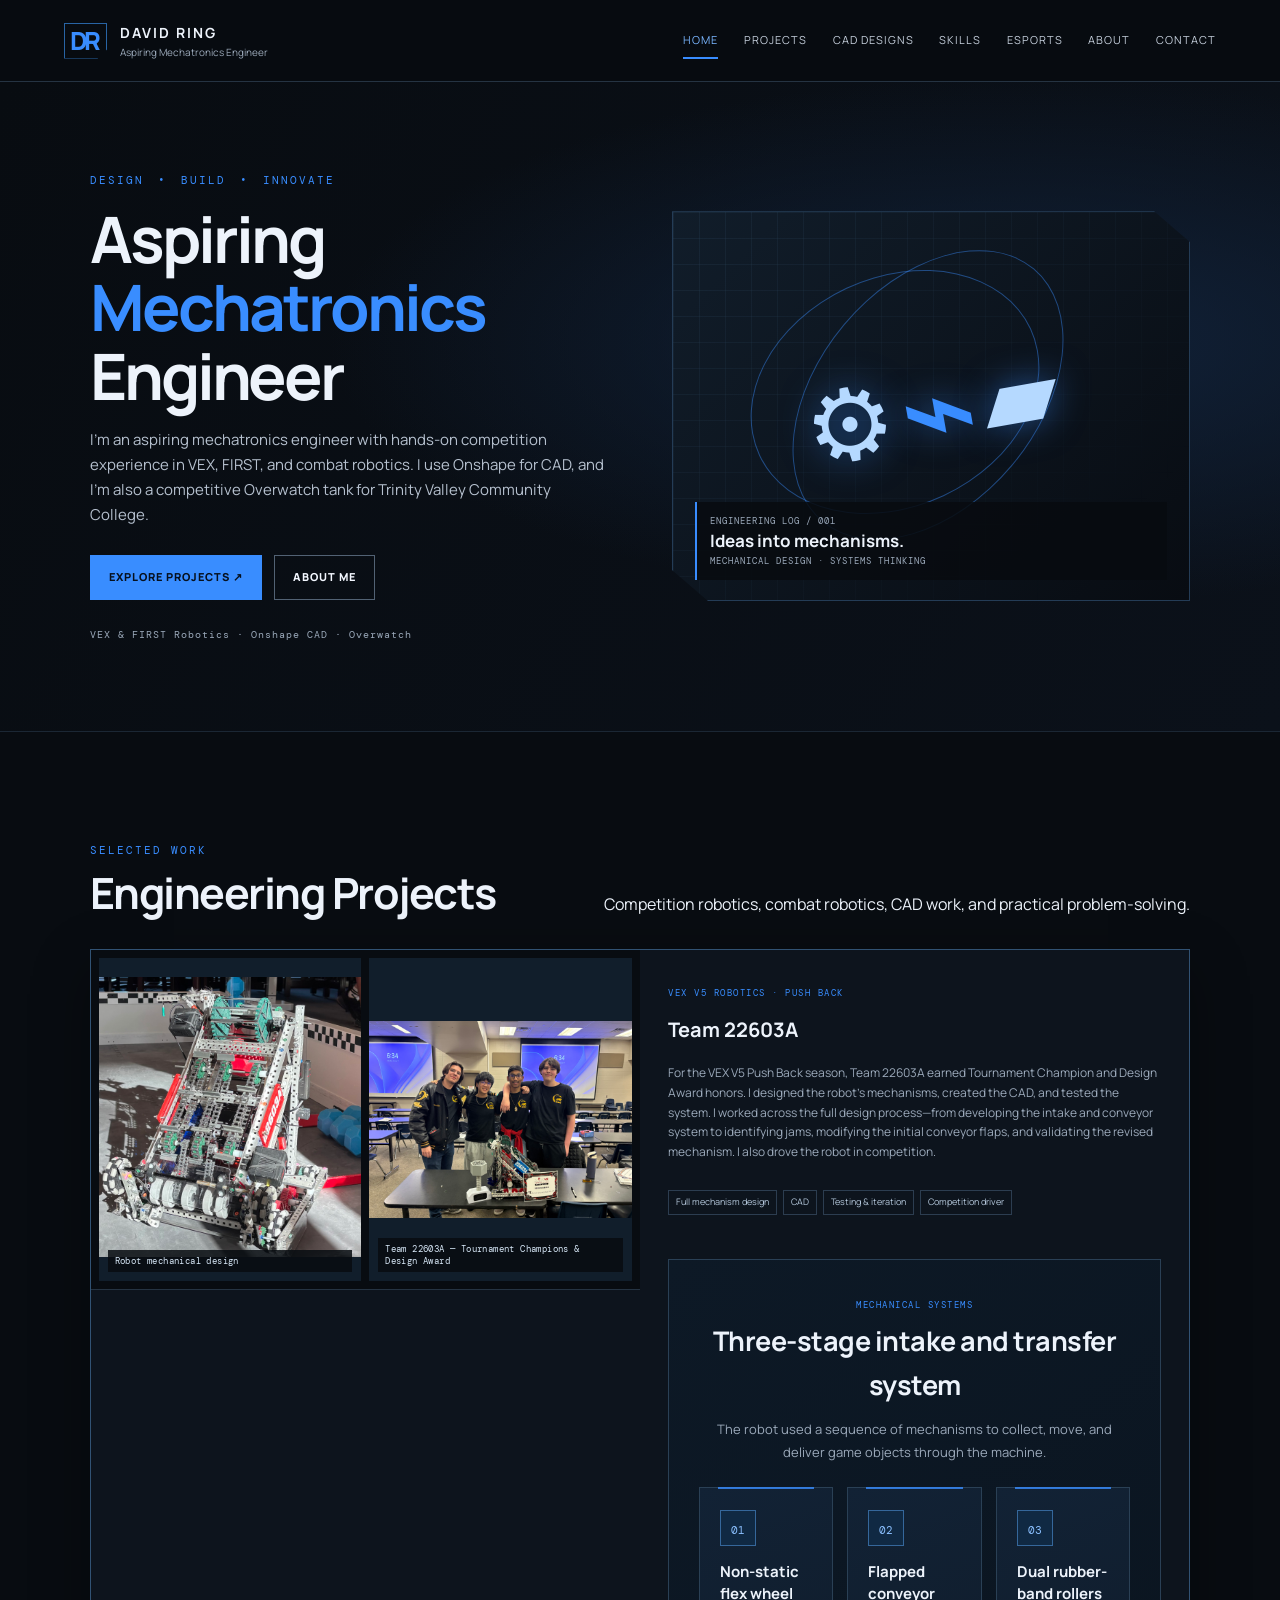
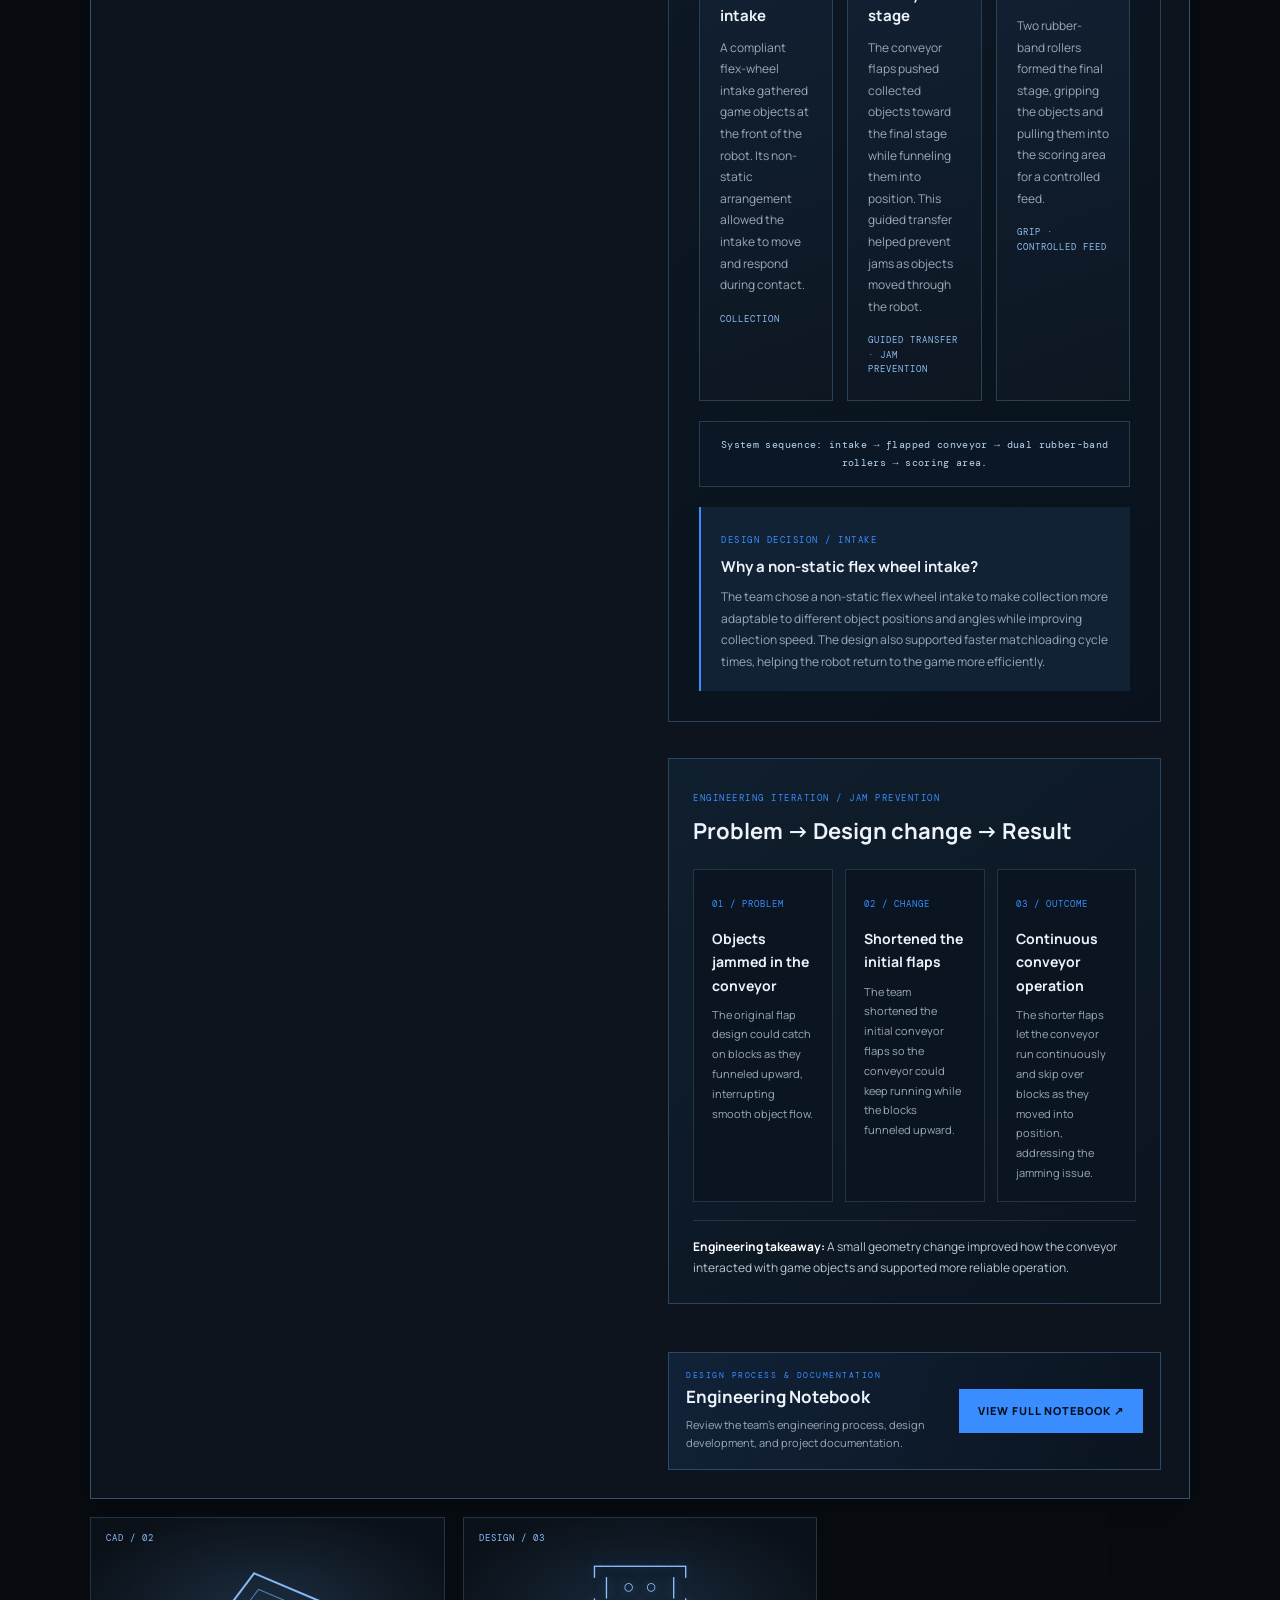
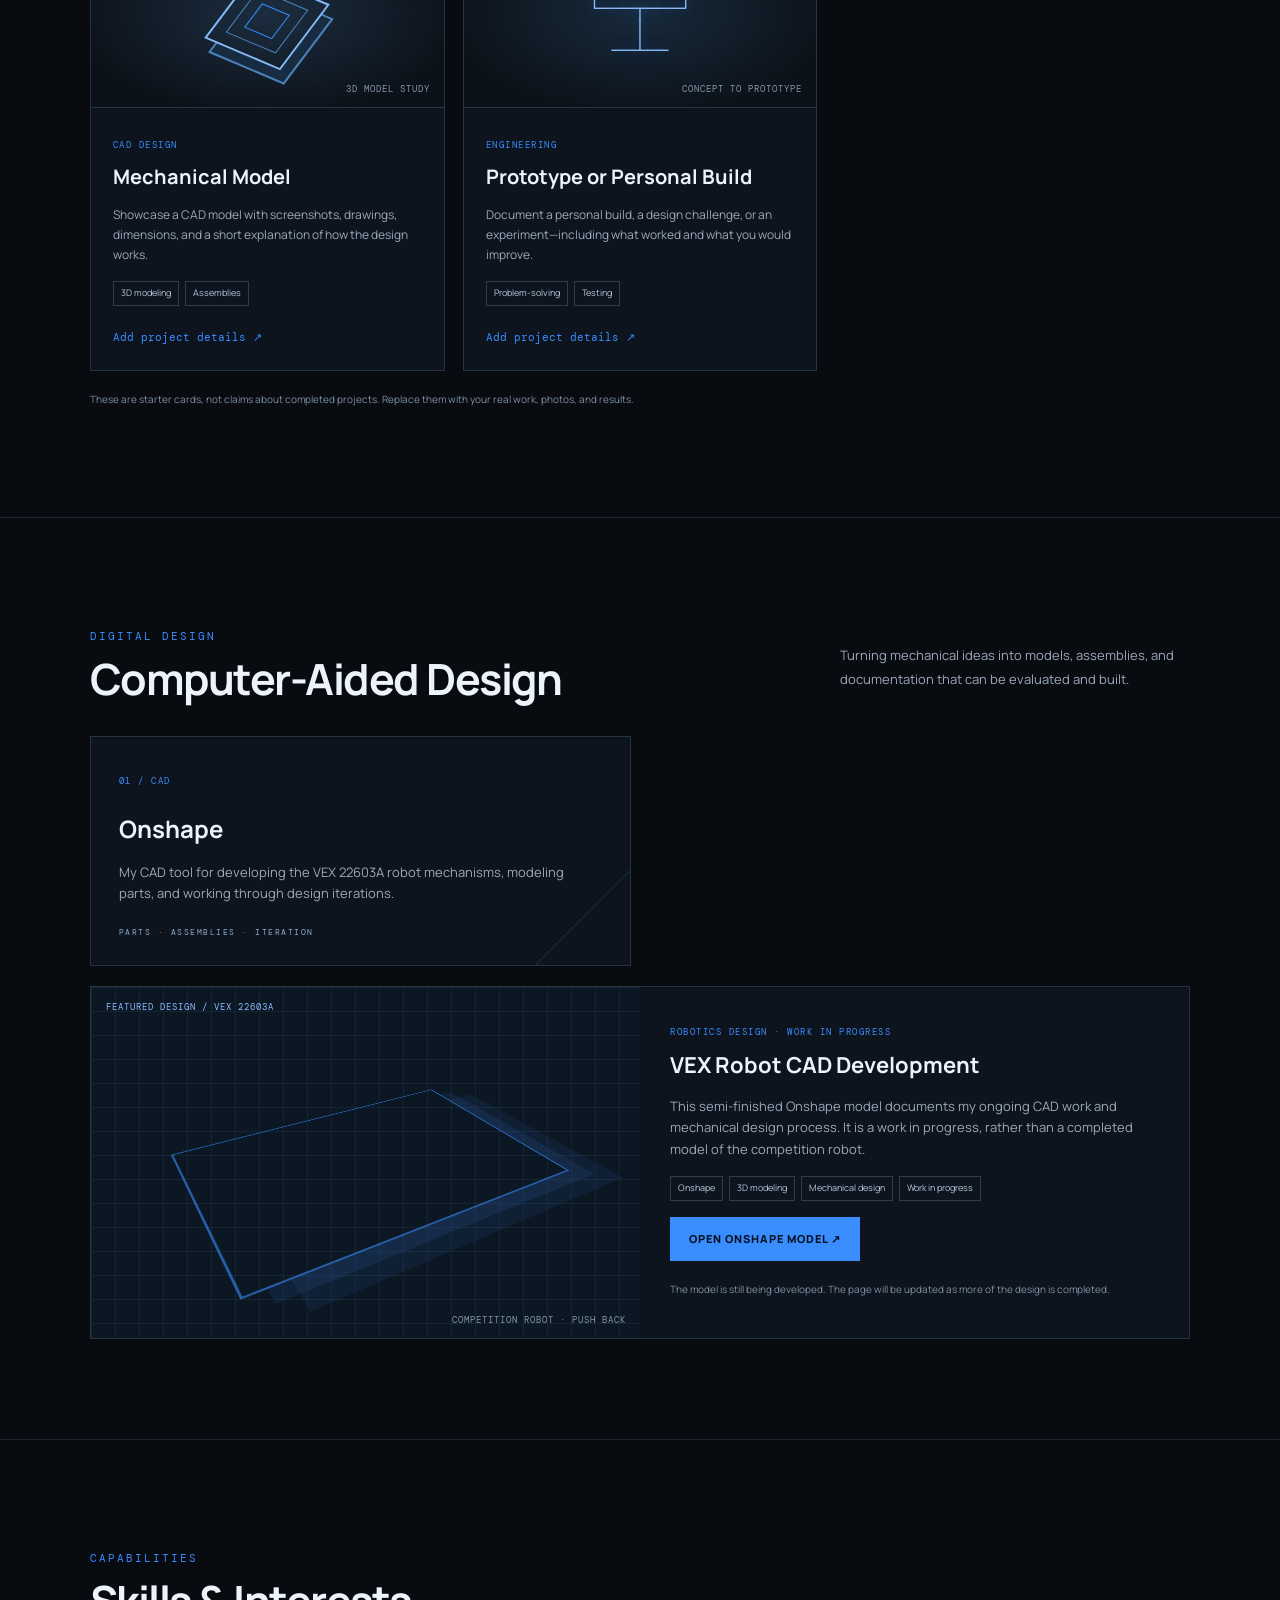
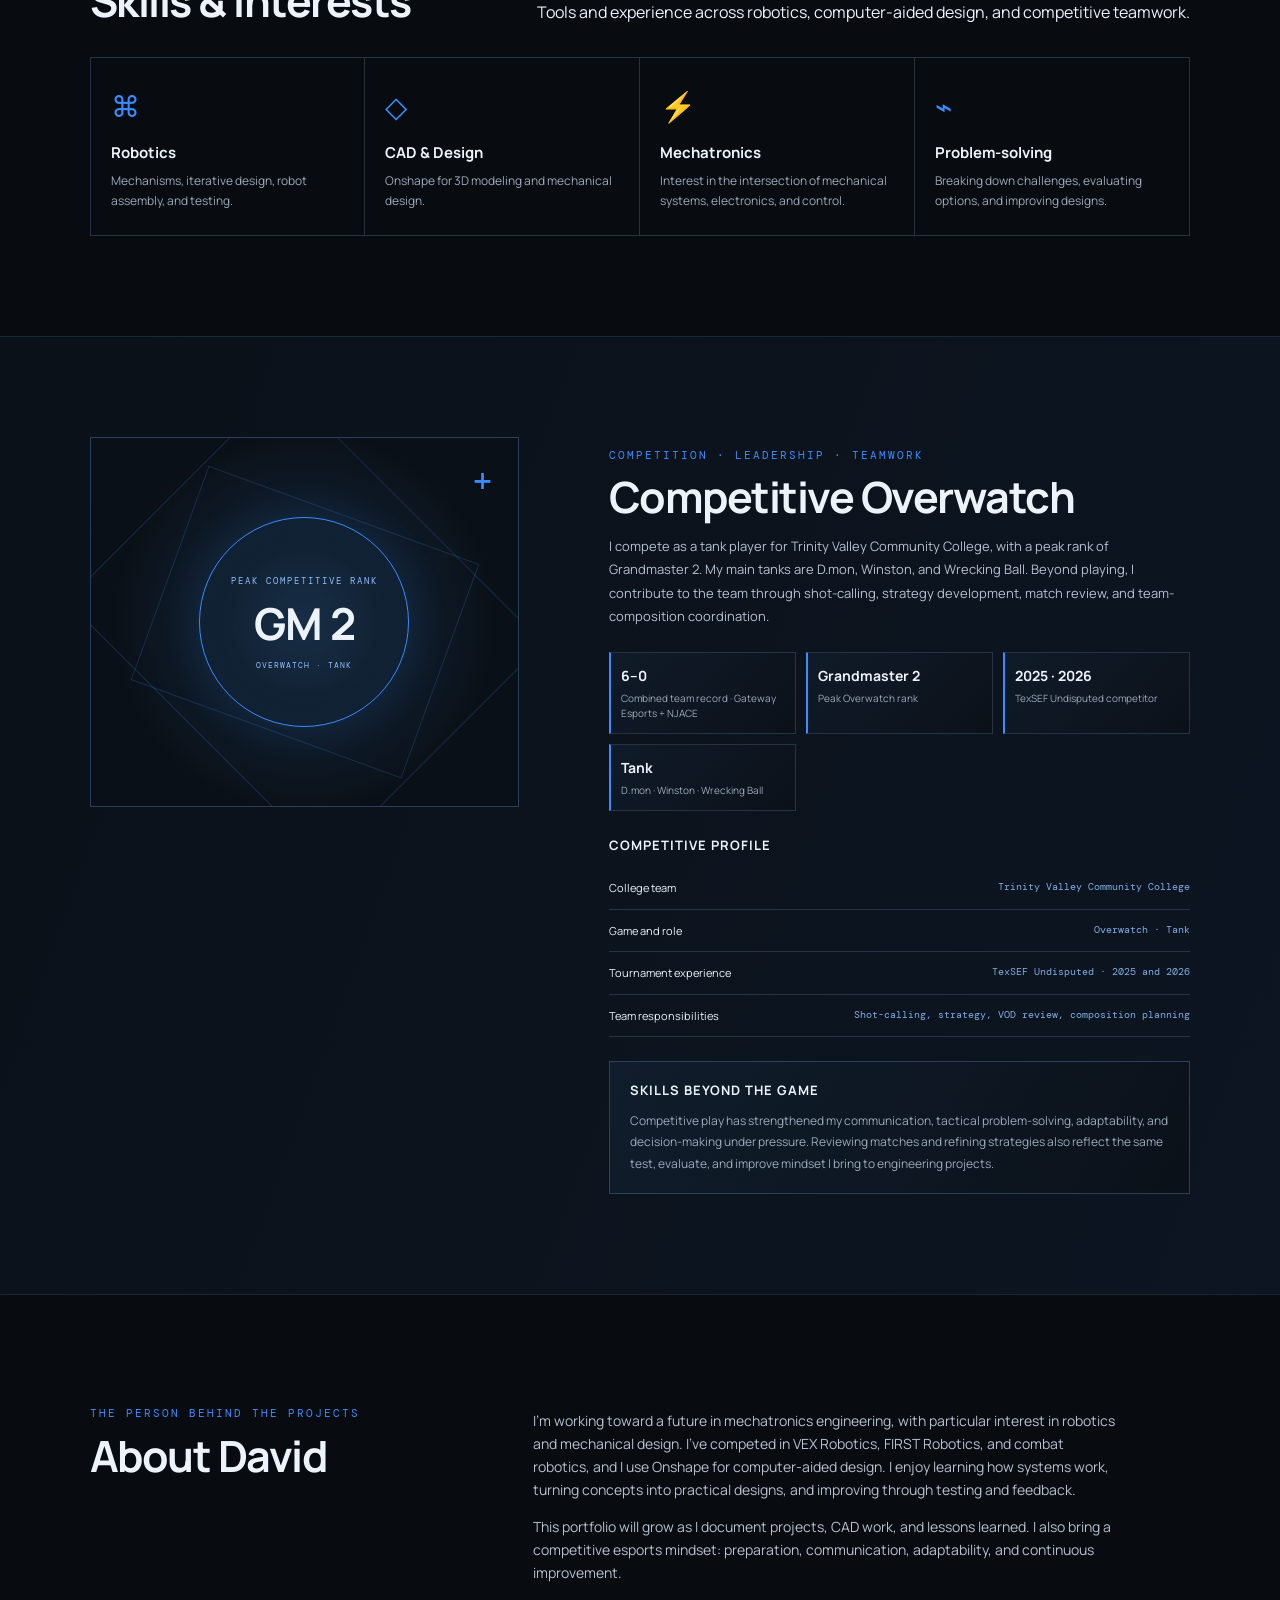
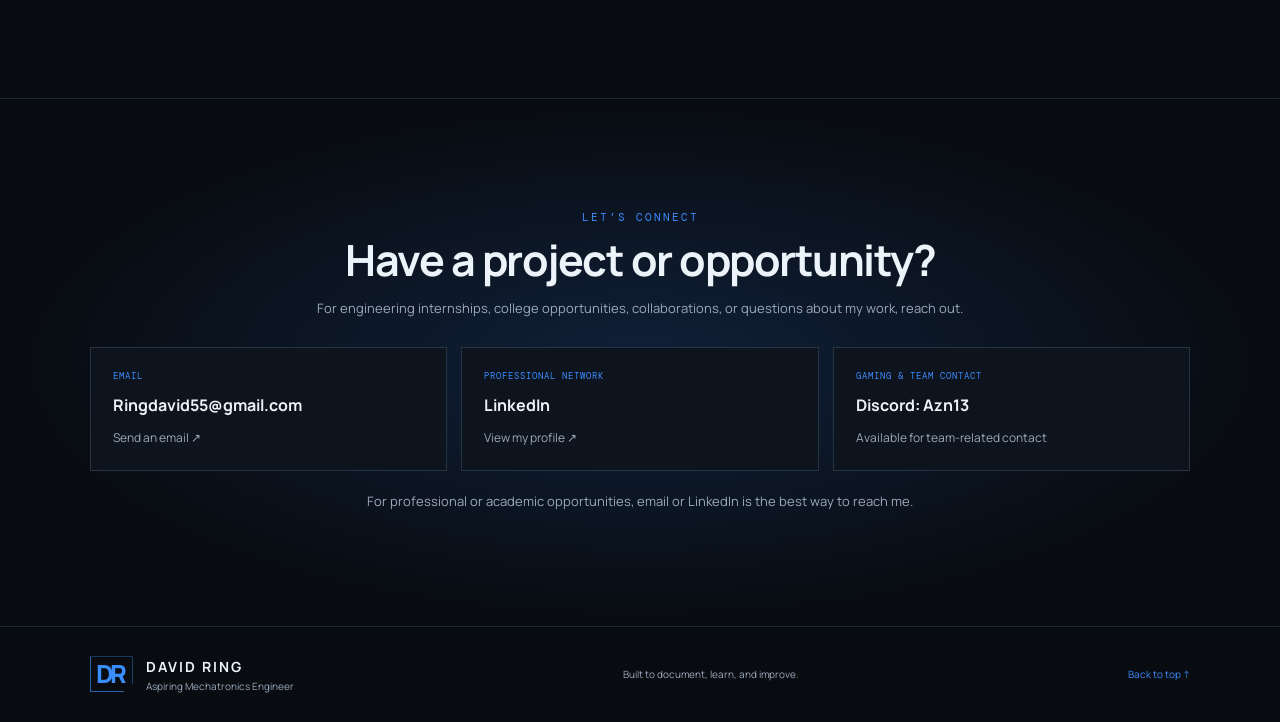
==== commit a04b63e4: "Highlight VEX tournament championship and Design Award" ====
--- a/index.html
+++ b/index.html
@@ -41,9 +41,9 @@
         <article class="project-card featured">
           <div class="project-photo-grid">
             <figure><img src="images/vex-push-back-robot.jpeg" alt="Close-up of VEX V5 Push Back robot 22603A showing its mechanical construction" loading="lazy"><figcaption>Robot mechanical design</figcaption></figure>
-            <figure><img src="images/vex-push-back-team.jpeg" alt="VEX team 22603A with its Push Back robot and Design Award" loading="lazy"><figcaption>Team 22603A and Design Award</figcaption></figure>
+            <figure><img src="images/vex-push-back-team.jpeg" alt="VEX team 22603A with its Push Back robot and Design Award" loading="lazy"><figcaption>Team 22603A — Tournament Champions &amp; Design Award</figcaption></figure>
           </div>
-          <div class="project-body"><p class="card-kicker">VEX V5 ROBOTICS · PUSH BACK</p><h3>Team 22603A</h3><p>For the VEX V5 Push Back season, I designed the robot's mechanisms, created the CAD, and tested the system. I worked across the full design process—from developing the intake and conveyor system to identifying jams, modifying the initial conveyor flaps, and validating the revised mechanism. I also drove the robot in competition.</p><div class="tags"><span>Full mechanism design</span><span>CAD</span><span>Testing & iteration</span><span>Competition driver</span></div>
+          <div class="project-body"><p class="card-kicker">VEX V5 ROBOTICS · PUSH BACK</p><h3>Team 22603A</h3><p>For the VEX V5 Push Back season, Team 22603A earned Tournament Champion and Design Award honors. I designed the robot's mechanisms, created the CAD, and tested the system. I worked across the full design process—from developing the intake and conveyor system to identifying jams, modifying the initial conveyor flaps, and validating the revised mechanism. I also drove the robot in competition.</p><div class="tags"><span>Full mechanism design</span><span>CAD</span><span>Testing & iteration</span><span>Competition driver</span></div>
         <div class="mechanism-breakdown">
           <div class="mechanism-heading"><p class="card-kicker">MECHANICAL SYSTEMS</p><h4>Three-stage intake and transfer system</h4><p>The robot used a sequence of mechanisms to collect, move, and deliver game objects through the machine.</p></div>
           <div class="mechanism-stages">
